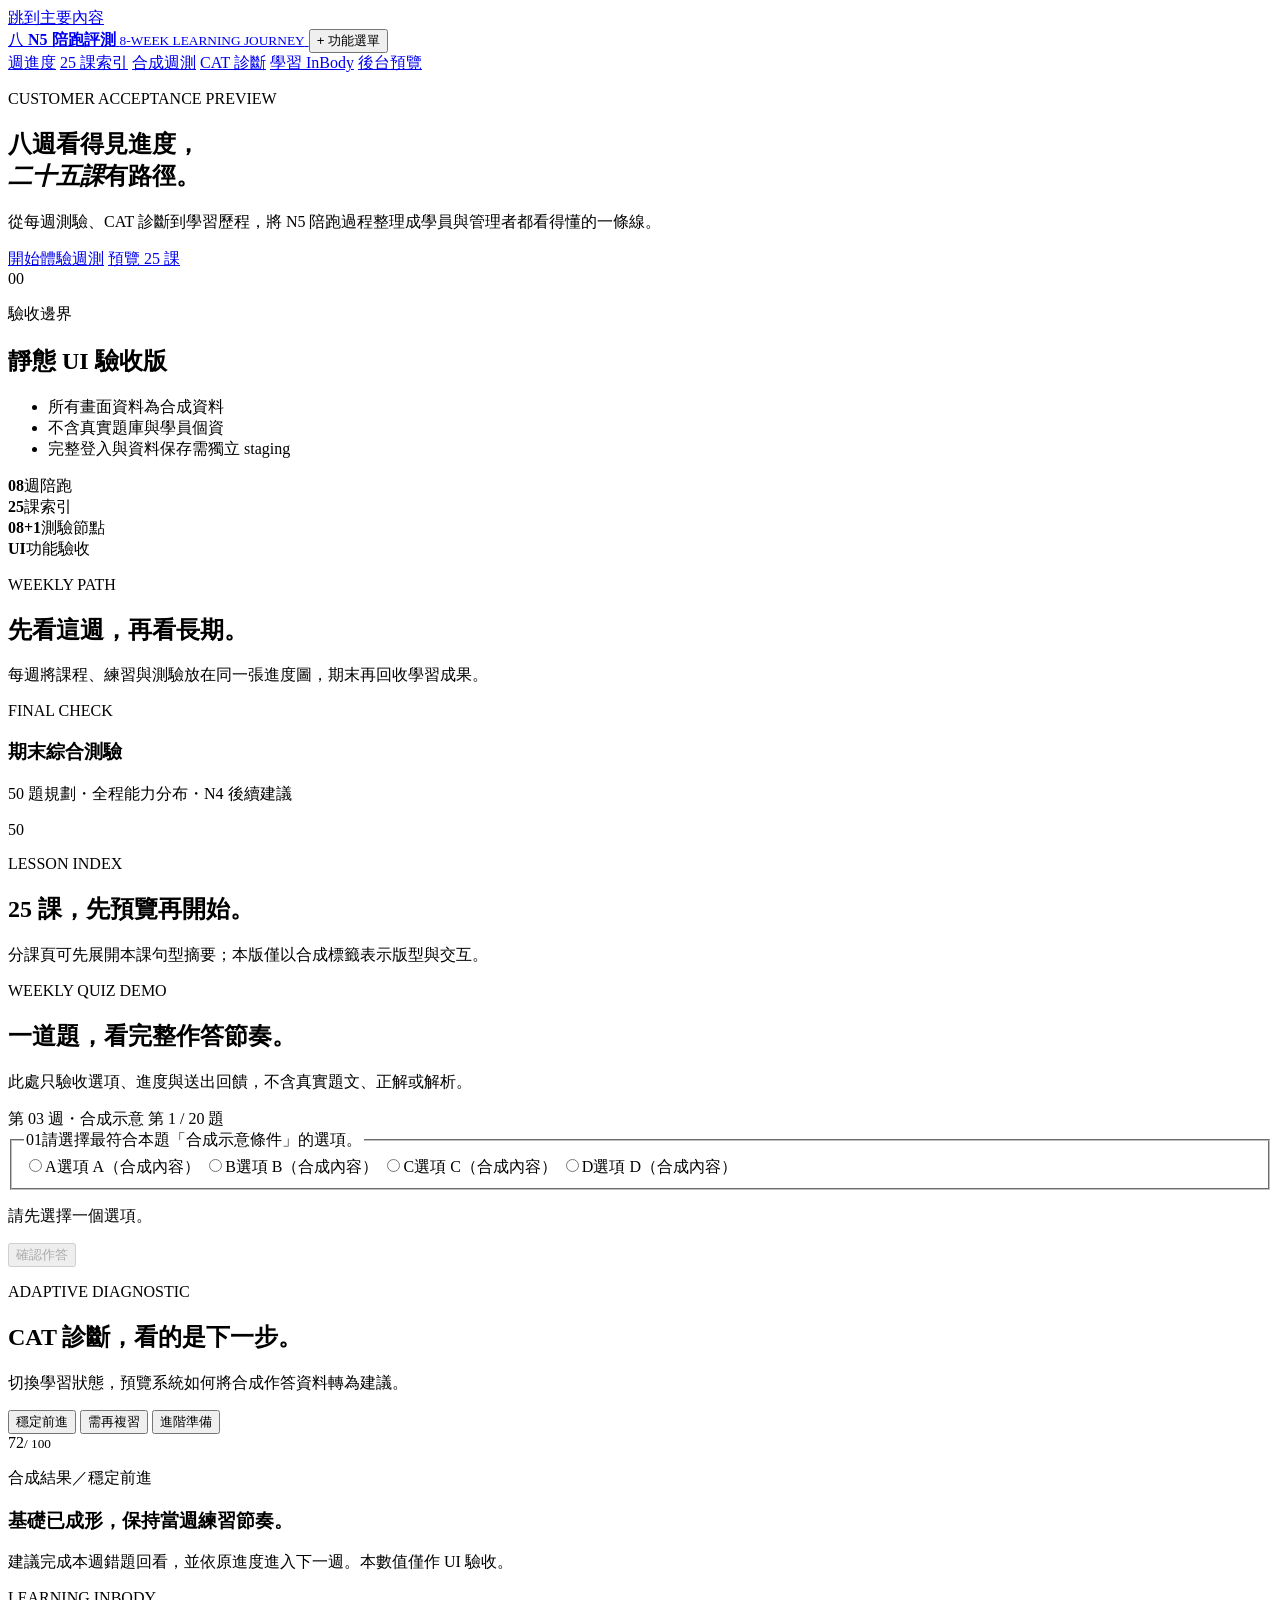
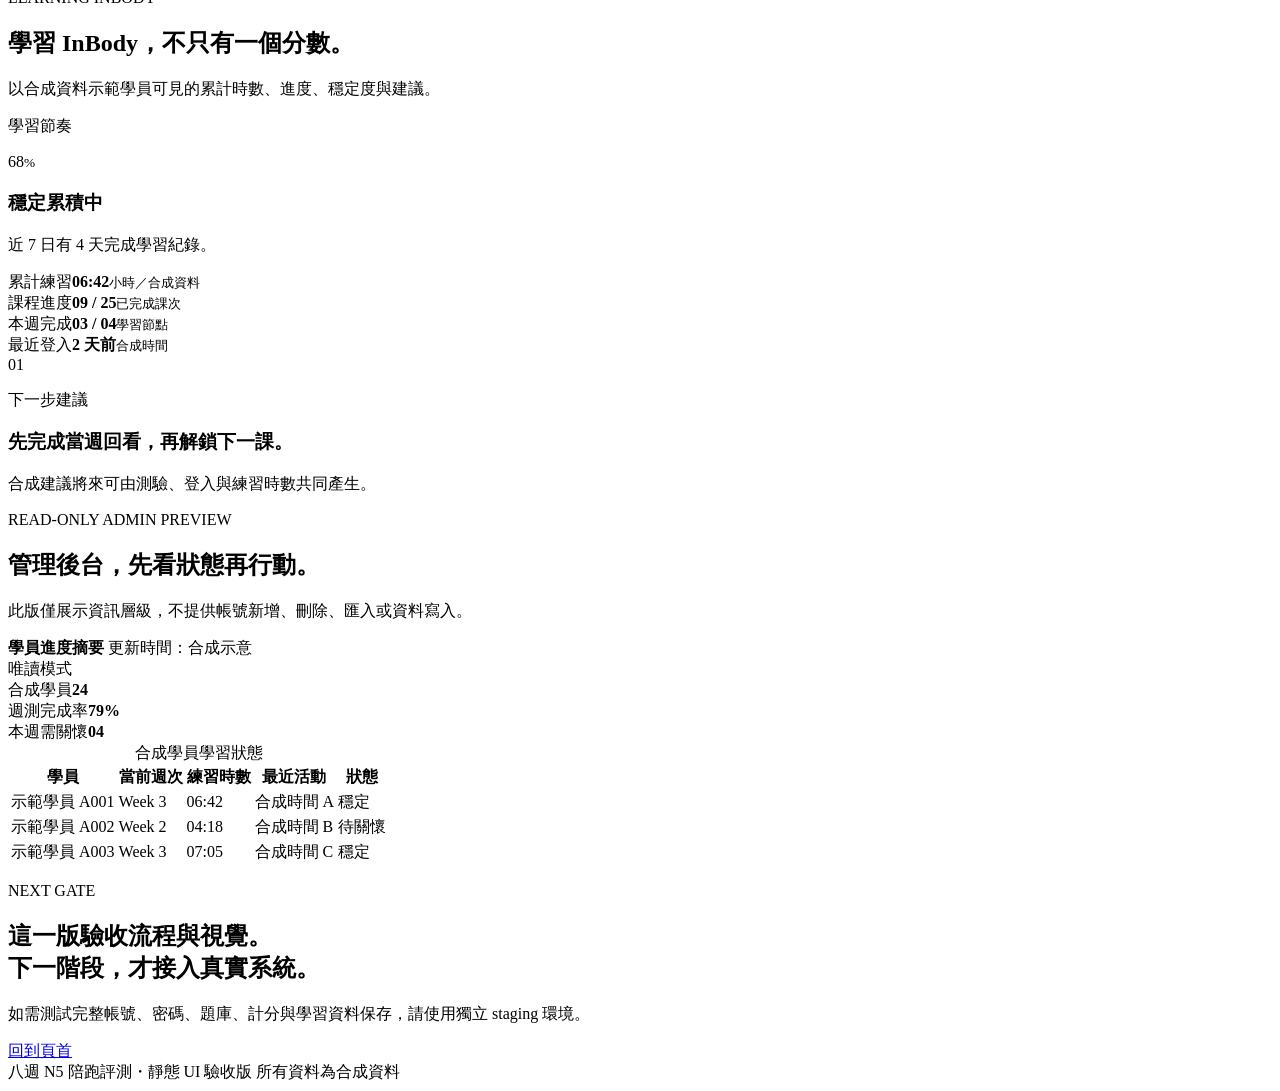
==== index.html @ 46c11e12 "feat: add static client acceptance preview" ====
<!doctype html>
<html lang="zh-Hant">
  <head>
    <meta charset="utf-8" />
    <meta name="viewport" content="width=device-width, initial-scale=1" />
    <meta name="description" content="八週 N5 陪跑評測平台靜態 UI 驗收版。所有畫面與資料皆為合成示意。" />
    <title>八週 N5 陪跑｜靜態 UI 驗收版</title>
    <link rel="icon" href="data:image/svg+xml,%3Csvg xmlns='http://www.w3.org/2000/svg' viewBox='0 0 64 64'%3E%3Crect width='64' height='64' rx='8' fill='%23bf4b36'/%3E%3Ctext x='32' y='43' text-anchor='middle' font-size='38' fill='white'%3E八%3C/text%3E%3C/svg%3E" />
    <link rel="stylesheet" href="./styles.css" />
    <script src="./app.js" defer></script>
  </head>
  <body>
    <a class="skip-link" href="#main">跳到主要內容</a>

    <header class="topbar">
      <a class="wordmark" href="#overview" aria-label="八週 N5 陪跑首頁">
        <span class="wordmark-mark" aria-hidden="true">八</span>
        <span>
          <strong>N5 陪跑評測</strong>
          <small>8-WEEK LEARNING JOURNEY</small>
        </span>
      </a>
      <button class="menu-toggle" type="button" aria-expanded="false" aria-controls="primary-nav">
        <span aria-hidden="true">+</span> 功能選單
      </button>
      <nav id="primary-nav" class="primary-nav" aria-label="主要功能">
        <a href="#overview" data-route="overview">週進度</a>
        <a href="#lessons" data-route="lessons">25 課索引</a>
        <a href="#weekly" data-route="weekly">合成週測</a>
        <a href="#cat" data-route="cat">CAT 診斷</a>
        <a href="#inbody" data-route="inbody">學習 InBody</a>
        <a href="#admin" data-route="admin">後台預覽</a>
      </nav>
    </header>

    <main id="main">
      <section id="overview" class="hero page-section" aria-labelledby="hero-title">
        <div class="hero-copy">
          <p class="eyebrow">CUSTOMER ACCEPTANCE PREVIEW</p>
          <h1 id="hero-title">八週看得見進度，<br /><em>二十五課</em>有路徑。</h1>
          <p class="hero-lead">從每週測驗、CAT 診斷到學習歷程，將 N5 陪跑過程整理成學員與管理者都看得懂的一條線。</p>
          <div class="hero-actions">
            <a class="button button-primary" href="#weekly">開始體驗週測</a>
            <a class="button button-quiet" href="#lessons">預覽 25 課</a>
          </div>
        </div>
        <aside class="notice-card" aria-label="版本重要說明">
          <span class="notice-number">00</span>
          <p class="kicker">驗收邊界</p>
          <h2>靜態 UI 驗收版</h2>
          <ul class="notice-list">
            <li>所有畫面資料為合成資料</li>
            <li>不含真實題庫與學員個資</li>
            <li>完整登入與資料保存需獨立 staging</li>
          </ul>
        </aside>
      </section>

      <section class="status-strip" aria-label="進度摘要">
        <div><strong>08</strong><span>週陪跑</span></div>
        <div><strong>25</strong><span>課索引</span></div>
        <div><strong>08+1</strong><span>測驗節點</span></div>
        <div><strong>UI</strong><span>功能驗收</span></div>
      </section>

      <section class="page-section section-pad" aria-labelledby="journey-title">
        <div class="section-heading">
          <div>
            <p class="eyebrow">WEEKLY PATH</p>
            <h2 id="journey-title">先看這週，再看長期。</h2>
          </div>
          <p>每週將課程、練習與測驗放在同一張進度圖，期末再回收學習成果。</p>
        </div>
        <div id="week-grid" class="week-grid" aria-label="八週學習進度"></div>
        <article class="final-card">
          <div>
            <p class="kicker">FINAL CHECK</p>
            <h3>期末綜合測驗</h3>
            <p>50 題規劃・全程能力分布・N4 後續建議</p>
          </div>
          <span class="final-mark" aria-hidden="true">50</span>
        </article>
      </section>

      <section id="lessons" class="page-section section-pad section-tint" aria-labelledby="lessons-title">
        <div class="section-heading">
          <div>
            <p class="eyebrow">LESSON INDEX</p>
            <h2 id="lessons-title">25 課，先預覽再開始。</h2>
          </div>
          <p>分課頁可先展開本課句型摘要；本版僅以合成標籤表示版型與交互。</p>
        </div>
        <div id="lesson-grid" class="lesson-grid"></div>
      </section>

      <section id="weekly" class="page-section section-pad" aria-labelledby="weekly-title">
        <div class="section-heading">
          <div>
            <p class="eyebrow">WEEKLY QUIZ DEMO</p>
            <h2 id="weekly-title">一道題，看完整作答節奏。</h2>
          </div>
          <p>此處只驗收選項、進度與送出回饋，不含真實題文、正解或解析。</p>
        </div>
        <div class="quiz-shell">
          <div class="quiz-meta">
            <span>第 03 週・合成示意</span>
            <span>第 1 / 20 題</span>
          </div>
          <div class="progress-track" aria-label="模擬測驗進度 5%"><span style="width: 5%"></span></div>
          <fieldset class="quiz-question">
            <legend><span>01</span>請選擇最符合本題「合成示意條件」的選項。</legend>
            <label><input type="radio" name="demo-answer" value="A" /><span>A</span>選項 A（合成內容）</label>
            <label><input type="radio" name="demo-answer" value="B" /><span>B</span>選項 B（合成內容）</label>
            <label><input type="radio" name="demo-answer" value="C" /><span>C</span>選項 C（合成內容）</label>
            <label><input type="radio" name="demo-answer" value="D" /><span>D</span>選項 D（合成內容）</label>
          </fieldset>
          <div class="quiz-footer">
            <p id="quiz-feedback" role="status">請先選擇一個選項。</p>
            <button id="quiz-submit" class="button button-primary" type="button" disabled>確認作答</button>
          </div>
        </div>
      </section>

      <section id="cat" class="page-section section-pad section-dark" aria-labelledby="cat-title">
        <div class="section-heading inverse">
          <div>
            <p class="eyebrow">ADAPTIVE DIAGNOSTIC</p>
            <h2 id="cat-title">CAT 診斷，看的是下一步。</h2>
          </div>
          <p>切換學習狀態，預覽系統如何將合成作答資料轉為建議。</p>
        </div>
        <div class="cat-layout">
          <div class="cat-controls" role="group" aria-label="CAT 合成狀態切換">
            <button type="button" class="cat-switch is-active" data-profile="steady" aria-pressed="true">穩定前進</button>
            <button type="button" class="cat-switch" data-profile="review" aria-pressed="false">需再複習</button>
            <button type="button" class="cat-switch" data-profile="ready" aria-pressed="false">進階準備</button>
          </div>
          <article class="cat-result" aria-live="polite">
            <div class="cat-score">
              <span id="cat-score">72</span><small>/ 100</small>
            </div>
            <div>
              <p class="kicker" id="cat-label">合成結果／穩定前進</p>
              <h3 id="cat-headline">基礎已成形，保持當週練習節奏。</h3>
              <p id="cat-copy">建議完成本週錯題回看，並依原進度進入下一週。本數值僅作 UI 驗收。</p>
            </div>
          </article>
        </div>
      </section>

      <section id="inbody" class="page-section section-pad" aria-labelledby="inbody-title">
        <div class="section-heading">
          <div>
            <p class="eyebrow">LEARNING INBODY</p>
            <h2 id="inbody-title">學習 InBody，不只有一個分數。</h2>
          </div>
          <p>以合成資料示範學員可見的累計時數、進度、穩定度與建議。</p>
        </div>
        <div class="inbody-grid">
          <article class="inbody-primary">
            <p class="kicker">學習節奏</p>
            <div class="ring" style="--value: 68"><span>68<small>%</small></span></div>
            <h3>穩定累積中</h3>
            <p>近 7 日有 4 天完成學習紀錄。</p>
          </article>
          <div class="metric-list">
            <article><span>累計練習</span><strong>06:42</strong><small>小時／合成資料</small></article>
            <article><span>課程進度</span><strong>09 / 25</strong><small>已完成課次</small></article>
            <article><span>本週完成</span><strong>03 / 04</strong><small>學習節點</small></article>
            <article><span>最近登入</span><strong>2 天前</strong><small>合成時間</small></article>
          </div>
          <article class="coach-note">
            <span class="note-index">01</span>
            <p class="kicker">下一步建議</p>
            <h3>先完成當週回看，再解鎖下一課。</h3>
            <p>合成建議將來可由測驗、登入與練習時數共同產生。</p>
          </article>
        </div>
      </section>

      <section id="admin" class="page-section section-pad section-tint" aria-labelledby="admin-title">
        <div class="section-heading">
          <div>
            <p class="eyebrow">READ-ONLY ADMIN PREVIEW</p>
            <h2 id="admin-title">管理後台，先看狀態再行動。</h2>
          </div>
          <p>此版僅展示資訊層級，不提供帳號新增、刪除、匯入或資料寫入。</p>
        </div>
        <div class="admin-shell" aria-label="管理後台合成資料預覽">
          <div class="admin-toolbar">
            <div>
              <strong>學員進度摘要</strong>
              <span>更新時間：合成示意</span>
            </div>
            <span class="readonly-chip">唯讀模式</span>
          </div>
          <div class="admin-stats">
            <article><span>合成學員</span><strong>24</strong></article>
            <article><span>週測完成率</span><strong>79%</strong></article>
            <article><span>本週需關懷</span><strong>04</strong></article>
          </div>
          <div class="table-wrap">
            <table>
              <caption class="sr-only">合成學員學習狀態</caption>
              <thead><tr><th scope="col">學員</th><th scope="col">當前週次</th><th scope="col">練習時數</th><th scope="col">最近活動</th><th scope="col">狀態</th></tr></thead>
              <tbody>
                <tr><td>示範學員 A001</td><td>Week 3</td><td>06:42</td><td>合成時間 A</td><td><span class="status good">穩定</span></td></tr>
                <tr><td>示範學員 A002</td><td>Week 2</td><td>04:18</td><td>合成時間 B</td><td><span class="status watch">待關懷</span></td></tr>
                <tr><td>示範學員 A003</td><td>Week 3</td><td>07:05</td><td>合成時間 C</td><td><span class="status good">穩定</span></td></tr>
              </tbody>
            </table>
          </div>
        </div>
      </section>

      <section class="closing page-section" aria-labelledby="closing-title">
        <p class="eyebrow">NEXT GATE</p>
        <h2 id="closing-title">這一版驗收流程與視覺。<br />下一階段，才接入真實系統。</h2>
        <p>如需測試完整帳號、密碼、題庫、計分與學習資料保存，請使用獨立 staging 環境。</p>
        <a class="button button-primary" href="#overview">回到頁首</a>
      </section>
    </main>

    <footer>
      <span>八週 N5 陪跑評測・靜態 UI 驗收版</span>
      <span>所有資料為合成資料</span>
    </footer>
  </body>
</html>
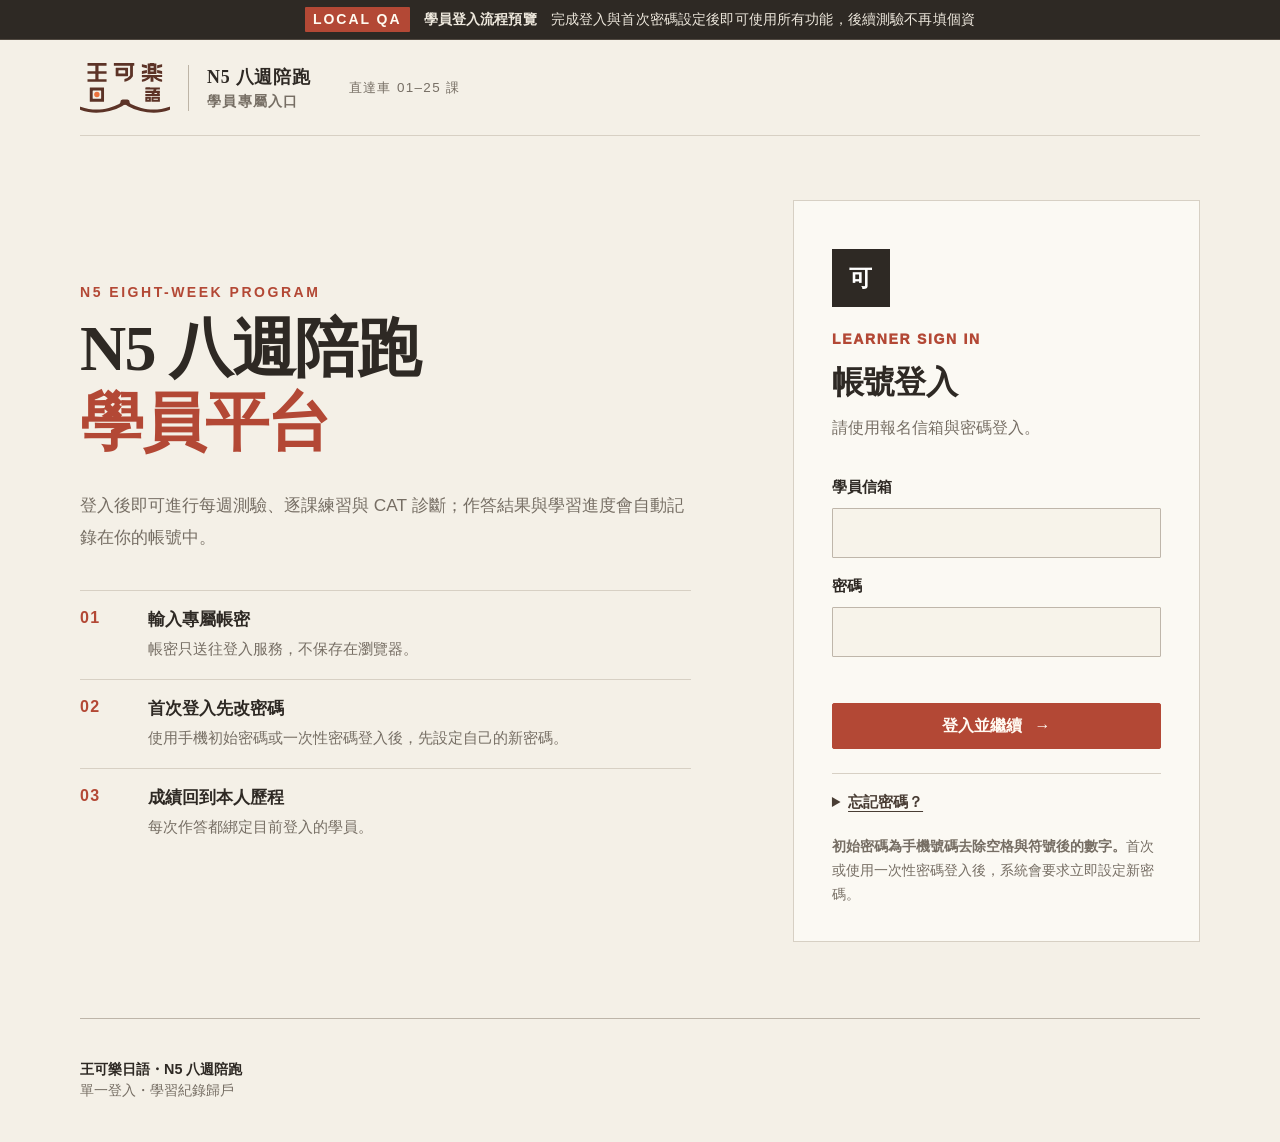
==== commit 2cec5445: "feat: mirror the local N5 learner platform" ====
--- a/index.html
+++ b/index.html
@@ -1,229 +1,159 @@
 <!doctype html>
 <html lang="zh-Hant">
-  <head>
-    <meta charset="utf-8" />
-    <meta name="viewport" content="width=device-width, initial-scale=1" />
-    <meta name="description" content="八週 N5 陪跑評測平台靜態 UI 驗收版。所有畫面與資料皆為合成示意。" />
-    <title>八週 N5 陪跑｜靜態 UI 驗收版</title>
-    <link rel="icon" href="data:image/svg+xml,%3Csvg xmlns='http://www.w3.org/2000/svg' viewBox='0 0 64 64'%3E%3Crect width='64' height='64' rx='8' fill='%23bf4b36'/%3E%3Ctext x='32' y='43' text-anchor='middle' font-size='38' fill='white'%3E八%3C/text%3E%3C/svg%3E" />
-    <link rel="stylesheet" href="./styles.css" />
-    <script src="./app.js" defer></script>
-  </head>
-  <body>
-    <a class="skip-link" href="#main">跳到主要內容</a>
+<head>
+  <meta charset="utf-8">
+  <meta name="viewport" content="width=device-width, initial-scale=1">
+  <meta name="description" content="八週陪跑 N5 評測平台：每週 20 題、直達車第 1～25 課、CAT 精熟度診斷與期末測驗。">
+  <meta name="robots" content="noindex,nofollow,noarchive">
+  <meta name="theme-color" content="#f3eee4">
+  <title>王可樂日語・八週陪跑 N5｜建置預覽</title>
+  <link rel="icon" href="./assets/brand/wangkele-logo.svg" type="image/svg+xml">
+  <link rel="stylesheet" href="./assets/styles.css?v=20261024-10">
+  <link rel="stylesheet" href="./assets/japanese-minimal.css?v=20261024-10">
+</head>
+<body data-page="home">
+  <a class="skip-link" href="#main">跳到主要內容</a>
+  <div class="preview-ribbon" role="status">
+    <span>LOCAL QA</span>
+    <p><strong>安全建置預覽</strong>　25 課逐課測驗・本機 CAT・不蒐集個資・未部署</p>
+  </div>
 
-    <header class="topbar">
-      <a class="wordmark" href="#overview" aria-label="八週 N5 陪跑首頁">
-        <span class="wordmark-mark" aria-hidden="true">八</span>
-        <span>
-          <strong>N5 陪跑評測</strong>
-          <small>8-WEEK LEARNING JOURNEY</small>
-        </span>
-      </a>
-      <button class="menu-toggle" type="button" aria-expanded="false" aria-controls="primary-nav">
-        <span aria-hidden="true">+</span> 功能選單
-      </button>
-      <nav id="primary-nav" class="primary-nav" aria-label="主要功能">
-        <a href="#overview" data-route="overview">週進度</a>
-        <a href="#lessons" data-route="lessons">25 課索引</a>
-        <a href="#weekly" data-route="weekly">合成週測</a>
-        <a href="#cat" data-route="cat">CAT 診斷</a>
-        <a href="#inbody" data-route="inbody">學習 InBody</a>
-        <a href="#admin" data-route="admin">後台預覽</a>
-      </nav>
-    </header>
+  <header class="site-header">
+    <a class="wordmark" href="./" aria-label="王可樂日語八週陪跑 N5 首頁">
+      <img class="wordmark-logo" src="./assets/brand/wangkele-logo.svg" width="180" height="100" alt="王可樂日語">
+      <span class="program-lockup"><b>N5 八週陪跑</b><small>直達車 01–25 課</small></span>
+    </a>
 
-    <main id="main">
-      <section id="overview" class="hero page-section" aria-labelledby="hero-title">
-        <div class="hero-copy">
-          <p class="eyebrow">CUSTOMER ACCEPTANCE PREVIEW</p>
-          <h1 id="hero-title">八週看得見進度，<br /><em>二十五課</em>有路徑。</h1>
-          <p class="hero-lead">從每週測驗、CAT 診斷到學習歷程，將 N5 陪跑過程整理成學員與管理者都看得懂的一條線。</p>
-          <div class="hero-actions">
-            <a class="button button-primary" href="#weekly">開始體驗週測</a>
-            <a class="button button-quiet" href="#lessons">預覽 25 課</a>
+    <nav id="primaryNav" class="primary-nav" aria-label="主要選單">
+      <details class="nav-disclosure nav-weeks">
+        <summary>每週測驗 <span aria-hidden="true">⌄</span></summary>
+        <div class="nav-popover nav-week-popover">
+          <a class="nav-overview-link" href="#weekly-tests"><b>八週測驗總覽</b><small>每週 20 題・期末 50 題</small></a>
+          <div class="nav-week-list" aria-label="週次測驗快速連結">
+            <a href="./assessment/?id=n5w8_week_01"><b>W01</b><span>L1–L3</span><small>可預覽</small></a>
+            <a href="./assessment/?id=n5w8_week_02"><b>W02</b><span>L4–L6</span><small>規劃中</small></a>
+            <a href="./assessment/?id=n5w8_week_03"><b>W03</b><span>L7–L9</span><small>規劃中</small></a>
+            <a href="./assessment/?id=n5w8_week_04"><b>W04</b><span>L10–L12</span><small>規劃中</small></a>
+            <a href="./assessment/?id=n5w8_week_05"><b>W05</b><span>L13–L15</span><small>規劃中</small></a>
+            <a href="./assessment/?id=n5w8_week_06"><b>W06</b><span>L16–L18</span><small>規劃中</small></a>
+            <a href="./assessment/?id=n5w8_week_07"><b>W07</b><span>L19–L21</span><small>規劃中</small></a>
+            <a href="./assessment/?id=n5w8_week_08"><b>W08</b><span>L22–L25</span><small>規劃中</small></a>
+            <a class="nav-final-link" href="./assessment/?id=n5w8_final"><b>FINAL</b><span>L1–L25</span><small>規劃中</small></a>
           </div>
         </div>
-        <aside class="notice-card" aria-label="版本重要說明">
-          <span class="notice-number">00</span>
-          <p class="kicker">驗收邊界</p>
-          <h2>靜態 UI 驗收版</h2>
-          <ul class="notice-list">
-            <li>所有畫面資料為合成資料</li>
-            <li>不含真實題庫與學員個資</li>
-            <li>完整登入與資料保存需獨立 staging</li>
-          </ul>
-        </aside>
-      </section>
+      </details>
+      <a href="./lessons/">逐課練習</a>
+      <a href="./diagnostic/">CAT 診斷</a>
+      <a href="./learner/">學習 InBody</a>
+    </nav>
 
-      <section class="status-strip" aria-label="進度摘要">
-        <div><strong>08</strong><span>週陪跑</span></div>
-        <div><strong>25</strong><span>課索引</span></div>
-        <div><strong>08+1</strong><span>測驗節點</span></div>
-        <div><strong>UI</strong><span>功能驗收</span></div>
-      </section>
+    <div class="header-meta">
+      <span class="header-date">預計 12/1 開始・年份待確認</span>
+      <div class="learner-session-control" aria-label="學員登入狀態">
+        <span>已登入・<b data-learner-name>學員</b></span>
+        <button type="button" data-auth-logout>登出</button>
+      </div>
+      <button class="menu-toggle" type="button" aria-expanded="false" aria-controls="primaryNav">
+        <span>選單</span><i aria-hidden="true"></i>
+      </button>
+    </div>
+  </header>
 
-      <section class="page-section section-pad" aria-labelledby="journey-title">
-        <div class="section-heading">
-          <div>
-            <p class="eyebrow">WEEKLY PATH</p>
-            <h2 id="journey-title">先看這週，再看長期。</h2>
-          </div>
-          <p>每週將課程、練習與測驗放在同一張進度圖，期末再回收學習成果。</p>
+  <main id="main">
+    <section class="hero shell" aria-labelledby="homeTitle">
+      <div class="hero-copy">
+        <p class="eyebrow">N5 八週陪跑・每週測驗・LESSON 01–25</p>
+        <h1 id="homeTitle">先做本週 20 題，<br><span>確認這週真的學會了</span>。</h1>
+        <p class="hero-lead">每週用 20 題確認當週進度；第 2 週起加入 4～5 題螺旋複習，八週後再用 50 題期末測驗整合第 1～25 課。</p>
+        <div class="hero-actions">
+          <a class="button primary" href="./assessment/?id=n5w8_week_01">預覽第 1 週測驗 <span aria-hidden="true">→</span></a>
+          <a class="button ghost" href="#weekly-tests">選擇其他週次</a>
         </div>
-        <div id="week-grid" class="week-grid" aria-label="八週學習進度"></div>
-        <article class="final-card">
-          <div>
-            <p class="kicker">FINAL CHECK</p>
-            <h3>期末綜合測驗</h3>
-            <p>50 題規劃・全程能力分布・N4 後續建議</p>
-          </div>
-          <span class="final-mark" aria-hidden="true">50</span>
-        </article>
-      </section>
+        <p class="micro-copy">目前第 1 週提供流程預覽；第 2～8 週與期末測驗仍標示為規劃中。</p>
+      </div>
 
-      <section id="lessons" class="page-section section-pad section-tint" aria-labelledby="lessons-title">
-        <div class="section-heading">
-          <div>
-            <p class="eyebrow">LESSON INDEX</p>
-            <h2 id="lessons-title">25 課，先預覽再開始。</h2>
-          </div>
-          <p>分課頁可先展開本課句型摘要；本版僅以合成標籤表示版型與交互。</p>
-        </div>
-        <div id="lesson-grid" class="lesson-grid"></div>
-      </section>
+      <div class="hero-visual" aria-label="王可樂日語初級 N5 課程與八週週測摘要">
+        <figure class="n5-visual-card">
+          <img src="./assets/brand/n5-course-visual.jpg" width="1800" height="1440" alt="王可樂日語初級 N5 課程主視覺，涵蓋第 1 至 25 課">
+          <figcaption>
+            <span>8 WEEK RUNNER</span>
+            <b>每週 20 題・期末 50 題</b>
+          </figcaption>
+        </figure>
+        <div class="floating-note note-a"><b>20</b><span>每週題數</span></div>
+        <div class="floating-note note-b"><b>8</b><span>週測進度</span></div>
+      </div>
+    </section>
 
-      <section id="weekly" class="page-section section-pad" aria-labelledby="weekly-title">
-        <div class="section-heading">
-          <div>
-            <p class="eyebrow">WEEKLY QUIZ DEMO</p>
-            <h2 id="weekly-title">一道題，看完整作答節奏。</h2>
-          </div>
-          <p>此處只驗收選項、進度與送出回饋，不含真實題文、正解或解析。</p>
-        </div>
-        <div class="quiz-shell">
-          <div class="quiz-meta">
-            <span>第 03 週・合成示意</span>
-            <span>第 1 / 20 題</span>
-          </div>
-          <div class="progress-track" aria-label="模擬測驗進度 5%"><span style="width: 5%"></span></div>
-          <fieldset class="quiz-question">
-            <legend><span>01</span>請選擇最符合本題「合成示意條件」的選項。</legend>
-            <label><input type="radio" name="demo-answer" value="A" /><span>A</span>選項 A（合成內容）</label>
-            <label><input type="radio" name="demo-answer" value="B" /><span>B</span>選項 B（合成內容）</label>
-            <label><input type="radio" name="demo-answer" value="C" /><span>C</span>選項 C（合成內容）</label>
-            <label><input type="radio" name="demo-answer" value="D" /><span>D</span>選項 D（合成內容）</label>
-          </fieldset>
-          <div class="quiz-footer">
-            <p id="quiz-feedback" role="status">請先選擇一個選項。</p>
-            <button id="quiz-submit" class="button button-primary" type="button" disabled>確認作答</button>
-          </div>
-        </div>
-      </section>
+    <section id="weekly-tests" class="roadmap weekly-focus shell" aria-labelledby="weeklyTitle">
+      <div class="section-heading">
+        <div><p class="eyebrow">WEEKLY ASSESSMENTS</p><h2 id="weeklyTitle">選擇這一週的測驗</h2></div>
+        <p>每週 20 題，以當週內容為主；第二週起加入 4～5 題螺旋複習。卡片會清楚標示目前可預覽或仍在規劃。</p>
+      </div>
+      <div id="assessmentGrid" class="assessment-roadmap" aria-live="polite" aria-busy="true">
+        <p class="loading-state">正在載入八週安排…</p>
+      </div>
+    </section>
 
-      <section id="cat" class="page-section section-pad section-dark" aria-labelledby="cat-title">
-        <div class="section-heading inverse">
-          <div>
-            <p class="eyebrow">ADAPTIVE DIAGNOSTIC</p>
-            <h2 id="cat-title">CAT 診斷，看的是下一步。</h2>
-          </div>
-          <p>切換學習狀態，預覽系統如何將合成作答資料轉為建議。</p>
-        </div>
-        <div class="cat-layout">
-          <div class="cat-controls" role="group" aria-label="CAT 合成狀態切換">
-            <button type="button" class="cat-switch is-active" data-profile="steady" aria-pressed="true">穩定前進</button>
-            <button type="button" class="cat-switch" data-profile="review" aria-pressed="false">需再複習</button>
-            <button type="button" class="cat-switch" data-profile="ready" aria-pressed="false">進階準備</button>
-          </div>
-          <article class="cat-result" aria-live="polite">
-            <div class="cat-score">
-              <span id="cat-score">72</span><small>/ 100</small>
-            </div>
-            <div>
-              <p class="kicker" id="cat-label">合成結果／穩定前進</p>
-              <h3 id="cat-headline">基礎已成形，保持當週練習節奏。</h3>
-              <p id="cat-copy">建議完成本週錯題回看，並依原進度進入下一週。本數值僅作 UI 驗收。</p>
-            </div>
-          </article>
-        </div>
-      </section>
+    <section class="metrics shell" aria-label="八週測驗摘要">
+      <article><b>8</b><span>每週測驗</span><small>依序涵蓋 L1–L25</small></article>
+      <article><b>20</b><span>每週題數</span><small>當週內容＋螺旋複習</small></article>
+      <article><b>50</b><span>期末測驗</span><small>八週內容綜合規劃</small></article>
+      <article><b>25</b><span>涵蓋課次</span><small>直達車 L1–L25</small></article>
+    </section>
 
-      <section id="inbody" class="page-section section-pad" aria-labelledby="inbody-title">
-        <div class="section-heading">
-          <div>
-            <p class="eyebrow">LEARNING INBODY</p>
-            <h2 id="inbody-title">學習 InBody，不只有一個分數。</h2>
-          </div>
-          <p>以合成資料示範學員可見的累計時數、進度、穩定度與建議。</p>
-        </div>
-        <div class="inbody-grid">
-          <article class="inbody-primary">
-            <p class="kicker">學習節奏</p>
-            <div class="ring" style="--value: 68"><span>68<small>%</small></span></div>
-            <h3>穩定累積中</h3>
-            <p>近 7 日有 4 天完成學習紀錄。</p>
-          </article>
-          <div class="metric-list">
-            <article><span>累計練習</span><strong>06:42</strong><small>小時／合成資料</small></article>
-            <article><span>課程進度</span><strong>09 / 25</strong><small>已完成課次</small></article>
-            <article><span>本週完成</span><strong>03 / 04</strong><small>學習節點</small></article>
-            <article><span>最近登入</span><strong>2 天前</strong><small>合成時間</small></article>
-          </div>
-          <article class="coach-note">
-            <span class="note-index">01</span>
-            <p class="kicker">下一步建議</p>
-            <h3>先完成當週回看，再解鎖下一課。</h3>
-            <p>合成建議將來可由測驗、登入與練習時數共同產生。</p>
-          </article>
-        </div>
-      </section>
+    <section id="lesson-practice" class="lesson-promo shell" aria-labelledby="lessonPromoTitle">
+      <div class="lesson-promo-copy">
+        <p class="eyebrow">LESSON 01–25・逐課測驗</p>
+        <h2 id="lessonPromoTitle">週測卡住時，回到那一課補強</h2>
+        <p>每個句型各安排知識、理解、應用三種題目；依課次共有 6～18 題。作答完成才顯示結果，試行題與 CAT 正式診斷證據分開計算。</p>
+        <a class="button primary" href="./lessons/">查看全部 25 課 <span aria-hidden="true">→</span></a>
+      </div>
+      <div class="lesson-promo-numbers" aria-label="逐課測驗摘要">
+        <article><b>25</b><span>課完整建檔</span></article>
+        <article><b>291</b><span>逐課練習題</span></article>
+        <article><b>6–18</b><span>每課題數</span></article>
+      </div>
+    </section>
 
-      <section id="admin" class="page-section section-pad section-tint" aria-labelledby="admin-title">
-        <div class="section-heading">
-          <div>
-            <p class="eyebrow">READ-ONLY ADMIN PREVIEW</p>
-            <h2 id="admin-title">管理後台，先看狀態再行動。</h2>
-          </div>
-          <p>此版僅展示資訊層級，不提供帳號新增、刪除、匯入或資料寫入。</p>
-        </div>
-        <div class="admin-shell" aria-label="管理後台合成資料預覽">
-          <div class="admin-toolbar">
-            <div>
-              <strong>學員進度摘要</strong>
-              <span>更新時間：合成示意</span>
-            </div>
-            <span class="readonly-chip">唯讀模式</span>
-          </div>
-          <div class="admin-stats">
-            <article><span>合成學員</span><strong>24</strong></article>
-            <article><span>週測完成率</span><strong>79%</strong></article>
-            <article><span>本週需關懷</span><strong>04</strong></article>
-          </div>
-          <div class="table-wrap">
-            <table>
-              <caption class="sr-only">合成學員學習狀態</caption>
-              <thead><tr><th scope="col">學員</th><th scope="col">當前週次</th><th scope="col">練習時數</th><th scope="col">最近活動</th><th scope="col">狀態</th></tr></thead>
-              <tbody>
-                <tr><td>示範學員 A001</td><td>Week 3</td><td>06:42</td><td>合成時間 A</td><td><span class="status good">穩定</span></td></tr>
-                <tr><td>示範學員 A002</td><td>Week 2</td><td>04:18</td><td>合成時間 B</td><td><span class="status watch">待關懷</span></td></tr>
-                <tr><td>示範學員 A003</td><td>Week 3</td><td>07:05</td><td>合成時間 C</td><td><span class="status good">穩定</span></td></tr>
-              </tbody>
-            </table>
-          </div>
-        </div>
-      </section>
+    <section id="cat-diagnostic" class="cat-promo shell" aria-labelledby="catPromoTitle">
+      <div class="cat-promo-copy">
+        <p class="eyebrow light">N5 CAT DIAGNOSTIC</p>
+        <h2 id="catPromoTitle">完成幾週後，看看整體學習位置</h2>
+        <p>系統先從八個課程區段各抽取知識、理解與應用題，再針對證據不足或訊號不一致的地方補問。通常約 36 題，完成後會得到三層能力、課群表現與句型觀察。</p>
+        <a class="button cat-promo-button" href="./diagnostic/">進入 CAT 精熟度診斷 <span aria-hidden="true">→</span></a>
+        <p class="micro-copy">CAT 為規則式試行診斷，不提供 JLPT 合格預測或 N4 銜接判定。</p>
+      </div>
+      <div class="cat-promo-stats" aria-label="CAT 診斷規格">
+        <article><span>涵蓋範圍</span><b>25 課</b><small>直達車 L1–L25</small></article>
+        <article><span>一般作答量</span><b>約 36</b><small>最少 32・最多 40</small></article>
+        <article><span>診斷面向</span><b>8 × 3</b><small>課群 × 能力層</small></article>
+      </div>
+    </section>
 
-      <section class="closing page-section" aria-labelledby="closing-title">
-        <p class="eyebrow">NEXT GATE</p>
-        <h2 id="closing-title">這一版驗收流程與視覺。<br />下一階段，才接入真實系統。</h2>
-        <p>如需測試完整帳號、密碼、題庫、計分與學習資料保存，請使用獨立 staging 環境。</p>
-        <a class="button button-primary" href="#overview">回到頁首</a>
-      </section>
-    </main>
+    <section id="learning-inbody" class="learner-promo shell" aria-labelledby="learnerPromoTitle">
+      <div class="learner-promo-copy">
+        <p class="eyebrow light">LEARNING INBODY・LOCAL QA</p>
+        <h2 id="learnerPromoTitle">最後，把每次練習收進同一份歷程</h2>
+        <p>把逐課測驗、CAT 診斷、K／U／A、學習方式與教練聊天放在同一個人名下。現在先用清楚標示的合成學員驗收；正式版將讓每位學員以專屬帳號登入，只看自己的資料。</p>
+        <a class="button learner-promo-button" href="./learner/">開啟合成學員示範 <span aria-hidden="true">→</span></a>
+      </div>
+      <div class="learner-promo-grid" aria-label="學習 InBody 四個面向">
+        <article><span>01</span><b>狀態總覽</b><p>完成課次、正確率與下一步。</p></article>
+        <article><span>02</span><b>學習歷程</b><p>25 課地圖與最近活動。</p></article>
+        <article><span>03</span><b>學習方式</b><p>方法、時間、頻率與自評。</p></article>
+        <article><span>04</span><b>聊天紀錄</b><p>保留教練陪跑的上下文。</p></article>
+      </div>
+    </section>
 
-    <footer>
-      <span>八週 N5 陪跑評測・靜態 UI 驗收版</span>
-      <span>所有資料為合成資料</span>
-    </footer>
-  </body>
+  </main>
+
+  <footer class="site-footer shell">
+    <p><strong>王可樂日語・八週陪跑 N5</strong><span>官方品牌視覺 QA 版・本機預覽</span></p>
+    <p class="footer-links"><a href="#weekly-tests">每週測驗</a><a href="./lessons/">25 課逐課測驗</a><a href="./diagnostic/">N5 CAT 診斷</a><a href="./learner/">學習 InBody</a></p>
+  </footer>
+    <script src="assets/preview-api.js?v=20261024-1"></script>
+  <script type="module" src="./assets/auth-session.js?v=20261024-1"></script>
+  <script type="module" src="./assets/app.js"></script>
+</body>
 </html>
--- a/assets/styles.css
+++ b/assets/styles.css
@@ -0,0 +1,7035 @@
+:root {
+  color-scheme: light;
+  --ink: #34231d;
+  --muted: #786b65;
+  --paper: #faf6ee;
+  --surface: #fffdf9;
+  --navy: #4a261d;
+  --navy-deep: #321914;
+  --blue: #4079b6;
+  --sky: #e7f1f8;
+  --coral: #fd5229;
+  --coral-soft: #ffeeea;
+  --mint: #86c0e9;
+  --line: #e6ded8;
+  --warning: #9a5b00;
+  --danger: #ad2e24;
+  --shadow: 0 24px 70px rgba(74, 38, 29, 0.15);
+  --shadow-soft: 0 14px 40px rgba(74, 38, 29, 0.09);
+  --radius-xl: 32px;
+  --radius-lg: 22px;
+  --radius-md: 14px;
+  --shell: min(1180px, calc(100vw - 48px));
+  font-family: "Noto Sans TC", "Noto Sans JP", ui-sans-serif, system-ui, -apple-system, BlinkMacSystemFont, "Segoe UI", "PingFang TC", sans-serif;
+}
+
+* {
+  box-sizing: border-box;
+}
+
+html {
+  scroll-behavior: smooth;
+}
+
+body {
+  margin: 0;
+  color: var(--ink);
+  background:
+    radial-gradient(circle at 12% 8%, rgba(253, 82, 41, 0.09), transparent 28rem),
+    radial-gradient(circle at 92% 32%, rgba(255, 166, 0, 0.09), transparent 31rem),
+    linear-gradient(rgba(74, 38, 29, 0.025) 1px, transparent 1px),
+    linear-gradient(90deg, rgba(74, 38, 29, 0.025) 1px, transparent 1px),
+    var(--paper);
+  background-size: auto, auto, 48px 48px, 48px 48px, auto;
+  min-height: 100vh;
+}
+
+button,
+input {
+  font: inherit;
+}
+
+button,
+a {
+  -webkit-tap-highlight-color: transparent;
+}
+
+a {
+  color: inherit;
+}
+
+.hidden {
+  display: none !important;
+}
+
+.sr-only {
+  position: absolute;
+  width: 1px;
+  height: 1px;
+  padding: 0;
+  margin: -1px;
+  overflow: hidden;
+  clip: rect(0, 0, 0, 0);
+  white-space: nowrap;
+  border: 0;
+}
+
+.skip-link {
+  position: fixed;
+  top: 8px;
+  left: 8px;
+  z-index: 100;
+  padding: 10px 14px;
+  color: white;
+  background: var(--navy);
+  border-radius: 8px;
+  transform: translateY(-160%);
+}
+
+.skip-link:focus {
+  transform: translateY(0);
+}
+
+.shell {
+  width: var(--shell);
+  margin-inline: auto;
+}
+
+.preview-ribbon {
+  display: flex;
+  align-items: center;
+  justify-content: center;
+  gap: 14px;
+  min-height: 38px;
+  padding: 7px 20px;
+  color: #f9fbff;
+  background: var(--navy);
+  font-size: 0.82rem;
+  letter-spacing: 0.01em;
+}
+
+.preview-ribbon span {
+  padding: 3px 8px;
+  color: var(--navy);
+  background: #ffa600;
+  border-radius: 999px;
+  font-weight: 900;
+  letter-spacing: 0.08em;
+}
+
+.preview-ribbon p {
+  margin: 0;
+}
+
+.site-header {
+  display: flex;
+  align-items: center;
+  justify-content: space-between;
+  width: var(--shell);
+  min-height: 88px;
+  margin-inline: auto;
+}
+
+.wordmark {
+  display: inline-flex;
+  align-items: center;
+  gap: 16px;
+  color: var(--ink);
+  text-decoration: none;
+}
+
+.wordmark-logo {
+  width: 98px;
+  height: auto;
+  flex: 0 0 auto;
+}
+
+.program-lockup {
+  display: grid;
+  gap: 2px;
+  padding-left: 15px;
+  border-left: 1px solid #d9cbc3;
+}
+
+.wordmark b {
+  font-size: 1.06rem;
+}
+
+.wordmark small {
+  color: var(--muted);
+  font-size: 0.65rem;
+  font-weight: 800;
+  letter-spacing: 0.08em;
+}
+
+.header-date {
+  color: var(--muted);
+  font-size: 0.86rem;
+  font-weight: 700;
+}
+
+.text-link {
+  color: var(--navy);
+  font-size: 0.9rem;
+  font-weight: 800;
+  text-underline-offset: 4px;
+}
+
+.hero {
+  display: grid;
+  grid-template-columns: minmax(0, 1.12fr) minmax(360px, 0.88fr);
+  align-items: center;
+  gap: 54px;
+  min-height: 590px;
+  padding-block: 54px 72px;
+}
+
+.eyebrow {
+  margin: 0 0 12px;
+  color: var(--blue);
+  font-size: 0.76rem;
+  font-weight: 900;
+  letter-spacing: 0.15em;
+  text-transform: uppercase;
+}
+
+.eyebrow.light {
+  color: #acd2ff;
+}
+
+.eyebrow.danger {
+  color: var(--danger);
+}
+
+.hero h1 {
+  max-width: 700px;
+  margin: 0;
+  font-size: clamp(2.8rem, 5.6vw, 5.25rem);
+  line-height: 1.06;
+  letter-spacing: -0.05em;
+}
+
+.hero h1 span {
+  position: relative;
+  display: inline-block;
+  color: var(--coral);
+}
+
+.hero h1 span::after {
+  position: absolute;
+  right: 0;
+  bottom: -9px;
+  left: 0;
+  height: 8px;
+  background: linear-gradient(90deg, rgba(253, 82, 41, 0.08), rgba(253, 82, 41, 0.6), rgba(255, 166, 0, 0.18));
+  border-radius: 999px;
+  content: "";
+  transform: rotate(-1deg);
+}
+
+.hero-lead {
+  max-width: 650px;
+  margin: 32px 0 0;
+  color: var(--muted);
+  font-size: 1.08rem;
+  line-height: 1.9;
+}
+
+.hero-actions,
+.result-actions {
+  display: flex;
+  flex-wrap: wrap;
+  gap: 12px;
+  margin-top: 34px;
+}
+
+.button {
+  display: inline-flex;
+  min-height: 48px;
+  align-items: center;
+  justify-content: center;
+  gap: 12px;
+  padding: 12px 20px;
+  border: 1px solid transparent;
+  border-radius: 14px;
+  cursor: pointer;
+  font-weight: 850;
+  text-decoration: none;
+  transition: transform 160ms ease, box-shadow 160ms ease, border-color 160ms ease, background 160ms ease;
+}
+
+.button:hover {
+  transform: translateY(-2px);
+}
+
+.button:focus-visible,
+.week-link:focus-visible,
+.option:focus-within,
+input:focus-visible,
+.question-dot:focus-visible {
+  outline: 3px solid rgba(64, 121, 182, 0.35);
+  outline-offset: 3px;
+}
+
+.button.primary {
+  color: white;
+  background: var(--navy);
+  box-shadow: 0 12px 28px rgba(74, 38, 29, 0.2);
+}
+
+.button.primary:hover {
+  background: #603429;
+  box-shadow: 0 15px 34px rgba(74, 38, 29, 0.26);
+}
+
+.button.ghost {
+  color: var(--navy);
+  background: rgba(255, 255, 255, 0.7);
+  border-color: var(--line);
+}
+
+.button.full {
+  width: 100%;
+}
+
+.micro-copy {
+  margin: 18px 0 0;
+  color: #7b8797;
+  font-size: 0.8rem;
+}
+
+.hero-visual {
+  position: relative;
+  min-height: 0;
+  padding: 18px 16px 22px;
+}
+
+.hero-visual::before {
+  position: absolute;
+  inset: -18px 28px 16px -18px;
+  z-index: -1;
+  background: #ffa600;
+  border-radius: 38px 38px 12px 38px;
+  content: "";
+  opacity: 0.9;
+  transform: rotate(-2deg);
+}
+
+.n5-visual-card {
+  position: relative;
+  z-index: 1;
+  margin: 0;
+  overflow: hidden;
+  background: var(--surface);
+  border: 7px solid var(--surface);
+  border-radius: 30px 30px 30px 9px;
+  box-shadow: 0 30px 70px rgba(74, 38, 29, 0.22);
+  transform: rotate(1.2deg);
+}
+
+.n5-visual-card > img {
+  display: block;
+  width: 100%;
+  height: auto;
+  aspect-ratio: 5 / 4;
+  object-fit: cover;
+}
+
+.n5-visual-card figcaption {
+  display: flex;
+  align-items: center;
+  justify-content: space-between;
+  gap: 16px;
+  padding: 15px 18px 13px;
+  color: var(--navy);
+  background: var(--surface);
+}
+
+.n5-visual-card figcaption span {
+  color: var(--coral);
+  font-size: 0.66rem;
+  font-weight: 950;
+  letter-spacing: 0.12em;
+}
+
+.n5-visual-card figcaption b {
+  font-size: 0.85rem;
+}
+
+.orbit {
+  position: absolute;
+  border: 1px solid rgba(45, 108, 223, 0.18);
+  border-radius: 50%;
+}
+
+.orbit-one {
+  width: 410px;
+  height: 410px;
+}
+
+.orbit-two {
+  width: 305px;
+  height: 305px;
+  border-color: rgba(240, 100, 73, 0.18);
+}
+
+.level-card {
+  position: relative;
+  z-index: 2;
+  width: 282px;
+  padding: 31px;
+  color: white;
+  background:
+    linear-gradient(160deg, rgba(255,255,255,0.08), transparent 45%),
+    var(--navy-deep);
+  border: 1px solid rgba(255,255,255,0.13);
+  border-radius: var(--radius-xl);
+  box-shadow: 0 36px 80px rgba(16, 36, 63, 0.28);
+  transform: rotate(2deg);
+}
+
+.level-tag {
+  display: inline-flex;
+  padding: 5px 9px;
+  color: #ffdb84;
+  background: rgba(244, 198, 93, 0.12);
+  border: 1px solid rgba(244, 198, 93, 0.25);
+  border-radius: 999px;
+  font-size: 0.68rem;
+  font-weight: 900;
+  letter-spacing: 0.13em;
+}
+
+.level-card > strong {
+  display: block;
+  margin-top: 15px;
+  font-size: 5.6rem;
+  line-height: 0.95;
+  letter-spacing: -0.08em;
+}
+
+.level-card > p {
+  margin: 12px 0 24px;
+  color: #c7d7eb;
+}
+
+.level-meter {
+  height: 8px;
+  overflow: hidden;
+  background: rgba(255,255,255,0.12);
+  border-radius: 999px;
+}
+
+.level-meter i {
+  display: block;
+  width: 68%;
+  height: 100%;
+  background: linear-gradient(90deg, var(--mint), #a9ead5);
+  border-radius: inherit;
+}
+
+.level-card dl {
+  display: grid;
+  grid-template-columns: 1fr 1fr;
+  gap: 12px;
+  margin: 25px 0 0;
+}
+
+.level-card dl div {
+  display: grid;
+  gap: 4px;
+  padding: 12px;
+  background: rgba(255,255,255,0.07);
+  border-radius: 12px;
+}
+
+.level-card dt {
+  color: #aebfd3;
+  font-size: 0.72rem;
+}
+
+.level-card dd {
+  margin: 0;
+  font-weight: 900;
+}
+
+.floating-note {
+  position: absolute;
+  z-index: 3;
+  display: grid;
+  min-width: 118px;
+  gap: 2px;
+  padding: 14px 17px;
+  background: rgba(255,253,249,0.95);
+  border: 1px solid rgba(255,255,255,0.9);
+  border-radius: 17px;
+  box-shadow: var(--shadow-soft);
+  backdrop-filter: blur(12px);
+}
+
+.floating-note b {
+  font-size: 1.42rem;
+}
+
+.floating-note span {
+  color: var(--muted);
+  font-size: 0.75rem;
+}
+
+.note-a {
+  top: -12px;
+  right: -14px;
+  transform: rotate(-4deg);
+}
+
+.note-b {
+  bottom: -10px;
+  left: -10px;
+  transform: rotate(3deg);
+}
+
+.metrics {
+  display: grid;
+  grid-template-columns: repeat(4, 1fr);
+  overflow: hidden;
+  background: rgba(255,253,249,0.86);
+  border: 1px solid rgba(255,255,255,0.9);
+  border-radius: var(--radius-lg);
+  box-shadow: var(--shadow-soft);
+  backdrop-filter: blur(10px);
+}
+
+.metrics article {
+  display: grid;
+  min-height: 148px;
+  align-content: center;
+  gap: 3px;
+  padding: 25px 30px;
+  border-right: 1px solid var(--line);
+}
+
+.metrics article:last-child {
+  border-right: 0;
+}
+
+.metrics b {
+  color: var(--navy);
+  font-size: 2.25rem;
+  line-height: 1;
+}
+
+.metrics span {
+  margin-top: 7px;
+  font-weight: 850;
+}
+
+.metrics small {
+  color: var(--muted);
+}
+
+.roadmap {
+  padding-block: 110px 90px;
+}
+
+.section-heading {
+  display: flex;
+  align-items: end;
+  justify-content: space-between;
+  gap: 40px;
+  margin-bottom: 34px;
+}
+
+.section-heading h2,
+.blueprint h2 {
+  margin: 0;
+  font-size: clamp(2rem, 4vw, 3.5rem);
+  line-height: 1.12;
+  letter-spacing: -0.035em;
+}
+
+.section-heading > p {
+  max-width: 450px;
+  margin: 0;
+  color: var(--muted);
+  line-height: 1.75;
+}
+
+.assessment-grid {
+  display: grid;
+  grid-template-columns: repeat(4, 1fr);
+  gap: 16px;
+}
+
+.week-card {
+  position: relative;
+  display: grid;
+  min-height: 286px;
+  grid-template-rows: auto auto 1fr auto;
+  gap: 14px;
+  padding: 24px;
+  overflow: hidden;
+  background: var(--surface);
+  border: 1px solid var(--line);
+  border-radius: var(--radius-lg);
+  box-shadow: 0 6px 20px rgba(23, 38, 61, 0.04);
+  transition: transform 180ms ease, box-shadow 180ms ease, border-color 180ms ease;
+}
+
+.week-card::before {
+  position: absolute;
+  inset: 0 0 auto;
+  height: 5px;
+  background: linear-gradient(90deg, var(--coral) 0 40%, #ffa600 40% 72%, var(--blue) 72%);
+  content: "";
+}
+
+.week-card:hover {
+  border-color: #b8c7d8;
+  box-shadow: var(--shadow-soft);
+  transform: translateY(-4px);
+}
+
+.week-card.final-card {
+  grid-column: span 4;
+  min-height: 220px;
+  grid-template-columns: auto 1fr auto;
+  grid-template-rows: auto 1fr;
+  align-items: center;
+  color: white;
+  background:
+    radial-gradient(circle at 85% 12%, rgba(255,166,0,0.22), transparent 22rem),
+    var(--navy-deep);
+  border-color: transparent;
+}
+
+.week-index {
+  display: flex;
+  align-items: center;
+  justify-content: space-between;
+  color: var(--muted);
+  font-size: 0.72rem;
+  font-weight: 900;
+  letter-spacing: 0.08em;
+}
+
+.week-index b {
+  color: var(--coral);
+  font-size: 0.98rem;
+}
+
+.status-pill {
+  display: inline-flex;
+  padding: 5px 8px;
+  color: #526277;
+  background: #f0f2f5;
+  border-radius: 999px;
+  font-size: 0.67rem;
+  letter-spacing: 0.02em;
+}
+
+.status-pill.preview {
+  color: #24614f;
+  background: #e3f6ef;
+}
+
+.week-card h3,
+.week-card h4 {
+  margin: 0;
+  font-size: 1.45rem;
+  letter-spacing: -0.02em;
+}
+
+.week-card h3 span,
+.week-card h4 span {
+  display: block;
+  margin-top: 6px;
+  color: var(--blue);
+  font-size: 0.86rem;
+  letter-spacing: 0;
+}
+
+.week-card.final-card h3,
+.week-card.final-card h4 {
+  grid-column: 2;
+  font-size: 2rem;
+}
+
+.week-card.final-card h3 span,
+.week-card.final-card h4 span {
+  color: #acd2ff;
+}
+
+.week-card.final-card .week-index {
+  grid-row: 1 / 3;
+  align-self: stretch;
+  justify-content: center;
+  flex-direction: column;
+  padding-right: 28px;
+  border-right: 1px solid rgba(255,255,255,0.14);
+}
+
+.week-card.final-card .week-index b {
+  font-size: 3.4rem;
+}
+
+.week-details {
+  display: flex;
+  flex-wrap: wrap;
+  align-content: start;
+  gap: 7px;
+}
+
+.week-details span {
+  padding: 7px 9px;
+  color: #617086;
+  background: #f5f6f8;
+  border-radius: 9px;
+  font-size: 0.73rem;
+  font-weight: 750;
+}
+
+.final-card .week-details {
+  grid-column: 2;
+}
+
+.final-card .week-details span {
+  color: #dce8f7;
+  background: rgba(255,255,255,0.08);
+}
+
+.week-link {
+  display: inline-flex;
+  align-items: center;
+  justify-content: space-between;
+  color: var(--navy);
+  font-weight: 850;
+  text-decoration: none;
+}
+
+.week-link span {
+  display: grid;
+  width: 32px;
+  height: 32px;
+  place-items: center;
+  background: var(--coral-soft);
+  border-radius: 10px;
+}
+
+.final-card .week-link {
+  grid-column: 3;
+  grid-row: 1 / 3;
+  gap: 18px;
+  color: white;
+}
+
+.final-card .week-link span {
+  color: var(--navy-deep);
+  background: #f4c65d;
+}
+
+.loading-state {
+  grid-column: 1 / -1;
+  padding: 40px;
+  color: var(--muted);
+  text-align: center;
+}
+
+.blueprint {
+  display: grid;
+  grid-template-columns: 1.35fr 0.65fr;
+  gap: 18px;
+  padding-bottom: 110px;
+}
+
+.blueprint-card,
+.gate-card {
+  padding: clamp(28px, 4vw, 50px);
+  border-radius: var(--radius-xl);
+}
+
+.blueprint-card {
+  color: white;
+  background:
+    linear-gradient(145deg, rgba(253,82,41,0.18), transparent 50%),
+    var(--navy-deep);
+  box-shadow: var(--shadow);
+}
+
+.blueprint-card > p:not(.eyebrow) {
+  max-width: 720px;
+  margin: 24px 0 32px;
+  color: #c9d7e8;
+  line-height: 1.8;
+}
+
+.bank-bar {
+  display: block;
+  height: 18px;
+  overflow: hidden;
+  background: rgba(240, 100, 73, 0.85);
+  border: 4px solid rgba(255,255,255,0.08);
+  border-radius: 999px;
+}
+
+.bank-bar i {
+  display: block;
+  width: var(--approved);
+  height: 100%;
+  background: var(--mint);
+  border-radius: inherit;
+}
+
+.bank-legend {
+  display: flex;
+  flex-wrap: wrap;
+  gap: 22px;
+  margin-top: 16px;
+  color: #d9e4f1;
+  font-size: 0.84rem;
+}
+
+.bank-legend span {
+  display: inline-flex;
+  align-items: center;
+  gap: 8px;
+}
+
+.bank-legend i {
+  width: 9px;
+  height: 9px;
+  border-radius: 50%;
+}
+
+.bank-legend i.approved {
+  background: var(--mint);
+}
+
+.bank-legend i.review {
+  background: var(--coral);
+}
+
+.gate-card {
+  position: relative;
+  overflow: hidden;
+  background: #fff2d9;
+  box-shadow: var(--shadow-soft);
+}
+
+.gate-number {
+  position: absolute;
+  top: -20px;
+  right: 18px;
+  color: rgba(24,49,83,0.07);
+  font-size: 9rem;
+  font-weight: 950;
+  line-height: 1;
+}
+
+.gate-card h3 {
+  position: relative;
+  margin: 0;
+  font-size: 1.7rem;
+}
+
+.gate-card > p:not(.eyebrow) {
+  position: relative;
+  line-height: 1.7;
+}
+
+.gate-card ul {
+  position: relative;
+  display: grid;
+  gap: 9px;
+  margin: 24px 0 0;
+  padding: 0;
+  list-style: none;
+}
+
+.gate-card li {
+  display: flex;
+  gap: 9px;
+  align-items: center;
+  font-size: 0.9rem;
+  font-weight: 750;
+}
+
+.gate-card li::before {
+  display: inline-grid;
+  width: 20px;
+  height: 20px;
+  flex: 0 0 auto;
+  place-items: center;
+  color: white;
+  background: var(--navy);
+  border-radius: 50%;
+  content: "✓";
+  font-size: 0.7rem;
+}
+
+.site-footer {
+  display: flex;
+  min-height: 100px;
+  align-items: center;
+  justify-content: space-between;
+  padding-block: 24px;
+  border-top: 1px solid var(--line);
+}
+
+.site-footer p {
+  display: grid;
+  gap: 3px;
+  margin: 0;
+}
+
+.site-footer span {
+  color: var(--muted);
+  font-size: 0.8rem;
+}
+
+.site-footer a {
+  color: var(--navy);
+  font-weight: 850;
+  text-underline-offset: 4px;
+}
+
+/* Assessment */
+.assessment-main {
+  padding-block: 45px 90px;
+}
+
+.state-card {
+  max-width: 760px;
+  margin: 70px auto;
+  padding: 45px;
+  background: var(--surface);
+  border: 1px solid var(--line);
+  border-radius: var(--radius-xl);
+  box-shadow: var(--shadow-soft);
+  text-align: center;
+}
+
+.state-card h1 {
+  margin: 0 0 18px;
+  font-size: 2.3rem;
+}
+
+.state-card p:not(.eyebrow) {
+  color: var(--muted);
+  line-height: 1.7;
+}
+
+.start-layout {
+  display: grid;
+  grid-template-columns: minmax(0, 1.15fr) minmax(340px, 0.85fr);
+  gap: 24px;
+  align-items: stretch;
+}
+
+.assessment-intro,
+.entry-card {
+  padding: clamp(30px, 5vw, 58px);
+  border-radius: var(--radius-xl);
+}
+
+.assessment-intro {
+  min-height: 490px;
+  color: white;
+  background:
+    radial-gradient(circle at 92% 10%, rgba(255,166,0,0.22), transparent 18rem),
+    linear-gradient(145deg, rgba(253,82,41,0.13), transparent 55%),
+    var(--navy-deep);
+  box-shadow: var(--shadow);
+}
+
+.assessment-course-banner {
+  display: grid;
+  grid-template-columns: 132px 1fr;
+  align-items: center;
+  gap: 17px;
+  max-width: 470px;
+  margin: 0 0 35px;
+  padding: 7px;
+  color: var(--navy);
+  background: #fffdf9;
+  border: 1px solid rgba(255,255,255,0.22);
+  border-radius: 17px;
+  box-shadow: 0 14px 36px rgba(20, 8, 5, 0.2);
+}
+
+.assessment-course-banner img {
+  display: block;
+  width: 132px;
+  height: 88px;
+  object-fit: cover;
+  border-radius: 11px;
+}
+
+.assessment-course-banner p {
+  display: grid;
+  gap: 5px;
+  margin: 0;
+}
+
+.assessment-course-banner span {
+  color: var(--coral);
+  font-size: 0.72rem;
+  font-weight: 950;
+  letter-spacing: 0.05em;
+}
+
+.assessment-course-banner b {
+  font-size: 1rem;
+}
+
+.assessment-intro .eyebrow {
+  color: #ffcf70;
+}
+
+.assessment-intro h1 {
+  margin: 0;
+  font-size: clamp(3rem, 8vw, 6rem);
+  line-height: 1;
+  letter-spacing: -0.06em;
+}
+
+.assessment-scope {
+  display: inline-flex;
+  margin: 18px 0 0;
+  padding: 8px 12px;
+  color: #ffe3a1;
+  background: rgba(244,198,93,0.12);
+  border: 1px solid rgba(244,198,93,0.22);
+  border-radius: 999px;
+  font-weight: 850;
+}
+
+.intro-copy {
+  max-width: 600px;
+  margin: 28px 0 0;
+  color: #c8d6e7;
+  line-height: 1.8;
+}
+
+.assessment-specs,
+.result-summary {
+  display: grid;
+  grid-template-columns: repeat(3, 1fr);
+  gap: 10px;
+  margin-top: 34px;
+}
+
+.assessment-specs div {
+  display: grid;
+  gap: 4px;
+  padding: 16px;
+  background: rgba(255,255,255,0.07);
+  border: 1px solid rgba(255,255,255,0.08);
+  border-radius: 14px;
+}
+
+.assessment-specs b {
+  font-size: 1.45rem;
+}
+
+.assessment-specs span {
+  color: #aebed1;
+  font-size: 0.76rem;
+}
+
+.entry-card {
+  align-self: center;
+  background: var(--surface);
+  border: 1px solid var(--line);
+  box-shadow: var(--shadow-soft);
+}
+
+.step-kicker {
+  color: var(--coral);
+  font-size: 0.75rem;
+  font-weight: 950;
+  letter-spacing: 0.12em;
+}
+
+.entry-card h2 {
+  margin: 7px 0 30px;
+  font-size: 1.8rem;
+  letter-spacing: -0.02em;
+}
+
+.entry-card label {
+  display: block;
+  margin-bottom: 8px;
+  font-size: 0.88rem;
+  font-weight: 850;
+}
+
+.entry-card label span {
+  color: var(--muted);
+  font-size: 0.75rem;
+  font-weight: 650;
+}
+
+.entry-card input {
+  width: 100%;
+  min-height: 50px;
+  padding: 12px 14px;
+  color: var(--ink);
+  background: #fbfcfd;
+  border: 1px solid #cad3de;
+  border-radius: 12px;
+}
+
+.field-help {
+  margin: 9px 0 26px;
+  color: var(--muted);
+  font-size: 0.78rem;
+  line-height: 1.6;
+}
+
+.entry-card .button + .button {
+  margin-top: 10px;
+}
+
+.quiz-layout {
+  max-width: 940px;
+  margin-inline: auto;
+}
+
+.quiz-status {
+  display: flex;
+  align-items: center;
+  justify-content: space-between;
+  gap: 20px;
+  margin-bottom: 16px;
+}
+
+.quiz-status > div:first-child {
+  display: grid;
+  gap: 4px;
+}
+
+.quiz-status span {
+  color: var(--muted);
+  font-size: 0.78rem;
+  font-weight: 850;
+  letter-spacing: 0.08em;
+}
+
+.quiz-status b {
+  font-size: 1.35rem;
+}
+
+.timer {
+  display: flex;
+  align-items: baseline;
+  gap: 9px;
+  padding: 10px 14px;
+  color: var(--navy);
+  background: white;
+  border: 1px solid var(--line);
+  border-radius: 13px;
+}
+
+.timer small {
+  color: var(--muted);
+  font-size: 0.72rem;
+}
+
+.timer strong {
+  min-width: 54px;
+  font-variant-numeric: tabular-nums;
+}
+
+.timer.warning {
+  color: var(--warning);
+  background: #fff8dc;
+  border-color: #edcc70;
+}
+
+.progress-track {
+  height: 8px;
+  overflow: hidden;
+  margin-bottom: 22px;
+  background: #e4e8ed;
+  border-radius: 999px;
+}
+
+.progress-track i {
+  display: block;
+  width: 0;
+  height: 100%;
+  background: linear-gradient(90deg, var(--blue), #6f9df0);
+  border-radius: inherit;
+  transition: width 220ms ease;
+}
+
+.question-panel {
+  min-height: 430px;
+  padding: clamp(26px, 5vw, 48px);
+  background: var(--surface);
+  border: 1px solid var(--line);
+  border-radius: var(--radius-xl);
+  box-shadow: var(--shadow-soft);
+}
+
+.question-meta {
+  display: flex;
+  justify-content: space-between;
+  gap: 12px;
+  color: var(--muted);
+  font-size: 0.72rem;
+  font-weight: 850;
+  letter-spacing: 0.07em;
+}
+
+.question-panel h1 {
+  margin: 25px 0 10px;
+  font-size: clamp(1.7rem, 4vw, 2.5rem);
+  letter-spacing: -0.03em;
+}
+
+.question-body {
+  max-width: 720px;
+  margin: 0 0 28px;
+  color: var(--muted);
+  line-height: 1.75;
+}
+
+.option-group {
+  display: grid;
+  grid-template-columns: 1fr 1fr;
+  gap: 11px;
+  padding: 0;
+  border: 0;
+}
+
+.option {
+  position: relative;
+  display: flex;
+  min-height: 62px;
+  align-items: center;
+  gap: 13px;
+  padding: 13px 16px;
+  background: #fbfcfd;
+  border: 1px solid #d6dde6;
+  border-radius: 14px;
+  cursor: pointer;
+  font-weight: 700;
+  transition: border-color 150ms ease, background 150ms ease, transform 150ms ease;
+}
+
+.option:hover {
+  border-color: #9eb5d0;
+  transform: translateY(-1px);
+}
+
+.option:has(input:checked) {
+  background: #eef4ff;
+  border-color: var(--blue);
+  box-shadow: inset 0 0 0 1px var(--blue);
+}
+
+.option input {
+  position: absolute;
+  opacity: 0;
+  pointer-events: none;
+}
+
+.option-index {
+  display: grid;
+  width: 31px;
+  height: 31px;
+  flex: 0 0 auto;
+  place-items: center;
+  color: var(--navy);
+  background: white;
+  border: 1px solid #d7dfe8;
+  border-radius: 9px;
+  font-size: 0.76rem;
+  font-weight: 950;
+}
+
+.option:has(input:checked) .option-index {
+  color: white;
+  background: var(--blue);
+  border-color: var(--blue);
+}
+
+.quiz-hint {
+  min-height: 24px;
+  margin: 18px 0 0;
+  color: var(--danger);
+  font-size: 0.84rem;
+  font-weight: 750;
+}
+
+.question-nav {
+  display: grid;
+  grid-template-columns: auto 1fr auto;
+  align-items: center;
+  gap: 18px;
+  margin-top: 18px;
+}
+
+.question-dots {
+  display: flex;
+  max-height: 84px;
+  flex-wrap: wrap;
+  justify-content: center;
+  gap: 6px;
+  overflow: auto;
+}
+
+.question-dot {
+  display: grid;
+  width: 25px;
+  height: 25px;
+  padding: 0;
+  place-items: center;
+  color: #6d7888;
+  background: transparent;
+  border: 1px solid #c9d1db;
+  border-radius: 7px;
+  cursor: pointer;
+  font-size: 0.66rem;
+  font-weight: 800;
+}
+
+.question-dot.done {
+  color: #27614f;
+  background: #dff3ec;
+  border-color: #9ed2c1;
+}
+
+.question-dot.current {
+  color: white;
+  background: var(--navy);
+  border-color: var(--navy);
+}
+
+.result-layout {
+  max-width: 900px;
+  margin-inline: auto;
+  padding: clamp(35px, 6vw, 70px);
+  background: var(--surface);
+  border: 1px solid var(--line);
+  border-radius: var(--radius-xl);
+  box-shadow: var(--shadow);
+  text-align: center;
+}
+
+.result-mark {
+  display: grid;
+  width: 68px;
+  height: 68px;
+  margin: 0 auto 20px;
+  place-items: center;
+  color: white;
+  background: var(--mint);
+  border-radius: 22px 22px 22px 7px;
+  box-shadow: 0 13px 28px rgba(112,193,167,0.28);
+  font-size: 2rem;
+  font-weight: 950;
+}
+
+.result-layout h1 {
+  margin: 0;
+  font-size: clamp(2.5rem, 6vw, 4.5rem);
+  letter-spacing: -0.05em;
+}
+
+.result-lead {
+  max-width: 640px;
+  margin: 18px auto 0;
+  color: var(--muted);
+  line-height: 1.75;
+}
+
+.result-summary {
+  max-width: 650px;
+  margin-inline: auto;
+}
+
+.result-summary div {
+  display: grid;
+  gap: 5px;
+  padding: 18px;
+  background: #f7f8fa;
+  border-radius: 14px;
+}
+
+.result-summary b {
+  font-size: 1.25rem;
+}
+
+.result-summary span {
+  color: var(--muted);
+  font-size: 0.75rem;
+}
+
+.recommendation-placeholder {
+  margin-top: 32px;
+  padding: 28px;
+  background: #fff8dc;
+  border: 1px solid #edd487;
+  border-radius: 18px;
+  text-align: left;
+}
+
+.recommendation-placeholder h2 {
+  margin: 0 0 9px;
+  font-size: 1.35rem;
+}
+
+.recommendation-placeholder p:not(.eyebrow) {
+  margin: 0;
+  color: #695b31;
+  line-height: 1.7;
+}
+
+.result-actions {
+  justify-content: center;
+}
+
+.submit-dialog {
+  width: min(500px, calc(100vw - 32px));
+  padding: 0;
+  color: var(--ink);
+  background: var(--surface);
+  border: 0;
+  border-radius: 22px;
+  box-shadow: 0 35px 90px rgba(16,36,63,0.35);
+}
+
+.submit-dialog::backdrop {
+  background: rgba(16,36,63,0.58);
+  backdrop-filter: blur(4px);
+}
+
+.submit-dialog form {
+  padding: 34px;
+}
+
+.submit-dialog h2 {
+  margin: 0 0 12px;
+  font-size: 1.65rem;
+}
+
+.submit-dialog form > p:not(.eyebrow) {
+  color: var(--muted);
+  line-height: 1.65;
+}
+
+.submit-dialog form > div {
+  display: flex;
+  justify-content: flex-end;
+  gap: 10px;
+  margin-top: 27px;
+}
+
+@media (max-width: 980px) {
+  :root {
+    --shell: min(100% - 32px, 780px);
+  }
+
+  .hero {
+    grid-template-columns: 1fr;
+    padding-top: 38px;
+  }
+
+  .hero-copy {
+    text-align: center;
+  }
+
+  .hero-lead {
+    margin-inline: auto;
+  }
+
+  .hero-actions {
+    justify-content: center;
+  }
+
+  .hero-visual {
+    width: min(620px, 100%);
+    min-height: 0;
+    margin-inline: auto;
+  }
+
+  .metrics {
+    grid-template-columns: 1fr 1fr;
+  }
+
+  .metrics article:nth-child(2) {
+    border-right: 0;
+  }
+
+  .metrics article:nth-child(-n+2) {
+    border-bottom: 1px solid var(--line);
+  }
+
+  .assessment-grid,
+  .assessment-phase-grid {
+    grid-template-columns: repeat(2, 1fr);
+  }
+
+  .week-card.final-card {
+    grid-column: span 2;
+  }
+
+  .blueprint {
+    grid-template-columns: 1fr;
+  }
+
+  .start-layout {
+    grid-template-columns: 1fr;
+  }
+
+  .assessment-intro {
+    min-height: auto;
+  }
+}
+
+@media (max-width: 620px) {
+  :root {
+    --shell: calc(100% - 24px);
+    --radius-xl: 24px;
+  }
+
+  .preview-ribbon {
+    align-items: flex-start;
+    gap: 9px;
+    justify-content: flex-start;
+    padding-inline: 12px;
+    font-size: 0.72rem;
+    line-height: 1.45;
+  }
+
+  .preview-ribbon span {
+    flex: 0 0 auto;
+  }
+
+  .site-header {
+    min-height: 76px;
+  }
+
+  .header-date,
+  .assessment-header .text-link {
+    display: none;
+  }
+
+  .hero {
+    gap: 15px;
+    min-height: auto;
+    padding-block: 32px 48px;
+  }
+
+  .hero h1 {
+    font-size: clamp(2.1rem, 9.5vw, 3rem);
+  }
+
+  .hero-lead {
+    font-size: 0.98rem;
+    line-height: 1.75;
+  }
+
+  .hero-actions {
+    display: grid;
+  }
+
+  .hero-visual {
+    width: 100%;
+    min-height: 0;
+    padding: 8px 3px 14px;
+    transform: none;
+  }
+
+  .note-a {
+    top: -10px;
+    right: -4px;
+  }
+
+  .note-b {
+    bottom: -9px;
+    left: -3px;
+  }
+
+  .floating-note {
+    min-width: 100px;
+    padding: 10px 13px;
+  }
+
+  .n5-visual-card {
+    border-width: 5px;
+    border-radius: 22px 22px 22px 7px;
+  }
+
+  .n5-visual-card figcaption {
+    align-items: flex-start;
+    flex-direction: column;
+    gap: 3px;
+    padding: 11px 13px;
+  }
+
+  .metrics {
+    grid-template-columns: 1fr 1fr;
+  }
+
+  .metrics article {
+    min-height: 125px;
+    padding: 19px;
+  }
+
+  .metrics b {
+    font-size: 1.8rem;
+  }
+
+  .metrics span {
+    font-size: 0.84rem;
+  }
+
+  .metrics small {
+    font-size: 0.72rem;
+  }
+
+  .roadmap {
+    padding-block: 78px 60px;
+  }
+
+  .section-heading {
+    display: grid;
+    gap: 17px;
+  }
+
+  .assessment-grid,
+  .assessment-phase-grid {
+    grid-template-columns: 1fr;
+  }
+
+  .week-card.final-card {
+    grid-column: span 1;
+    grid-template-columns: 1fr;
+    grid-template-rows: auto;
+    min-height: 300px;
+  }
+
+  .week-card.final-card .week-index,
+  .week-card.final-card h3,
+  .week-card.final-card h4,
+  .final-card .week-details,
+  .final-card .week-link {
+    grid-column: auto;
+    grid-row: auto;
+  }
+
+  .week-card.final-card .week-index {
+    align-items: flex-start;
+    padding: 0;
+    border: 0;
+  }
+
+  .week-card.final-card .week-index b {
+    font-size: 1rem;
+  }
+
+  .final-card .week-link {
+    justify-content: space-between;
+  }
+
+  .blueprint {
+    padding-bottom: 75px;
+  }
+
+  .bank-legend {
+    display: grid;
+  }
+
+  .site-footer {
+    align-items: flex-start;
+    flex-direction: column;
+    gap: 14px;
+  }
+
+  .assessment-main {
+    padding-block: 24px 55px;
+  }
+
+  .assessment-intro,
+  .entry-card {
+    padding: 28px 22px;
+  }
+
+  .assessment-course-banner {
+    grid-template-columns: 92px 1fr;
+    margin-bottom: 28px;
+  }
+
+  .assessment-course-banner img {
+    width: 92px;
+    height: 68px;
+  }
+
+  .assessment-intro h1 {
+    font-size: 3.4rem;
+  }
+
+  .assessment-specs,
+  .result-summary {
+    grid-template-columns: 1fr;
+  }
+
+  .assessment-specs div,
+  .result-summary div {
+    grid-template-columns: auto 1fr;
+    align-items: baseline;
+    text-align: left;
+  }
+
+  .quiz-status {
+    align-items: flex-start;
+  }
+
+  .timer {
+    align-items: end;
+    flex-direction: column;
+    gap: 1px;
+  }
+
+  .question-panel {
+    min-height: 480px;
+    padding: 25px 19px;
+  }
+
+  .question-meta {
+    display: grid;
+  }
+
+  .option-group {
+    grid-template-columns: 1fr;
+  }
+
+  .question-nav {
+    grid-template-columns: 1fr 1fr;
+  }
+
+  .question-dots {
+    grid-column: 1 / -1;
+    grid-row: 1;
+    justify-content: flex-start;
+  }
+
+  .question-nav .button {
+    padding-inline: 12px;
+  }
+
+  .result-layout {
+    padding: 34px 20px;
+  }
+
+  .submit-dialog form > div {
+    display: grid;
+  }
+}
+
+/* Private N5 question-review workbench */
+
+body[data-page="review"] {
+  background:
+    linear-gradient(90deg, rgba(74, 38, 29, 0.035) 1px, transparent 1px),
+    linear-gradient(rgba(74, 38, 29, 0.035) 1px, transparent 1px),
+    #f5f0e8;
+  background-size: 36px 36px;
+}
+
+.review-ribbon {
+  position: sticky;
+  top: 0;
+  z-index: 30;
+  background: #321914;
+}
+
+.review-header {
+  width: min(1540px, calc(100vw - 40px));
+  min-height: 78px;
+}
+
+.review-header-actions {
+  display: flex;
+  align-items: center;
+  gap: 14px;
+}
+
+.review-connection {
+  display: inline-flex;
+  align-items: center;
+  gap: 7px;
+  color: #35634f;
+  font-size: 0.76rem;
+  font-weight: 900;
+}
+
+.review-connection::before {
+  width: 8px;
+  height: 8px;
+  background: #4f9a7f;
+  border-radius: 50%;
+  content: "";
+  box-shadow: 0 0 0 4px rgba(79, 154, 127, 0.12);
+}
+
+.review-connection[data-state="loading"] {
+  color: var(--warning);
+}
+
+.review-connection[data-state="loading"]::before {
+  background: #d3a12c;
+  box-shadow: 0 0 0 4px rgba(211, 161, 44, 0.12);
+}
+
+.review-connection[data-state="error"] {
+  color: var(--danger);
+}
+
+.review-connection[data-state="error"]::before {
+  background: var(--danger);
+  box-shadow: 0 0 0 4px rgba(173, 46, 36, 0.12);
+}
+
+.button.compact {
+  min-height: 38px;
+  padding: 8px 13px;
+  border-radius: 10px;
+  font-size: 0.76rem;
+}
+
+.review-main {
+  width: min(1540px, calc(100vw - 40px));
+  margin-inline: auto;
+  padding: 22px 0 50px;
+}
+
+.review-overview {
+  display: grid;
+  grid-template-columns: minmax(360px, 0.82fr) minmax(640px, 1.18fr);
+  align-items: end;
+  gap: 42px;
+  margin-bottom: 24px;
+  padding: 32px 38px;
+  color: white;
+  background:
+    radial-gradient(circle at 92% 10%, rgba(255, 166, 0, 0.25), transparent 19rem),
+    var(--navy);
+  border-radius: 26px;
+  box-shadow: var(--shadow-soft);
+}
+
+.review-overview h1 {
+  margin: 0;
+  font-size: clamp(2rem, 3.4vw, 3.25rem);
+  line-height: 1.12;
+  letter-spacing: -0.04em;
+}
+
+.review-overview-copy > p:last-child {
+  max-width: 660px;
+  margin: 18px 0 0;
+  color: #dacbc6;
+  line-height: 1.72;
+}
+
+.review-stats {
+  display: grid;
+  grid-template-columns: repeat(4, 1fr);
+  gap: 10px;
+}
+
+.review-stats article {
+  display: grid;
+  min-height: 138px;
+  align-content: space-between;
+  padding: 17px;
+  background: rgba(255, 255, 255, 0.08);
+  border: 1px solid rgba(255, 255, 255, 0.12);
+  border-radius: 16px;
+}
+
+.review-stats span,
+.review-stats small {
+  color: #d8c8c2;
+  font-size: 0.7rem;
+  line-height: 1.4;
+}
+
+.review-stats b {
+  color: #ffbc2b;
+  font-size: 2rem;
+  letter-spacing: -0.05em;
+}
+
+.review-mobile-tabs {
+  display: none;
+}
+
+.review-workbench {
+  display: grid;
+  grid-template-columns: minmax(260px, 0.72fr) minmax(520px, 1.55fr) minmax(280px, 0.73fr);
+  align-items: start;
+  gap: 12px;
+}
+
+.review-pane {
+  min-width: 0;
+  background: rgba(255, 253, 249, 0.96);
+  border: 1px solid #e2d8d0;
+  border-radius: 20px;
+  box-shadow: 0 12px 34px rgba(74, 38, 29, 0.07);
+}
+
+.review-queue,
+.review-decision {
+  position: sticky;
+  top: 54px;
+  max-height: calc(100vh - 74px);
+  overflow: auto;
+  padding: 18px;
+}
+
+.review-question {
+  min-height: 720px;
+  padding: 24px;
+}
+
+.review-pane-heading,
+.review-question-header {
+  display: flex;
+  align-items: flex-start;
+  justify-content: space-between;
+  gap: 16px;
+}
+
+.review-pane-heading h2,
+.review-question-header h2 {
+  margin: 0;
+  font-size: 1.15rem;
+}
+
+.review-pane-heading .eyebrow,
+.review-question-header .eyebrow {
+  margin-bottom: 5px;
+}
+
+.text-button {
+  padding: 0;
+  color: var(--blue);
+  background: transparent;
+  border: 0;
+  cursor: pointer;
+  font-size: 0.72rem;
+  font-weight: 900;
+}
+
+.review-filters {
+  display: grid;
+  gap: 10px;
+  margin: 18px 0 14px;
+}
+
+.review-filters label,
+.review-note-label {
+  display: grid;
+  gap: 5px;
+  color: var(--muted);
+  font-size: 0.67rem;
+  font-weight: 900;
+}
+
+.review-filters input,
+.review-filters select,
+#reviewNote {
+  width: 100%;
+  padding: 9px 10px;
+  color: var(--ink);
+  background: white;
+  border: 1px solid #dcd1c9;
+  border-radius: 10px;
+  font: inherit;
+  font-size: 0.78rem;
+}
+
+.review-filter-grid {
+  display: grid;
+  grid-template-columns: 1fr 1fr;
+  gap: 8px;
+}
+
+.review-queue-meta,
+.review-pagination {
+  display: flex;
+  align-items: center;
+  justify-content: space-between;
+  gap: 10px;
+}
+
+.review-queue-meta {
+  padding: 8px 1px;
+  color: var(--muted);
+  font-size: 0.67rem;
+  font-weight: 800;
+}
+
+.review-queue-list {
+  display: grid;
+  gap: 7px;
+}
+
+.review-queue-item {
+  display: grid;
+  gap: 8px;
+  width: 100%;
+  padding: 12px;
+  color: var(--ink);
+  text-align: left;
+  background: #fbf8f3;
+  border: 1px solid #e8ded6;
+  border-radius: 12px;
+  cursor: pointer;
+}
+
+.review-queue-item:hover,
+.review-queue-item[aria-pressed="true"] {
+  background: #fff4e9;
+  border-color: #e58e72;
+}
+
+.review-queue-item[aria-pressed="true"] {
+  box-shadow: inset 4px 0 var(--coral);
+}
+
+.review-queue-item-top,
+.review-queue-item-footer {
+  display: flex;
+  align-items: center;
+  justify-content: space-between;
+  gap: 8px;
+}
+
+.review-queue-item-top > b {
+  color: var(--blue);
+  font-size: 0.66rem;
+  letter-spacing: 0.04em;
+}
+
+.review-queue-item > strong {
+  overflow: hidden;
+  font-size: 0.78rem;
+  text-overflow: ellipsis;
+  white-space: nowrap;
+}
+
+.review-queue-item-footer {
+  color: var(--muted);
+  font-size: 0.6rem;
+}
+
+.review-pagination {
+  margin-top: 13px;
+}
+
+.review-placeholder {
+  display: grid;
+  min-height: 620px;
+  place-content: center;
+  justify-items: start;
+  max-width: 420px;
+  margin-inline: auto;
+  color: var(--muted);
+}
+
+.review-placeholder.small {
+  min-height: 250px;
+}
+
+.review-placeholder > span {
+  color: #dfc9bd;
+  font-size: 4.5rem;
+  font-weight: 950;
+}
+
+.review-placeholder h2 {
+  margin: 0;
+  color: var(--ink);
+}
+
+.review-placeholder p {
+  line-height: 1.7;
+}
+
+.review-pattern {
+  margin: 7px 0 0;
+  color: var(--muted);
+  font-size: 0.78rem;
+}
+
+.review-badges {
+  display: flex;
+  flex-wrap: wrap;
+  justify-content: flex-end;
+  gap: 7px;
+}
+
+.review-status,
+.review-quality {
+  display: inline-flex;
+  padding: 5px 8px;
+  color: #644c0b;
+  background: #fff1be;
+  border-radius: 999px;
+  font-size: 0.6rem;
+  font-style: normal;
+  font-weight: 900;
+  white-space: nowrap;
+}
+
+.review-status[data-status="approved_for_staging"],
+.review-queue-item[data-status="approved_for_staging"] .review-status {
+  color: #235a45;
+  background: #dff3e9;
+}
+
+.review-status[data-status="changes_requested"],
+.review-queue-item[data-status="changes_requested"] .review-status {
+  color: #8a4e00;
+  background: #ffead0;
+}
+
+.review-status[data-status="rejected"],
+.review-queue-item[data-status="rejected"] .review-status {
+  color: #7d2c21;
+  background: #ffeee9;
+}
+
+.review-quality {
+  color: #405369;
+  background: #e8f0f8;
+}
+
+.review-card {
+  margin-top: 16px;
+  padding: 20px;
+  background: #fbf8f3;
+  border: 1px solid #e7ddd5;
+  border-radius: 16px;
+}
+
+.review-prompt-card {
+  background: white;
+  border-top: 5px solid var(--coral);
+}
+
+.review-answer-card {
+  background: #f1f8f4;
+  border-color: #cfdfd7;
+}
+
+.review-card-label {
+  display: flex;
+  align-items: center;
+  justify-content: space-between;
+  gap: 12px;
+  padding-bottom: 13px;
+  border-bottom: 1px solid #e4dbd3;
+}
+
+.review-card-label > span {
+  color: var(--blue);
+  font-size: 0.62rem;
+  font-weight: 950;
+  letter-spacing: 0.12em;
+}
+
+.review-card-label > b {
+  font-size: 0.78rem;
+}
+
+.review-question-display {
+  padding: 26px 3px 20px;
+}
+
+.review-japanese {
+  margin: 0;
+  font-family: "Noto Sans JP", sans-serif;
+  font-size: clamp(1.18rem, 2.2vw, 1.55rem);
+  font-weight: 700;
+  line-height: 1.75;
+}
+
+.review-star-frame {
+  display: flex;
+  flex-wrap: wrap;
+  align-items: center;
+  gap: 8px;
+  margin-top: 12px;
+  color: var(--navy);
+  line-height: 1.8;
+}
+
+.review-star-frame strong {
+  color: var(--coral);
+  letter-spacing: 0.08em;
+}
+
+.review-choice-list,
+.review-base-choices {
+  display: grid;
+  gap: 8px;
+  margin: 0;
+  padding: 0;
+  list-style: none;
+}
+
+.review-choice-list li {
+  display: grid;
+  grid-template-columns: 34px minmax(0, 1fr) auto;
+  align-items: center;
+  gap: 10px;
+  min-height: 49px;
+  padding: 9px 12px;
+  background: #f8f5f0;
+  border: 1px solid #e7ded7;
+  border-radius: 11px;
+}
+
+.review-choice-list li.is-correct {
+  background: #eaf6ef;
+  border-color: #9ccab7;
+}
+
+.review-choice-label {
+  display: grid;
+  width: 27px;
+  height: 27px;
+  place-items: center;
+  color: white;
+  background: var(--navy);
+  border-radius: 8px;
+  font-size: 0.69rem;
+  font-style: normal;
+  font-weight: 950;
+}
+
+.review-choice-list small,
+.review-option-details small {
+  color: #2d7155;
+  font-size: 0.63rem;
+  font-weight: 900;
+}
+
+.review-answer-grid {
+  display: grid;
+  gap: 0;
+  margin: 0;
+}
+
+.review-answer-grid > div {
+  display: grid;
+  grid-template-columns: 105px 1fr;
+  gap: 14px;
+  padding: 12px 0;
+  border-bottom: 1px solid #d9e6df;
+}
+
+.review-answer-grid > div:last-child {
+  border-bottom: 0;
+}
+
+.review-answer-grid dt {
+  color: #527164;
+  font-size: 0.7rem;
+  font-weight: 900;
+}
+
+.review-answer-grid dd {
+  margin: 0;
+  font-size: 0.84rem;
+  line-height: 1.68;
+}
+
+.review-option-details {
+  display: grid;
+  gap: 9px;
+  margin-top: 15px;
+}
+
+.review-option-details article {
+  padding: 13px;
+  background: white;
+  border: 1px solid #e5dcd5;
+  border-radius: 11px;
+}
+
+.review-option-details article.is-correct {
+  background: #eef8f2;
+  border-color: #aed1c1;
+}
+
+.review-option-details header {
+  display: grid;
+  grid-template-columns: 29px minmax(0, 1fr) auto;
+  align-items: center;
+  gap: 9px;
+}
+
+.review-option-details p {
+  margin: 9px 0 0 38px;
+  color: var(--muted);
+  font-size: 0.75rem;
+  line-height: 1.65;
+}
+
+.review-option-details .review-detail-translation {
+  color: var(--ink);
+  font-weight: 750;
+}
+
+.review-validation {
+  display: flex;
+  flex-wrap: wrap;
+  gap: 7px;
+  margin-top: 15px;
+}
+
+.review-validation > span {
+  padding: 6px 9px;
+  color: #765000;
+  background: #fff0c6;
+  border-radius: 8px;
+  font-size: 0.66rem;
+  font-weight: 850;
+}
+
+.review-validation > span.is-blocking {
+  color: #7d2c21;
+  background: #ffeee9;
+}
+
+.review-validation-ok,
+.review-generation-meta {
+  width: 100%;
+  margin: 0;
+  color: #35634f;
+  font-size: 0.72rem;
+  line-height: 1.6;
+}
+
+.review-generation-meta {
+  color: var(--muted);
+}
+
+.review-lineage-card {
+  display: grid;
+  gap: 6px;
+  margin-top: 16px;
+  padding: 15px;
+  color: white;
+  background: var(--navy);
+  border-radius: 13px;
+}
+
+.review-lineage-card span,
+.review-lineage-card p {
+  margin: 0;
+  color: #cfbdb7;
+  font-size: 0.67rem;
+}
+
+.review-lineage-card b {
+  color: #ffbc2b;
+  font-size: 0.86rem;
+  word-break: break-all;
+}
+
+.review-base-comparison {
+  margin-top: 12px;
+  border: 1px solid #e4dad3;
+  border-radius: 12px;
+}
+
+.review-base-comparison summary {
+  padding: 13px;
+  cursor: pointer;
+  font-size: 0.75rem;
+  font-weight: 900;
+}
+
+#baseComparison {
+  padding: 0 13px 13px;
+}
+
+.review-base-stem {
+  margin: 4px 0 11px;
+  font-size: 0.78rem;
+  line-height: 1.65;
+}
+
+.review-base-choices {
+  gap: 4px;
+  font-size: 0.69rem;
+}
+
+.review-base-choices li {
+  padding: 6px 8px;
+  background: #f7f3ee;
+  border-radius: 6px;
+}
+
+.review-base-choices li.is-correct {
+  color: #235a45;
+  background: #e4f4eb;
+  font-weight: 900;
+}
+
+.review-base-answer {
+  display: grid;
+  gap: 4px;
+  margin: 11px 0 0;
+  font-size: 0.69rem;
+  line-height: 1.55;
+}
+
+.review-base-answer span {
+  color: var(--muted);
+}
+
+.review-issue-fieldset {
+  display: grid;
+  grid-template-columns: 1fr 1fr;
+  gap: 9px;
+  margin: 16px 0;
+  padding: 13px;
+  border: 1px solid #dfd5cd;
+  border-radius: 12px;
+}
+
+.review-issue-fieldset legend {
+  padding-inline: 5px;
+  color: var(--muted);
+  font-size: 0.7rem;
+  font-weight: 900;
+}
+
+.review-issue-fieldset label {
+  color: var(--muted);
+  font-size: 0.68rem;
+}
+
+#reviewNote {
+  min-height: 132px;
+  margin-top: 5px;
+  resize: vertical;
+  line-height: 1.6;
+}
+
+.review-decision-hint {
+  margin: 10px 0 0;
+  color: var(--muted);
+  font-size: 0.66rem;
+  line-height: 1.55;
+}
+
+.review-decision-actions {
+  display: grid;
+  gap: 8px;
+  margin-top: 15px;
+}
+
+.review-decision-actions .button {
+  width: 100%;
+  min-height: 42px;
+  padding: 9px 12px;
+  font-size: 0.72rem;
+}
+
+.review-approve {
+  color: white;
+  background: #35795e;
+}
+
+.review-revise {
+  color: #5d3d00;
+  background: #f5c862;
+}
+
+.review-reject {
+  color: white;
+  background: var(--danger);
+}
+
+.review-decision-message {
+  min-height: 20px;
+  margin: 11px 0 0;
+  color: var(--blue);
+  font-size: 0.69rem;
+  font-weight: 800;
+  line-height: 1.55;
+}
+
+.review-empty,
+.review-error {
+  margin: 18px 0;
+  color: var(--muted);
+  font-size: 0.75rem;
+  line-height: 1.6;
+}
+
+.review-error {
+  color: var(--danger);
+}
+
+@media (max-width: 1180px) {
+  .review-overview {
+    grid-template-columns: 1fr;
+  }
+
+  .review-workbench {
+    grid-template-columns: minmax(240px, 0.7fr) minmax(500px, 1.3fr);
+  }
+
+  .review-decision {
+    position: static;
+    grid-column: 1 / -1;
+    max-height: none;
+  }
+
+  .review-decision-actions {
+    grid-template-columns: repeat(4, 1fr);
+  }
+}
+
+@media (max-width: 900px) {
+  .review-header {
+    align-items: flex-start;
+    gap: 14px;
+    padding-block: 14px;
+  }
+
+  .review-header-actions .button,
+  .review-header-actions .text-link,
+  .review-header .program-lockup small {
+    display: none;
+  }
+
+  .review-main {
+    width: min(100% - 24px, 720px);
+    padding-top: 10px;
+  }
+
+  .review-overview {
+    gap: 25px;
+    padding: 27px 22px;
+  }
+
+  .review-stats {
+    grid-template-columns: 1fr 1fr;
+  }
+
+  .review-stats article {
+    min-height: 112px;
+  }
+
+  .review-mobile-tabs {
+    position: sticky;
+    top: 38px;
+    z-index: 20;
+    display: grid;
+    grid-template-columns: repeat(3, 1fr);
+    gap: 4px;
+    margin-bottom: 10px;
+    padding: 5px;
+    background: #e5dbd3;
+    border-radius: 13px;
+  }
+
+  .review-mobile-tabs button {
+    padding: 10px 7px;
+    color: var(--muted);
+    background: transparent;
+    border: 0;
+    border-radius: 9px;
+    font-size: 0.7rem;
+    font-weight: 900;
+  }
+
+  .review-mobile-tabs button[aria-pressed="true"] {
+    color: var(--ink);
+    background: white;
+    box-shadow: 0 3px 12px rgba(74, 38, 29, 0.09);
+  }
+
+  .review-workbench {
+    display: block;
+  }
+
+  .review-pane {
+    display: none;
+    position: static;
+    max-height: none;
+  }
+
+  body:not([data-review-active-tab]),
+  body[data-review-active-tab="queue"] [data-review-panel="queue"],
+  body[data-review-active-tab="question"] [data-review-panel="question"],
+  body[data-review-active-tab="decision"] [data-review-panel="decision"] {
+    display: block;
+  }
+
+  .review-decision-actions {
+    grid-template-columns: 1fr 1fr;
+  }
+}
+
+@media (max-width: 560px) {
+  .review-ribbon {
+    justify-content: flex-start;
+    gap: 8px;
+    padding-inline: 12px;
+    font-size: 0.68rem;
+  }
+
+  .review-ribbon p strong {
+    display: none;
+  }
+
+  .review-header {
+    width: calc(100% - 24px);
+  }
+
+  .review-header .wordmark-logo {
+    width: 82px;
+  }
+
+  .review-header .program-lockup {
+    padding-left: 10px;
+  }
+
+  .review-header .program-lockup b {
+    font-size: 0.87rem;
+  }
+
+  .review-connection {
+    font-size: 0;
+  }
+
+  .review-overview-copy > p:last-child {
+    font-size: 0.83rem;
+  }
+
+  .review-overview h1 {
+    font-size: 2rem;
+  }
+
+  .review-stats article {
+    min-height: 101px;
+    padding: 13px;
+  }
+
+  .review-stats b {
+    font-size: 1.65rem;
+  }
+
+  .review-question,
+  .review-queue,
+  .review-decision {
+    padding: 16px;
+  }
+
+  .review-question-header {
+    display: grid;
+  }
+
+  .review-badges {
+    justify-content: flex-start;
+  }
+
+  .review-card {
+    padding: 15px;
+  }
+
+  .review-answer-grid > div {
+    grid-template-columns: 1fr;
+    gap: 5px;
+  }
+
+  .review-option-details p {
+    margin-left: 0;
+  }
+
+  .review-issue-fieldset,
+  .review-decision-actions {
+    grid-template-columns: 1fr;
+  }
+}
+
+/* Learning InBody: isolated local-QA learner portal */
+
+.learner-promo {
+  display: grid;
+  grid-template-columns: minmax(0, 0.92fr) minmax(400px, 1.08fr);
+  gap: 46px;
+  margin-top: 30px;
+  padding: 42px 46px;
+  color: white;
+  background:
+    radial-gradient(circle at 0% 0%, rgba(253, 82, 41, 0.33), transparent 350px),
+    linear-gradient(135deg, var(--navy-deep), var(--navy));
+  border-radius: 28px;
+  box-shadow: var(--shadow);
+}
+
+.learner-promo-copy h2 {
+  margin: 0;
+  font-size: clamp(2rem, 3.5vw, 3rem);
+  line-height: 1.15;
+  letter-spacing: -0.045em;
+}
+
+.learner-promo-copy > p:not(.eyebrow) {
+  max-width: 610px;
+  margin: 18px 0 0;
+  color: #ddcec7;
+  font-size: 0.9rem;
+  line-height: 1.8;
+}
+
+.learner-promo-button {
+  margin-top: 24px;
+  color: var(--navy);
+  background: #ffd17e;
+  box-shadow: 0 12px 28px rgba(0, 0, 0, 0.14);
+}
+
+.learner-promo-button:hover {
+  background: white;
+}
+
+.learner-promo-grid {
+  display: grid;
+  grid-template-columns: repeat(2, minmax(0, 1fr));
+  gap: 12px;
+}
+
+.learner-promo-grid article {
+  padding: 20px;
+  background: rgba(255, 255, 255, 0.08);
+  border: 1px solid rgba(255, 255, 255, 0.13);
+  border-radius: 17px;
+}
+
+.learner-promo-grid span {
+  color: #ffd17e;
+  font-size: 0.65rem;
+  font-weight: 900;
+  letter-spacing: 0.1em;
+}
+
+.learner-promo-grid b {
+  display: block;
+  margin-top: 12px;
+  font-size: 1rem;
+}
+
+.learner-promo-grid p {
+  margin: 7px 0 0;
+  color: #d4c5be;
+  font-size: 0.72rem;
+  line-height: 1.6;
+}
+
+.button.quiet {
+  color: var(--muted);
+  background: transparent;
+  border-color: var(--line);
+}
+
+.button.quiet:hover {
+  color: var(--ink);
+  background: rgba(255, 255, 255, 0.6);
+  border-color: #cdbfb7;
+}
+
+.learner-main {
+  min-height: 70vh;
+}
+
+.learner-login {
+  display: grid;
+  grid-template-columns: minmax(0, 1.12fr) minmax(350px, 0.72fr);
+  align-items: center;
+  gap: clamp(42px, 8vw, 100px);
+  min-height: 670px;
+  padding-block: 62px 90px;
+}
+
+.learner-login-copy h1 {
+  max-width: 760px;
+  margin: 0;
+  font-size: clamp(3rem, 5.6vw, 5.35rem);
+  line-height: 1.04;
+  letter-spacing: -0.055em;
+}
+
+.learner-login-copy h1 span {
+  color: var(--coral);
+}
+
+.learner-login-copy > p:not(.eyebrow) {
+  max-width: 700px;
+  margin: 28px 0 0;
+  color: var(--muted);
+  font-size: 1.05rem;
+  line-height: 1.9;
+}
+
+.learner-feature-list {
+  display: grid;
+  grid-template-columns: repeat(3, minmax(0, 1fr));
+  gap: 12px;
+  margin-top: 36px;
+}
+
+.learner-feature-list article {
+  display: grid;
+  grid-template-columns: 34px 1fr;
+  gap: 11px;
+  padding: 17px 15px;
+  background: rgba(255, 253, 249, 0.78);
+  border: 1px solid var(--line);
+  border-radius: 17px;
+}
+
+.learner-feature-list article > span {
+  display: grid;
+  width: 34px;
+  height: 34px;
+  place-items: center;
+  color: white;
+  background: var(--navy);
+  border-radius: 11px;
+  font-size: 0.7rem;
+  font-weight: 900;
+}
+
+.learner-feature-list b {
+  font-size: 0.92rem;
+}
+
+.learner-feature-list p {
+  margin: 5px 0 0;
+  color: var(--muted);
+  font-size: 0.78rem;
+  line-height: 1.65;
+}
+
+.learner-login-card {
+  position: relative;
+  padding: 38px 34px 34px;
+  overflow: hidden;
+  background: var(--surface);
+  border: 1px solid rgba(74, 38, 29, 0.12);
+  border-radius: 28px;
+  box-shadow: var(--shadow);
+}
+
+.learner-login-card::before {
+  position: absolute;
+  top: 0;
+  right: 0;
+  left: 0;
+  height: 6px;
+  background: linear-gradient(90deg, var(--coral), #ffa600 58%, var(--mint));
+  content: "";
+}
+
+.learner-login-icon {
+  display: grid;
+  width: 62px;
+  height: 62px;
+  margin-bottom: 26px;
+  place-items: center;
+  color: white;
+  background: var(--navy);
+  border: 7px solid #f1dfd4;
+  border-radius: 50%;
+  font-size: 1.3rem;
+  font-weight: 950;
+  box-shadow: 0 10px 24px rgba(74, 38, 29, 0.18);
+}
+
+.learner-login-card h2 {
+  margin: 3px 0 0;
+  font-size: 2rem;
+  letter-spacing: -0.04em;
+}
+
+.learner-login-lead {
+  margin: 13px 0 24px;
+  color: var(--muted);
+  font-size: 0.9rem;
+  line-height: 1.75;
+}
+
+.learner-credential-preview {
+  display: grid;
+  gap: 13px;
+}
+
+.learner-credential-preview label {
+  display: grid;
+  gap: 7px;
+  color: var(--ink);
+  font-size: 0.78rem;
+  font-weight: 850;
+}
+
+.learner-credential-preview input {
+  width: 100%;
+  min-height: 48px;
+  padding: 11px 13px;
+  color: #8d817a;
+  background: #f3eee9;
+  border: 1px solid #e1d7cf;
+  border-radius: 12px;
+  -webkit-text-security: none;
+  opacity: 1;
+}
+
+.learner-credential-preview label:last-child input {
+  -webkit-text-security: disc;
+}
+
+.learner-security-note {
+  margin: 17px 0 22px;
+  padding: 13px 15px;
+  color: #745442;
+  background: #fff5e2;
+  border-left: 4px solid #e29a18;
+  border-radius: 8px 12px 12px 8px;
+  font-size: 0.77rem;
+  line-height: 1.65;
+}
+
+.learner-status,
+.learner-sync-status {
+  min-height: 1.4em;
+  margin: 13px 0 0;
+  color: var(--muted);
+  font-size: 0.78rem;
+  line-height: 1.5;
+}
+
+.learner-dashboard {
+  padding: 26px 0 86px;
+}
+
+.learner-dashboard-top {
+  display: flex;
+  align-items: center;
+  justify-content: space-between;
+  gap: 28px;
+  padding-block: 28px 32px;
+}
+
+.learner-profile-lockup {
+  display: flex;
+  align-items: center;
+  gap: 20px;
+}
+
+.learner-avatar {
+  display: grid;
+  width: 72px;
+  height: 72px;
+  flex: 0 0 auto;
+  place-items: center;
+  color: white;
+  background: linear-gradient(145deg, var(--navy), #815241);
+  border: 7px solid #ecd9cd;
+  border-radius: 50%;
+  font-size: 1.42rem;
+  font-weight: 950;
+  box-shadow: 0 12px 30px rgba(74, 38, 29, 0.19);
+}
+
+.learner-profile-lockup h1 {
+  margin: 0;
+  font-size: clamp(2rem, 4vw, 3rem);
+  letter-spacing: -0.04em;
+}
+
+.learner-profile-lockup p:last-child {
+  margin: 7px 0 0;
+  color: var(--muted);
+  font-size: 0.87rem;
+}
+
+.learner-dashboard-actions {
+  display: flex;
+  flex-wrap: wrap;
+  justify-content: flex-end;
+  gap: 10px;
+}
+
+.learner-provenance {
+  display: grid;
+  grid-template-columns: auto auto 1fr;
+  align-items: center;
+  gap: 10px 14px;
+  padding: 15px 18px;
+  color: #65472f;
+  background: #fff1d5;
+  border: 1px solid #eed49a;
+  border-radius: 14px;
+}
+
+.learner-provenance > span {
+  padding: 4px 8px;
+  color: white;
+  background: #9a5b00;
+  border-radius: 999px;
+  font-size: 0.66rem;
+  font-weight: 900;
+  letter-spacing: 0.08em;
+}
+
+.learner-provenance strong {
+  font-size: 0.85rem;
+}
+
+.learner-provenance p {
+  margin: 0;
+  color: #806547;
+  font-size: 0.78rem;
+  line-height: 1.55;
+}
+
+.learner-sync-status {
+  min-height: 2em;
+  margin-top: 8px;
+  text-align: right;
+}
+
+.learner-section-nav {
+  position: sticky;
+  top: 10px;
+  z-index: 15;
+  display: flex;
+  gap: 8px;
+  width: max-content;
+  max-width: var(--shell);
+  margin-top: 10px;
+  padding: 7px;
+  background: rgba(255, 253, 249, 0.91);
+  border: 1px solid var(--line);
+  border-radius: 999px;
+  box-shadow: var(--shadow-soft);
+  backdrop-filter: blur(14px);
+}
+
+.learner-section-nav a {
+  padding: 9px 15px;
+  border-radius: 999px;
+  font-size: 0.78rem;
+  font-weight: 850;
+  text-decoration: none;
+}
+
+.learner-section-nav a:hover,
+.learner-section-nav a:focus-visible {
+  color: white;
+  background: var(--navy);
+}
+
+.learner-snapshot,
+.learner-section {
+  scroll-margin-top: 90px;
+  padding-top: 68px;
+}
+
+.learner-metric-grid {
+  display: grid;
+  grid-template-columns: repeat(4, minmax(0, 1fr));
+  gap: 14px;
+  margin-top: 24px;
+}
+
+.learner-metric {
+  min-height: 174px;
+  padding: 24px 22px;
+  background: var(--surface);
+  border: 1px solid var(--line);
+  border-radius: 20px;
+  box-shadow: var(--shadow-soft);
+}
+
+.learner-metric.primary {
+  color: white;
+  background: var(--navy);
+  border-color: var(--navy);
+}
+
+.learner-metric.focus {
+  background: linear-gradient(150deg, #fff0eb, #fffaf3);
+  border-color: #efcfc2;
+}
+
+.learner-metric > span {
+  display: block;
+  color: var(--muted);
+  font-size: 0.72rem;
+  font-weight: 900;
+  letter-spacing: 0.05em;
+}
+
+.learner-metric.primary > span,
+.learner-metric.primary p {
+  color: #e8d8d1;
+}
+
+.learner-metric b {
+  display: block;
+  margin-top: 21px;
+  font-size: clamp(1.65rem, 3.1vw, 2.6rem);
+  line-height: 1.1;
+  letter-spacing: -0.045em;
+}
+
+.learner-metric.focus b {
+  color: var(--coral);
+  font-size: clamp(1.2rem, 2.1vw, 1.62rem);
+  line-height: 1.35;
+}
+
+.learner-metric p {
+  margin: 12px 0 0;
+  color: var(--muted);
+  font-size: 0.75rem;
+  line-height: 1.55;
+}
+
+.learner-dimension-panel {
+  display: grid;
+  grid-template-columns: minmax(250px, 0.62fr) minmax(0, 1.38fr);
+  gap: 42px;
+  margin-top: 18px;
+  padding: 37px 38px;
+  color: white;
+  background:
+    radial-gradient(circle at 10% 0%, rgba(253, 82, 41, 0.22), transparent 280px),
+    linear-gradient(135deg, var(--navy-deep), var(--navy));
+  border-radius: 24px;
+  box-shadow: var(--shadow);
+}
+
+.learner-dimension-panel h3,
+.learner-action-panel h3,
+.learner-history-card h3,
+.learner-chat-thread h3 {
+  margin: 0;
+  font-size: 1.55rem;
+  letter-spacing: -0.035em;
+}
+
+.learner-dimension-panel > div:first-child > p:last-child {
+  margin: 15px 0 0;
+  color: #d2c4bd;
+  font-size: 0.82rem;
+  line-height: 1.75;
+}
+
+.learner-dimension-list {
+  display: grid;
+  gap: 16px;
+}
+
+.learner-dimension-row {
+  display: grid;
+  grid-template-columns: 92px 1fr 104px;
+  align-items: center;
+  gap: 16px;
+}
+
+.learner-dimension-label {
+  display: flex;
+  align-items: center;
+  gap: 9px;
+  font-size: 0.83rem;
+  font-weight: 800;
+}
+
+.learner-dimension-label b {
+  display: grid;
+  width: 34px;
+  height: 34px;
+  place-items: center;
+  color: var(--navy);
+  background: #a9d7f5;
+  border-radius: 10px;
+  font-size: 0.8rem;
+}
+
+.dimension-u .learner-dimension-label b {
+  background: #ffd17e;
+}
+
+.dimension-a .learner-dimension-label b {
+  background: #ff9e84;
+}
+
+.learner-dimension-meter {
+  height: 10px;
+  overflow: hidden;
+  background: rgba(255, 255, 255, 0.13);
+  border-radius: 999px;
+}
+
+.learner-dimension-meter i {
+  display: block;
+  height: 100%;
+  background: #a9d7f5;
+  border-radius: inherit;
+}
+
+.dimension-u .learner-dimension-meter i {
+  background: #ffd17e;
+}
+
+.dimension-a .learner-dimension-meter i {
+  background: #ff9e84;
+}
+
+.learner-dimension-result {
+  display: grid;
+  justify-items: end;
+}
+
+.learner-dimension-result strong {
+  font-size: 1.08rem;
+}
+
+.learner-dimension-result small {
+  margin-top: 3px;
+  color: #cdbfb8;
+  font-size: 0.62rem;
+}
+
+.learner-action-panel {
+  display: grid;
+  grid-template-columns: minmax(230px, 0.45fr) minmax(0, 1fr);
+  gap: 36px;
+  margin-top: 18px;
+  padding: 30px 34px;
+  background: #eaf5fb;
+  border: 1px solid #cfe4ef;
+  border-radius: 22px;
+}
+
+.learner-action-panel ol {
+  display: grid;
+  grid-template-columns: repeat(3, 1fr);
+  gap: 12px;
+  margin: 0;
+  padding: 0;
+  list-style: none;
+}
+
+.learner-action-panel li {
+  display: grid;
+  grid-template-columns: 30px 1fr;
+  gap: 9px;
+  padding: 15px;
+  background: rgba(255, 255, 255, 0.76);
+  border-radius: 14px;
+}
+
+.learner-action-panel li > span {
+  display: grid;
+  width: 30px;
+  height: 30px;
+  place-items: center;
+  color: white;
+  background: var(--blue);
+  border-radius: 50%;
+  font-size: 0.72rem;
+  font-weight: 900;
+}
+
+.learner-action-panel li b {
+  font-size: 0.78rem;
+}
+
+.learner-action-panel li p {
+  margin: 6px 0 0;
+  color: var(--muted);
+  font-size: 0.7rem;
+  line-height: 1.55;
+}
+
+.learner-lesson-map {
+  display: grid;
+  grid-template-columns: repeat(10, minmax(0, 1fr));
+  gap: 9px;
+  margin-top: 24px;
+}
+
+.learner-lesson-node {
+  position: relative;
+  display: grid;
+  min-height: 88px;
+  align-content: center;
+  justify-items: center;
+  gap: 4px;
+  color: var(--muted);
+  background: rgba(255, 253, 249, 0.74);
+  border: 1px solid var(--line);
+  border-radius: 14px;
+  text-decoration: none;
+  transition: transform 160ms ease, border-color 160ms ease, box-shadow 160ms ease;
+}
+
+.learner-lesson-node:hover,
+.learner-lesson-node:focus-visible {
+  border-color: #c6b1a5;
+  box-shadow: 0 10px 25px rgba(74, 38, 29, 0.1);
+  transform: translateY(-2px);
+}
+
+.learner-lesson-node.completed {
+  color: var(--ink);
+  background: #fff;
+  border-color: #9bcbe8;
+}
+
+.learner-lesson-node.completed::before {
+  position: absolute;
+  top: 7px;
+  right: 7px;
+  width: 7px;
+  height: 7px;
+  background: var(--blue);
+  border-radius: 50%;
+  content: "";
+}
+
+.learner-lesson-node.next {
+  color: white;
+  background: var(--coral);
+  border-color: var(--coral);
+}
+
+.learner-lesson-node b {
+  font-size: 0.85rem;
+}
+
+.learner-lesson-node span {
+  font-size: 0.68rem;
+  font-weight: 850;
+}
+
+.learner-lesson-node small {
+  color: #a57255;
+  font-size: 0.54rem;
+}
+
+.learner-history-card {
+  display: grid;
+  grid-template-columns: minmax(190px, 0.32fr) minmax(0, 1fr);
+  gap: 34px;
+  margin-top: 18px;
+  padding: 34px;
+  background: var(--surface);
+  border: 1px solid var(--line);
+  border-radius: 22px;
+}
+
+.learner-timeline {
+  display: grid;
+  gap: 0;
+  margin: 0;
+  padding: 0;
+  list-style: none;
+}
+
+.learner-activity {
+  position: relative;
+  display: grid;
+  grid-template-columns: 42px 1fr auto;
+  align-items: center;
+  gap: 14px;
+  min-height: 72px;
+  padding: 10px 0;
+  border-bottom: 1px solid var(--line);
+}
+
+.learner-activity:last-child {
+  border-bottom: 0;
+}
+
+.learner-activity-marker {
+  display: grid;
+  width: 38px;
+  height: 38px;
+  place-items: center;
+  color: white;
+  background: var(--blue);
+  border-radius: 12px;
+  font-size: 0.64rem;
+  font-weight: 900;
+}
+
+.learner-activity.cat .learner-activity-marker {
+  background: var(--navy);
+}
+
+.learner-activity p {
+  display: flex;
+  align-items: center;
+  flex-wrap: wrap;
+  gap: 8px;
+  margin: 0;
+}
+
+.learner-activity p b {
+  font-size: 0.84rem;
+}
+
+.learner-activity p em,
+.learner-demo-tag {
+  padding: 3px 7px;
+  color: #8b5a07;
+  background: #fff0c9;
+  border-radius: 999px;
+  font-size: 0.55rem;
+  font-style: normal;
+  font-weight: 900;
+  letter-spacing: 0.04em;
+}
+
+.learner-activity div > span {
+  display: block;
+  margin-top: 5px;
+  color: var(--muted);
+  font-size: 0.72rem;
+}
+
+.learner-activity time {
+  color: var(--muted);
+  font-size: 0.68rem;
+  white-space: nowrap;
+}
+
+.learner-method-grid {
+  display: grid;
+  grid-template-columns: repeat(2, minmax(0, 1fr));
+  gap: 16px;
+  margin-top: 24px;
+}
+
+.learner-method-card {
+  padding: 27px 28px;
+  background: var(--surface);
+  border: 1px solid var(--line);
+  border-radius: 20px;
+  box-shadow: var(--shadow-soft);
+}
+
+.learner-method-card h3 {
+  margin: 16px 0 0;
+  font-size: 1.42rem;
+  letter-spacing: -0.035em;
+}
+
+.learner-method-card > p:not(.learner-method-rating) {
+  min-height: 3.4em;
+  margin: 10px 0 0;
+  color: var(--muted);
+  font-size: 0.84rem;
+  line-height: 1.75;
+}
+
+.learner-method-meta {
+  display: flex;
+  flex-wrap: wrap;
+  gap: 8px;
+  margin-top: 19px;
+}
+
+.learner-method-meta span {
+  padding: 6px 9px;
+  color: var(--blue);
+  background: var(--sky);
+  border-radius: 999px;
+  font-size: 0.68rem;
+  font-weight: 850;
+}
+
+.learner-method-rating {
+  margin: 17px 0 0;
+  color: #f09320;
+  font-size: 0.8rem;
+  letter-spacing: 0.18em;
+}
+
+.learner-method-card > small {
+  display: block;
+  margin-top: 8px;
+  color: var(--muted);
+  font-size: 0.65rem;
+}
+
+.learner-future-note {
+  display: flex;
+  align-items: baseline;
+  gap: 18px;
+  margin-top: 14px;
+  padding: 17px 20px;
+  color: #425c67;
+  background: #eaf5fb;
+  border-radius: 14px;
+  font-size: 0.78rem;
+}
+
+.learner-future-note p {
+  margin: 0;
+  line-height: 1.65;
+}
+
+.learner-chat-layout {
+  display: grid;
+  grid-template-columns: minmax(230px, 0.36fr) minmax(0, 1fr);
+  gap: 18px;
+  margin-top: 24px;
+}
+
+.learner-chat-thread {
+  padding: 29px 27px;
+  color: white;
+  background: var(--navy);
+  border-radius: 22px;
+}
+
+.learner-chat-thread > span {
+  display: inline-flex;
+  padding: 5px 8px;
+  color: var(--navy);
+  background: #ffd17e;
+  border-radius: 999px;
+  font-size: 0.62rem;
+  font-weight: 900;
+}
+
+.learner-chat-thread h3 {
+  margin-top: 21px;
+}
+
+.learner-chat-thread p {
+  margin: 16px 0 0;
+  color: #d6c7bf;
+  font-size: 0.78rem;
+  line-height: 1.7;
+}
+
+.learner-chat-messages {
+  display: grid;
+  gap: 13px;
+  padding: 25px;
+  background: #f1ece7;
+  border: 1px solid var(--line);
+  border-radius: 22px;
+}
+
+.learner-chat-message {
+  width: min(84%, 650px);
+  padding: 15px 17px;
+  background: white;
+  border-radius: 5px 16px 16px 16px;
+  box-shadow: 0 8px 20px rgba(74, 38, 29, 0.06);
+}
+
+.learner-chat-message.learner {
+  justify-self: end;
+  background: #e7f3fb;
+  border-radius: 16px 5px 16px 16px;
+}
+
+.learner-chat-meta {
+  display: flex;
+  align-items: center;
+  flex-wrap: wrap;
+  gap: 7px;
+  margin: 0;
+  font-size: 0.63rem;
+}
+
+.learner-chat-meta time {
+  color: var(--muted);
+}
+
+.learner-chat-meta span {
+  padding: 2px 6px;
+  color: #8b5a07;
+  background: #fff0c9;
+  border-radius: 999px;
+  font-weight: 850;
+}
+
+.learner-chat-content {
+  margin: 9px 0 0;
+  font-size: 0.83rem;
+  line-height: 1.75;
+}
+
+.learner-privacy {
+  display: grid;
+  grid-template-columns: minmax(240px, 0.48fr) minmax(0, 1fr);
+  gap: 44px;
+  margin-top: 72px;
+  padding: 38px 40px;
+  color: white;
+  background: var(--navy-deep);
+  border-radius: 24px;
+}
+
+.learner-privacy h2 {
+  margin: 0;
+  font-size: 1.75rem;
+  line-height: 1.3;
+  letter-spacing: -0.04em;
+}
+
+.learner-privacy dl {
+  display: grid;
+  gap: 13px;
+  margin: 0;
+}
+
+.learner-privacy dl div {
+  display: grid;
+  grid-template-columns: 90px 1fr;
+  gap: 13px;
+  padding-bottom: 13px;
+  border-bottom: 1px solid rgba(255, 255, 255, 0.12);
+}
+
+.learner-privacy dl div:last-child {
+  padding-bottom: 0;
+  border-bottom: 0;
+}
+
+.learner-privacy dt {
+  color: #ffd17e;
+  font-size: 0.72rem;
+  font-weight: 900;
+}
+
+.learner-privacy dd {
+  margin: 0;
+  color: #d7cac4;
+  font-size: 0.76rem;
+  line-height: 1.65;
+}
+
+@media (max-width: 980px) {
+  .learner-promo {
+    grid-template-columns: 1fr;
+  }
+
+  .learner-login {
+    grid-template-columns: 1fr;
+    gap: 44px;
+  }
+
+  .learner-login-card {
+    width: min(100%, 600px);
+  }
+
+  .learner-dashboard-top {
+    align-items: flex-start;
+    flex-direction: column;
+  }
+
+  .learner-dashboard-actions {
+    justify-content: flex-start;
+  }
+
+  .learner-metric-grid {
+    grid-template-columns: repeat(2, minmax(0, 1fr));
+  }
+
+  .learner-dimension-panel,
+  .learner-action-panel,
+  .learner-history-card,
+  .learner-chat-layout,
+  .learner-privacy {
+    grid-template-columns: 1fr;
+  }
+
+  .learner-action-panel ol {
+    grid-template-columns: repeat(3, minmax(0, 1fr));
+  }
+
+  .learner-lesson-map {
+    grid-template-columns: repeat(5, minmax(0, 1fr));
+  }
+}
+
+@media (max-width: 620px) {
+  .learner-promo {
+    width: min(100% - 28px, 1180px);
+    gap: 28px;
+    padding: 30px 20px;
+    border-radius: 22px;
+  }
+
+  .learner-promo-grid {
+    grid-template-columns: 1fr 1fr;
+  }
+
+  .learner-header {
+    align-items: flex-start;
+  }
+
+  .learner-header .text-link {
+    display: none;
+  }
+
+  .learner-login {
+    min-height: auto;
+    padding-block: 34px 60px;
+  }
+
+  .learner-login-copy h1 {
+    font-size: 2.8rem;
+  }
+
+  .learner-feature-list {
+    grid-template-columns: 1fr;
+  }
+
+  .learner-login-card {
+    padding: 34px 20px 24px;
+    border-radius: 22px;
+  }
+
+  .learner-dashboard {
+    padding-top: 8px;
+  }
+
+  .learner-dashboard-top {
+    padding-top: 18px;
+  }
+
+  .learner-profile-lockup {
+    align-items: flex-start;
+  }
+
+  .learner-avatar {
+    width: 59px;
+    height: 59px;
+    border-width: 5px;
+  }
+
+  .learner-dashboard-actions,
+  .learner-dashboard-actions .button {
+    width: 100%;
+  }
+
+  .learner-provenance {
+    grid-template-columns: auto 1fr;
+  }
+
+  .learner-provenance p {
+    grid-column: 1 / -1;
+  }
+
+  .learner-section-nav {
+    position: static;
+    width: var(--shell);
+    overflow-x: auto;
+    justify-content: flex-start;
+    border-radius: 16px;
+  }
+
+  .learner-section-nav a {
+    flex: 0 0 auto;
+  }
+
+  .learner-snapshot,
+  .learner-section {
+    padding-top: 50px;
+  }
+
+  .learner-metric-grid,
+  .learner-method-grid {
+    grid-template-columns: 1fr;
+  }
+
+  .learner-metric {
+    min-height: 145px;
+  }
+
+  .learner-dimension-panel,
+  .learner-action-panel,
+  .learner-history-card,
+  .learner-chat-thread,
+  .learner-chat-messages,
+  .learner-privacy {
+    padding: 26px 20px;
+  }
+
+  .learner-dimension-row {
+    grid-template-columns: 76px 1fr;
+    gap: 9px;
+  }
+
+  .learner-dimension-result {
+    grid-column: 2;
+    grid-row: 2;
+    justify-items: start;
+  }
+
+  .learner-action-panel ol {
+    grid-template-columns: 1fr;
+  }
+
+  .learner-lesson-map {
+    grid-template-columns: repeat(4, minmax(0, 1fr));
+  }
+
+  .learner-lesson-node {
+    min-height: 75px;
+  }
+
+  .learner-activity {
+    grid-template-columns: 38px 1fr;
+  }
+
+  .learner-activity time {
+    grid-column: 2;
+  }
+
+  .learner-future-note {
+    align-items: flex-start;
+    flex-direction: column;
+    gap: 7px;
+  }
+
+  .learner-chat-message {
+    width: 94%;
+  }
+
+  .learner-privacy dl div {
+    grid-template-columns: 1fr;
+    gap: 5px;
+  }
+}
+
+@media (prefers-reduced-motion: reduce) {
+  *,
+  *::before,
+  *::after {
+    scroll-behavior: auto !important;
+    transition-duration: 0.01ms !important;
+  }
+}
+
+/* Single learner sign-in and shared authenticated header */
+.login-main {
+  display: grid;
+  grid-template-columns: minmax(0, 1.08fr) minmax(340px, 0.72fr);
+  align-items: center;
+  gap: clamp(44px, 8vw, 104px);
+  min-height: calc(100vh - 236px);
+  padding-block: 64px 76px;
+}
+
+.login-intro h1 {
+  max-width: 700px;
+  margin: 0;
+  font-size: clamp(2.8rem, 5vw, 4.6rem);
+  line-height: 1.16;
+}
+
+.login-intro h1 span {
+  color: var(--coral);
+}
+
+.login-lead {
+  max-width: 650px;
+  margin: 28px 0 0;
+  color: var(--muted);
+  line-height: 1.9;
+}
+
+.login-flow {
+  display: grid;
+  max-width: 680px;
+  margin: 36px 0 0;
+  padding: 0;
+  list-style: none;
+}
+
+.login-flow li {
+  display: grid;
+  grid-template-columns: 52px minmax(0, 1fr);
+  gap: 16px;
+  padding: 18px 0;
+  border-top: 1px solid var(--line);
+}
+
+.login-flow li > span {
+  color: var(--coral);
+  font-weight: 900;
+  letter-spacing: 0.08em;
+}
+
+.login-flow b,
+.login-flow p {
+  display: block;
+}
+
+.login-flow p {
+  margin: 5px 0 0;
+  color: var(--muted);
+  font-size: 0.85rem;
+  line-height: 1.65;
+}
+
+.login-card {
+  position: relative;
+  padding: 48px 38px 34px;
+  background: var(--surface);
+  border: 1px solid var(--line);
+}
+
+.login-card-mark {
+  display: grid;
+  width: 58px;
+  height: 58px;
+  place-items: center;
+  margin-bottom: 24px;
+  color: white;
+  background: var(--ink);
+  font-size: 1.45rem;
+  font-weight: 900;
+}
+
+.login-card h2 {
+  margin: 0 0 10px;
+  font-size: 2rem;
+}
+
+.login-card > p:not(.step-kicker, .login-privacy-note) {
+  margin: 0 0 28px;
+  color: var(--muted);
+}
+
+.login-card form {
+  display: grid;
+  gap: 10px;
+}
+
+.login-card label {
+  margin-top: 8px;
+  font-size: 0.82rem;
+  font-weight: 800;
+}
+
+.login-card input {
+  width: 100%;
+  min-height: 50px;
+  padding: 11px 13px;
+  color: var(--ink);
+  background: #f7f3ea;
+  border: 1px solid #bfb6aa;
+  border-radius: 1px;
+  font: inherit;
+}
+
+.login-error {
+  min-height: 24px;
+  margin: 2px 0 0;
+  color: var(--danger);
+  font-size: 0.82rem;
+  line-height: 1.5;
+}
+
+.login-error.is-success {
+  color: #52695a;
+}
+
+.forgot-password-panel {
+  margin-top: 24px;
+  padding-top: 18px;
+  border-top: 1px solid var(--line);
+}
+
+.forgot-password-panel summary {
+  width: fit-content;
+  color: var(--navy);
+  cursor: pointer;
+  font-size: 0.82rem;
+  font-weight: 850;
+  text-decoration: underline;
+  text-underline-offset: 4px;
+}
+
+.forgot-password-panel form {
+  margin-top: 16px;
+}
+
+.forgot-password-panel form > p:first-child {
+  margin: 0 0 4px;
+  color: var(--muted);
+  font-size: 0.76rem;
+  line-height: 1.65;
+}
+
+.password-result {
+  margin-top: 16px;
+  padding: 14px;
+  color: #3f5548;
+  background: #eef3ed;
+  border: 1px solid #c6d3c8;
+  font-size: 0.78rem;
+  line-height: 1.65;
+}
+
+.password-result p {
+  margin: 0;
+}
+
+.password-result p + :is(p, code),
+.password-result code + p {
+  margin-top: 8px;
+}
+
+.password-result code {
+  display: block;
+  padding: 10px 12px;
+  color: var(--ink);
+  background: white;
+  border: 1px solid #b8c6bb;
+  font-size: 1rem;
+  font-weight: 850;
+  letter-spacing: 0.08em;
+  overflow-wrap: anywhere;
+  user-select: all;
+}
+
+.login-privacy-note {
+  margin: 22px 0 0;
+  color: var(--muted);
+  font-size: 0.76rem;
+  line-height: 1.65;
+}
+
+.login-header-note {
+  color: var(--muted);
+  font-size: 0.76rem;
+  letter-spacing: 0.1em;
+}
+
+body[data-page="learner-login"] .preview-ribbon {
+  min-height: 40px;
+  font-size: 0.86rem;
+  line-height: 1.55;
+}
+
+body[data-page="learner-login"] .preview-ribbon span {
+  font-size: 0.78rem;
+}
+
+body[data-page="learner-login"] .wordmark b {
+  font-size: 1.12rem;
+}
+
+body[data-page="learner-login"] .wordmark small,
+body[data-page="learner-login"] .login-header-note {
+  font-size: 0.84rem;
+}
+
+.login-intro .eyebrow {
+  font-size: 0.86rem;
+}
+
+.login-lead {
+  font-size: 1.08rem;
+}
+
+.login-flow b {
+  font-size: 1.04rem;
+}
+
+.login-flow p {
+  font-size: 0.95rem;
+}
+
+.login-card .step-kicker {
+  font-size: 0.82rem;
+}
+
+.login-card > p:not(.step-kicker, .login-privacy-note) {
+  font-size: 1rem;
+  line-height: 1.65;
+}
+
+.login-card label {
+  font-size: 0.95rem;
+}
+
+.login-card input {
+  font-size: 1.05rem;
+}
+
+.login-card .button {
+  font-size: 1rem;
+}
+
+.login-error,
+.forgot-password-panel summary {
+  font-size: 0.95rem;
+}
+
+.forgot-password-panel form > p:first-child,
+.login-privacy-note {
+  font-size: 0.9rem;
+}
+
+.password-result {
+  font-size: 0.92rem;
+}
+
+.login-footer {
+  font-size: 0.9rem;
+}
+
+.header-actions,
+.learner-session-control {
+  display: flex;
+  align-items: center;
+}
+
+.header-actions {
+  justify-self: end;
+  gap: 20px;
+}
+
+.learner-session-control {
+  gap: 10px;
+}
+
+.learner-session-control span {
+  color: var(--muted);
+  font-size: 0.72rem;
+}
+
+.learner-session-control b {
+  color: var(--ink);
+  font-weight: 800;
+}
+
+.learner-session-control button {
+  min-height: 34px;
+  padding: 6px 10px;
+  color: var(--ink);
+  background: transparent;
+  border: 1px solid #aaa093;
+  border-radius: 1px;
+  cursor: pointer;
+  font: inherit;
+  font-size: 0.72rem;
+  font-weight: 800;
+}
+
+.auth-password-link {
+  display: inline-flex;
+  align-items: center;
+  color: var(--navy);
+  font-size: 0.72rem;
+  font-weight: 800;
+  text-decoration: underline;
+  text-underline-offset: 3px;
+  white-space: nowrap;
+}
+
+.password-page-main {
+  display: grid;
+  grid-template-columns: minmax(0, 1fr) minmax(340px, 0.72fr);
+  align-items: center;
+  gap: clamp(44px, 8vw, 104px);
+  min-height: calc(100vh - 236px);
+  padding-block: 64px 76px;
+}
+
+.password-page-copy h1 {
+  margin: 0;
+  font-size: clamp(2.8rem, 5vw, 4.6rem);
+  line-height: 1.16;
+}
+
+.password-page-copy h1 span {
+  color: var(--coral);
+}
+
+.password-page-copy > p:last-child {
+  max-width: 620px;
+  margin: 28px 0 0;
+  color: var(--muted);
+  line-height: 1.9;
+}
+
+.password-card #currentPasswordField {
+  display: grid;
+  gap: 10px;
+}
+
+.password-rules {
+  margin: 4px 0 0;
+  color: var(--muted);
+  font-size: 0.76rem;
+  line-height: 1.65;
+}
+
+.password-cancel-link {
+  display: block;
+  width: fit-content;
+  margin: 18px auto 0;
+  color: var(--navy);
+  font-size: 0.78rem;
+  font-weight: 800;
+  text-underline-offset: 4px;
+}
+
+.authenticated-start-note {
+  display: grid;
+  grid-template-columns: auto minmax(0, 1fr);
+  align-items: start;
+  gap: 12px;
+  margin: 22px 0;
+  padding: 16px;
+  background: #f4eee3;
+  border: 1px solid var(--line);
+}
+
+.authenticated-start-note > span {
+  padding: 3px 7px;
+  color: white;
+  background: var(--mint);
+  font-size: 0.66rem;
+  font-weight: 900;
+  letter-spacing: 0.08em;
+}
+
+.authenticated-start-note p {
+  margin: 0;
+  color: var(--muted);
+  font-size: 0.78rem;
+  line-height: 1.65;
+}
+
+.authenticated-start-note b {
+  color: var(--ink);
+}
+
+@media (max-width: 980px) {
+  .login-main {
+    grid-template-columns: 1fr;
+    min-height: auto;
+    gap: 44px;
+  }
+
+  .login-card {
+    width: min(100%, 620px);
+  }
+
+  .password-page-main {
+    grid-template-columns: 1fr;
+    min-height: auto;
+    gap: 44px;
+  }
+
+  .assessment-header {
+    grid-template-columns: minmax(0, 1fr) auto;
+  }
+
+  .assessment-header .header-actions .text-link {
+    display: none;
+  }
+}
+
+@media (max-width: 620px) {
+  .login-main {
+    gap: 34px;
+    padding-block: 24px 58px;
+  }
+
+  .login-intro h1 {
+    font-size: clamp(2.45rem, 11.5vw, 3.4rem);
+  }
+
+  .login-card {
+    order: -1;
+    padding: 34px 20px 26px;
+  }
+
+  .password-page-main {
+    gap: 34px;
+    padding-block: 24px 58px;
+  }
+
+  .password-page-copy {
+    order: 2;
+  }
+
+  .password-page-copy h1 {
+    font-size: clamp(2.45rem, 11.5vw, 3.4rem);
+  }
+
+  .login-flow li {
+    grid-template-columns: 42px minmax(0, 1fr);
+  }
+
+  .login-header-note,
+  .learner-session-control span {
+    display: none;
+  }
+
+  .learner-session-control button,
+  .auth-password-link {
+    min-height: 40px;
+  }
+}
+
+/* L1–L25 lesson assessments */
+.lesson-promo {
+  display: grid;
+  grid-template-columns: minmax(0, 1.35fr) minmax(300px, 0.65fr);
+  align-items: center;
+  gap: 32px;
+  margin-top: 34px;
+  padding: clamp(30px, 5vw, 54px);
+  color: white;
+  background:
+    radial-gradient(circle at 88% 18%, rgba(255, 166, 0, 0.24), transparent 19rem),
+    linear-gradient(145deg, rgba(253, 82, 41, 0.14), transparent 55%),
+    var(--navy-deep);
+  border-radius: var(--radius-xl);
+  box-shadow: var(--shadow);
+}
+
+.lesson-promo-copy h2 {
+  margin: 0;
+  font-size: clamp(2rem, 4vw, 3.45rem);
+  line-height: 1.08;
+  letter-spacing: -0.045em;
+}
+
+.lesson-promo-copy > p:not(.eyebrow) {
+  max-width: 680px;
+  margin: 22px 0 27px;
+  color: #d9cbc5;
+  line-height: 1.78;
+}
+
+.lesson-promo-numbers {
+  display: grid;
+  gap: 10px;
+}
+
+.lesson-promo-numbers article {
+  display: flex;
+  min-width: 0;
+  align-items: baseline;
+  justify-content: space-between;
+  gap: 18px;
+  padding: 18px 21px;
+  background: rgba(255, 255, 255, 0.075);
+  border: 1px solid rgba(255, 255, 255, 0.11);
+  border-radius: 16px;
+}
+
+.lesson-promo-numbers b {
+  color: #ffcc65;
+  font-size: 2rem;
+  letter-spacing: -0.04em;
+}
+
+.lesson-promo-numbers span {
+  color: #e6d9d4;
+  font-size: 0.8rem;
+  font-weight: 800;
+  text-align: right;
+}
+
+.footer-links {
+  display: flex !important;
+  flex-direction: row !important;
+  flex-wrap: wrap;
+  gap: 8px 18px !important;
+}
+
+.lesson-index-main {
+  padding-block: 32px 90px;
+}
+
+.lesson-index-hero {
+  display: grid;
+  grid-template-columns: minmax(0, 1.1fr) minmax(320px, 0.9fr);
+  align-items: center;
+  gap: clamp(30px, 5vw, 64px);
+  padding: clamp(34px, 6vw, 70px);
+  color: white;
+  background:
+    radial-gradient(circle at 90% 13%, rgba(255, 166, 0, 0.22), transparent 22rem),
+    linear-gradient(145deg, rgba(253, 82, 41, 0.14), transparent 56%),
+    var(--navy-deep);
+  border-radius: var(--radius-xl);
+  box-shadow: var(--shadow);
+}
+
+.lesson-index-copy .eyebrow,
+.lesson-start-copy .eyebrow,
+.lesson-result-hero .eyebrow {
+  color: #ffca5d;
+}
+
+.lesson-index-copy h1,
+.lesson-start-copy h1 {
+  margin: 0;
+  font-size: clamp(2.7rem, 5.6vw, 5.2rem);
+  line-height: 1.03;
+  letter-spacing: -0.055em;
+}
+
+.lesson-index-copy h1 span,
+.lesson-start-copy h1 span {
+  color: #ffb521;
+}
+
+.lesson-index-copy > p:not(.eyebrow) {
+  max-width: 660px;
+  margin: 25px 0 0;
+  color: #d8cbc6;
+  line-height: 1.82;
+}
+
+.lesson-index-stats {
+  display: grid;
+  grid-template-columns: repeat(3, 1fr);
+  gap: 9px;
+  margin-top: 28px;
+}
+
+.lesson-index-stats div {
+  display: grid;
+  gap: 3px;
+  padding: 15px;
+  background: rgba(255, 255, 255, 0.075);
+  border: 1px solid rgba(255, 255, 255, 0.1);
+  border-radius: 14px;
+}
+
+.lesson-index-stats b {
+  color: #ffcc65;
+  font-size: 1.55rem;
+}
+
+.lesson-index-stats span {
+  color: #cbbcb7;
+  font-size: 0.72rem;
+  font-weight: 800;
+}
+
+.lesson-index-visual,
+.lesson-start-visual {
+  min-width: 0;
+  margin: 0;
+  overflow: hidden;
+  color: var(--ink);
+  background: white;
+  border: 6px solid white;
+  border-radius: 27px 27px 27px 8px;
+  box-shadow: 0 28px 62px rgba(15, 6, 4, 0.32);
+  transform: rotate(1.4deg);
+}
+
+.lesson-index-visual img,
+.lesson-start-visual img {
+  display: block;
+  width: 100%;
+  height: auto;
+  aspect-ratio: 5 / 4;
+  object-fit: cover;
+}
+
+.lesson-index-visual figcaption,
+.lesson-start-visual figcaption {
+  display: flex;
+  align-items: center;
+  justify-content: space-between;
+  gap: 12px;
+  padding: 13px 15px 11px;
+}
+
+.lesson-index-visual figcaption b,
+.lesson-start-visual figcaption b {
+  color: var(--coral);
+  font-size: 1.08rem;
+}
+
+.lesson-index-visual figcaption span,
+.lesson-start-visual figcaption span {
+  color: var(--muted);
+  font-size: 0.73rem;
+  font-weight: 800;
+  text-align: right;
+}
+
+.lesson-syllabus-card {
+  min-width: 0;
+  overflow: hidden;
+  color: var(--ink);
+  background: var(--surface);
+  border: 1px solid #bfb6aa;
+}
+
+.lesson-syllabus-cap {
+  display: flex;
+  min-height: 50px;
+  align-items: center;
+  justify-content: space-between;
+  gap: 18px;
+  padding: 12px 17px;
+  color: #fffaf2;
+  background: var(--ink);
+}
+
+.lesson-syllabus-cap b {
+  font-size: 1.25rem;
+  letter-spacing: 0.08em;
+}
+
+.lesson-syllabus-cap span {
+  color: #f3c7ba;
+  font-size: 0.88rem;
+  font-weight: 850;
+  letter-spacing: 0.12em;
+}
+
+.lesson-syllabus-heading {
+  display: grid;
+  grid-template-columns: auto minmax(0, 1fr);
+  align-items: center;
+  gap: 20px;
+  padding: 19px 20px;
+  color: #201b18;
+  background: #ed6c3b;
+}
+
+.lesson-syllabus-heading > strong {
+  font-size: clamp(3.2rem, 5.6vw, 5.2rem);
+  line-height: 0.84;
+  letter-spacing: -0.08em;
+}
+
+.lesson-syllabus-heading span {
+  display: block;
+  font-size: 1.2rem;
+}
+
+.lesson-syllabus-heading h2 {
+  margin: 5px 0 0;
+  font-size: 0.95rem;
+  font-weight: 850;
+  letter-spacing: 0.08em;
+}
+
+.lesson-syllabus-patterns {
+  display: grid;
+  grid-template-columns: repeat(2, minmax(0, 1fr));
+  margin: 0;
+  padding: 14px 20px 8px 37px;
+  column-gap: 28px;
+}
+
+.lesson-syllabus-patterns li {
+  padding: 8px 0;
+  border-bottom: 1px solid var(--line);
+  font-size: 1.02rem;
+  font-weight: 750;
+  line-height: 1.55;
+}
+
+.lesson-syllabus-card > p {
+  margin: 0;
+  padding: 11px 20px 14px;
+  color: var(--muted);
+  font-size: 0.9rem;
+  line-height: 1.55;
+}
+
+.lesson-method-card {
+  border-width: 1px;
+}
+
+.lesson-method-heading {
+  display: grid;
+  grid-template-columns: auto minmax(0, 1fr);
+  align-items: center;
+  gap: 18px;
+  padding: 21px;
+  color: #201b18;
+  background: #ed6c3b;
+}
+
+.lesson-method-heading > b {
+  font-size: clamp(2.8rem, 4.5vw, 4.8rem);
+  line-height: 0.9;
+  letter-spacing: -0.07em;
+}
+
+.lesson-method-heading span {
+  font-size: 0.88rem;
+  font-weight: 900;
+  letter-spacing: 0.12em;
+}
+
+.lesson-method-heading h2 {
+  margin: 5px 0 0;
+  font-size: 1.18rem;
+  line-height: 1.35;
+}
+
+.lesson-method-levels {
+  display: grid;
+  grid-template-columns: repeat(3, minmax(0, 1fr));
+  margin: 0;
+  padding: 20px;
+  list-style: none;
+}
+
+.lesson-method-levels li {
+  display: grid;
+  gap: 9px;
+  min-width: 0;
+  padding: 0 13px;
+  border-left: 1px solid var(--line);
+}
+
+.lesson-method-levels li:first-child {
+  padding-left: 0;
+  border-left: 0;
+}
+
+.lesson-method-levels li:last-child {
+  padding-right: 0;
+}
+
+.lesson-method-levels li > b {
+  color: var(--coral);
+  font-size: 1.3rem;
+}
+
+.lesson-method-levels span,
+.lesson-method-levels strong {
+  display: block;
+}
+
+.lesson-method-levels span {
+  color: var(--muted);
+  font-size: 0.9rem;
+  line-height: 1.55;
+}
+
+.lesson-method-levels strong {
+  color: var(--ink);
+  font-size: 1rem;
+}
+
+.lesson-method-card figcaption span {
+  font-size: 0.9rem;
+}
+
+.lesson-legend {
+  display: grid;
+  grid-template-columns: minmax(210px, 0.35fr) 1fr;
+  align-items: center;
+  gap: 32px;
+  margin-block: 24px 84px;
+  padding: 27px 30px;
+  background: rgba(255, 253, 249, 0.88);
+  border: 1px solid var(--line);
+  border-radius: var(--radius-lg);
+  box-shadow: var(--shadow-soft);
+}
+
+.lesson-legend h2 {
+  margin: 0;
+  font-size: 1.45rem;
+}
+
+.lesson-legend ul {
+  display: grid;
+  grid-template-columns: repeat(3, 1fr);
+  gap: 14px;
+  margin: 0;
+  padding: 0;
+  list-style: none;
+}
+
+.lesson-legend li {
+  min-width: 0;
+}
+
+.lesson-legend li p {
+  margin: 9px 0 0;
+  color: var(--muted);
+  font-size: 0.74rem;
+  line-height: 1.55;
+}
+
+.lesson-status {
+  display: inline-flex;
+  width: fit-content;
+  min-height: 28px;
+  align-items: center;
+  padding: 5px 9px;
+  border-radius: 999px;
+  font-size: 0.68rem;
+  font-weight: 900;
+  letter-spacing: 0.02em;
+}
+
+.lesson-status.released {
+  color: #24533f;
+  background: #dff3e9;
+  border: 1px solid #a8d4c2;
+}
+
+.lesson-status.mixed_pilot {
+  color: #684d0b;
+  background: #fff1be;
+  border: 1px solid #ead083;
+}
+
+.lesson-status.trial_only {
+  color: #7d2c21;
+  background: #ffeee9;
+  border: 1px solid #f1bcb0;
+}
+
+.lesson-grid-heading {
+  margin-bottom: 32px;
+}
+
+.lesson-groups {
+  display: grid;
+  gap: 28px;
+}
+
+.lesson-week-group {
+  padding: clamp(22px, 3vw, 32px);
+  background: rgba(255, 253, 249, 0.72);
+  border: 1px solid var(--line);
+  border-radius: var(--radius-lg);
+}
+
+.lesson-week-heading {
+  display: flex;
+  align-items: center;
+  justify-content: space-between;
+  gap: 20px;
+  margin-bottom: 20px;
+}
+
+.lesson-week-heading > div {
+  display: flex;
+  align-items: center;
+  gap: 12px;
+}
+
+.lesson-week-heading h2 {
+  margin: 0;
+  font-size: 1.35rem;
+  letter-spacing: -0.02em;
+}
+
+.lesson-week-heading > p {
+  margin: 0;
+  color: var(--muted);
+  font-size: 0.78rem;
+}
+
+.lesson-week-index {
+  display: grid;
+  width: 42px;
+  height: 42px;
+  place-items: center;
+  color: white;
+  background: var(--navy);
+  border-radius: 12px;
+  font-size: 0.75rem;
+  font-weight: 950;
+}
+
+.lesson-card-grid {
+  display: grid;
+  grid-template-columns: repeat(4, minmax(0, 1fr));
+  gap: 13px;
+}
+
+.lesson-card {
+  position: relative;
+  display: grid;
+  min-width: 0;
+  min-height: 305px;
+  grid-template-rows: auto auto auto auto 1fr auto;
+  gap: 12px;
+  padding: 19px;
+  overflow: hidden;
+  background: var(--surface);
+  border: 1px solid var(--line);
+  border-radius: 18px;
+  box-shadow: 0 7px 22px rgba(74, 38, 29, 0.05);
+}
+
+.lesson-card::before {
+  position: absolute;
+  inset: 0 0 auto;
+  height: 4px;
+  background: #4f9a7f;
+  content: "";
+}
+
+.lesson-card-mixed_pilot::before {
+  background: #d3a12c;
+}
+
+.lesson-card-trial_only::before {
+  background: var(--coral);
+}
+
+.lesson-card-header {
+  display: flex;
+  align-items: center;
+  justify-content: space-between;
+  gap: 9px;
+}
+
+.lesson-number {
+  color: var(--coral);
+  font-size: 0.8rem;
+  font-weight: 950;
+  letter-spacing: 0.08em;
+}
+
+.lesson-card h3 {
+  margin: 0;
+  font-size: 1.55rem;
+}
+
+.lesson-card-note,
+.lesson-card-evidence {
+  margin: 0;
+  color: var(--muted);
+  font-size: 0.72rem;
+  line-height: 1.55;
+}
+
+.lesson-card-evidence {
+  align-self: end;
+  color: #6a5a52;
+  font-weight: 800;
+}
+
+.lesson-card-specs {
+  display: grid;
+  grid-template-columns: repeat(3, 1fr);
+  gap: 6px;
+  margin: 0;
+}
+
+.lesson-card-specs div {
+  display: grid;
+  gap: 2px;
+  min-width: 0;
+  padding: 9px 7px;
+  background: #f8f4ee;
+  border-radius: 10px;
+  text-align: center;
+}
+
+.lesson-card-specs dt {
+  color: var(--muted);
+  font-size: 0.64rem;
+}
+
+.lesson-card-specs dd {
+  margin: 0;
+  font-size: 0.78rem;
+  font-weight: 900;
+}
+
+.lesson-card-link {
+  display: flex;
+  min-height: 48px;
+  align-items: center;
+  justify-content: space-between;
+  gap: 12px;
+  color: var(--navy);
+  font-size: 0.82rem;
+  font-weight: 900;
+  text-decoration: none;
+}
+
+.lesson-card-link i {
+  display: grid;
+  width: 34px;
+  height: 34px;
+  flex: 0 0 auto;
+  place-items: center;
+  color: var(--navy);
+  background: var(--coral-soft);
+  border-radius: 10px;
+  font-style: normal;
+}
+
+.lesson-card-link:focus-visible {
+  outline: 3px solid rgba(64, 121, 182, 0.35);
+  outline-offset: 3px;
+}
+
+.lesson-index-error {
+  padding: 36px;
+  background: var(--surface);
+  border: 1px solid var(--line);
+  border-radius: var(--radius-lg);
+  text-align: center;
+}
+
+.lesson-index-note {
+  margin-top: 32px;
+  padding: clamp(28px, 5vw, 50px);
+  color: white;
+  background: var(--navy);
+  border-radius: var(--radius-xl);
+  box-shadow: var(--shadow-soft);
+}
+
+.lesson-index-note h2 {
+  margin: 0;
+  font-size: clamp(1.7rem, 3vw, 2.5rem);
+}
+
+.lesson-index-note > p:not(.eyebrow) {
+  max-width: 850px;
+  margin: 17px 0 24px;
+  color: #e0d4cf;
+  line-height: 1.75;
+}
+
+.lesson-note-button {
+  color: var(--navy-deep);
+  background: #ffa600;
+}
+
+.lesson-assessment-main {
+  padding-block: 32px 90px;
+}
+
+.lesson-start {
+  display: grid;
+  gap: 24px;
+}
+
+.lesson-start-intro {
+  display: grid;
+  grid-template-columns: minmax(0, 1.1fr) minmax(310px, 0.9fr);
+  align-items: center;
+  gap: 38px;
+  padding: clamp(34px, 6vw, 70px);
+  color: white;
+  background:
+    radial-gradient(circle at 90% 15%, rgba(255, 166, 0, 0.22), transparent 22rem),
+    linear-gradient(145deg, rgba(253, 82, 41, 0.14), transparent 55%),
+    var(--navy-deep);
+  border-radius: var(--radius-xl);
+  box-shadow: var(--shadow);
+}
+
+.lesson-start-copy .lesson-status {
+  margin-bottom: 16px;
+}
+
+.lesson-start-lead {
+  max-width: 650px;
+  margin: 24px 0 0;
+  color: #d7cac5;
+  line-height: 1.82;
+}
+
+.lesson-trial-warning {
+  display: grid;
+  gap: 4px;
+  margin-top: 22px;
+  padding: 14px 16px;
+  color: #ffe6a5;
+  background: rgba(255, 166, 0, 0.1);
+  border: 1px solid rgba(255, 190, 52, 0.28);
+  border-radius: 14px;
+}
+
+.lesson-trial-warning span {
+  color: #d9cbc5;
+  font-size: 0.78rem;
+  line-height: 1.55;
+}
+
+.lesson-start-grid {
+  display: grid;
+  grid-template-columns: minmax(0, 1.15fr) minmax(330px, 0.85fr);
+  align-items: start;
+  gap: 24px;
+}
+
+.lesson-about-card,
+.lesson-evidence-section,
+.lesson-dimension-section,
+.lesson-review-section {
+  padding: clamp(29px, 5vw, 52px);
+  background: var(--surface);
+  border: 1px solid var(--line);
+  border-radius: var(--radius-xl);
+  box-shadow: var(--shadow-soft);
+}
+
+.lesson-about-card h2 {
+  margin: 0 0 26px;
+  font-size: clamp(1.8rem, 3vw, 2.45rem);
+}
+
+.lesson-pattern-preview-header {
+  display: grid;
+  grid-template-columns: 96px minmax(0, 1fr);
+  align-items: center;
+  gap: 22px;
+  margin-bottom: 27px;
+}
+
+.lesson-pattern-number {
+  display: grid;
+  min-height: 96px;
+  align-content: center;
+  justify-items: center;
+  gap: 2px;
+  color: white;
+  background: var(--navy-deep);
+  border-radius: 17px 17px 17px 5px;
+}
+
+.lesson-pattern-number span {
+  color: #ffcc65;
+  font-size: 0.62rem;
+  font-weight: 900;
+  letter-spacing: 0.14em;
+}
+
+.lesson-pattern-number b {
+  font-size: 2.3rem;
+  line-height: 1;
+  letter-spacing: -0.05em;
+}
+
+.lesson-pattern-preview-copy .eyebrow {
+  margin-bottom: 7px;
+}
+
+.lesson-pattern-preview-copy h2 {
+  margin-bottom: 9px;
+}
+
+.lesson-pattern-preview-copy > p:not(.eyebrow) {
+  margin: 0;
+  color: var(--muted);
+  font-size: 0.88rem;
+  line-height: 1.7;
+}
+
+.lesson-pattern-list {
+  display: grid;
+  grid-template-columns: repeat(2, minmax(0, 1fr));
+  gap: 10px;
+  margin: 0;
+  padding: 0;
+  list-style: none;
+}
+
+.lesson-pattern-item,
+.lesson-pattern-loading {
+  display: grid;
+  min-width: 0;
+  min-height: 66px;
+  grid-template-columns: auto minmax(0, 1fr);
+  align-items: center;
+  gap: 13px;
+  padding: 13px 15px;
+  background: var(--paper);
+  border: 1px solid var(--line);
+  border-radius: 12px;
+}
+
+.lesson-pattern-loading {
+  grid-column: 1 / -1;
+  color: var(--muted);
+}
+
+.lesson-pattern-index {
+  color: var(--coral);
+  font-size: 0.7rem;
+  font-weight: 950;
+  letter-spacing: 0.08em;
+}
+
+.lesson-pattern-label {
+  overflow-wrap: anywhere;
+  font-family: "Noto Sans JP", "Hiragino Kaku Gothic ProN", "Yu Gothic", sans-serif;
+  font-size: 0.98rem;
+  font-weight: 750;
+  line-height: 1.55;
+}
+
+.lesson-pattern-footnote {
+  margin: 18px 0 0;
+  color: var(--muted);
+  font-size: 0.76rem;
+  line-height: 1.65;
+}
+
+.lesson-start-specs {
+  display: grid;
+  grid-template-columns: repeat(3, 1fr);
+  gap: 9px;
+  margin-top: 22px;
+}
+
+.lesson-start-specs div {
+  display: grid;
+  gap: 3px;
+  padding: 15px;
+  background: var(--sky);
+  border-radius: 13px;
+}
+
+.lesson-start-specs b {
+  color: var(--navy);
+  font-size: 1.12rem;
+}
+
+.lesson-start-specs span {
+  color: #627489;
+  font-size: 0.72rem;
+}
+
+.lesson-entry-card {
+  position: sticky;
+  top: 18px;
+  align-self: start;
+}
+
+.lesson-quiz {
+  max-width: 940px;
+  margin-inline: auto;
+}
+
+.lesson-progress-track {
+  margin-bottom: 8px;
+}
+
+.lesson-progress-copy {
+  margin: 0 0 18px;
+  color: var(--muted);
+  font-size: 0.75rem;
+  text-align: right;
+}
+
+.lesson-quiz-actions {
+  margin-top: 18px;
+}
+
+.lesson-result {
+  display: grid;
+  gap: 20px;
+  max-width: 1050px;
+  margin-inline: auto;
+}
+
+.lesson-result-hero {
+  display: grid;
+  grid-template-columns: auto 1fr;
+  align-items: center;
+  gap: clamp(28px, 5vw, 56px);
+  padding: clamp(35px, 6vw, 66px);
+  color: white;
+  background:
+    radial-gradient(circle at 91% 13%, rgba(255, 166, 0, 0.22), transparent 22rem),
+    var(--navy-deep);
+  border-radius: var(--radius-xl);
+  box-shadow: var(--shadow);
+}
+
+.lesson-score-ring {
+  display: grid;
+  width: clamp(145px, 20vw, 190px);
+  aspect-ratio: 1;
+  place-content: center;
+  text-align: center;
+  background:
+    radial-gradient(circle closest-side, var(--navy-deep) 77%, transparent 78% 100%),
+    conic-gradient(#ffa600 var(--score, 0%), rgba(255, 255, 255, 0.12) 0);
+  border-radius: 50%;
+}
+
+.lesson-score-ring strong {
+  font-size: clamp(2.45rem, 6vw, 3.9rem);
+  line-height: 1;
+  letter-spacing: -0.06em;
+}
+
+.lesson-score-ring span {
+  margin-top: 7px;
+  color: #cbbdb8;
+  font-size: 0.7rem;
+  font-weight: 800;
+}
+
+.lesson-result-hero h1 {
+  margin: 0;
+  font-size: clamp(2.2rem, 5vw, 4.25rem);
+  line-height: 1.05;
+  letter-spacing: -0.05em;
+}
+
+.lesson-result-hero h1:focus {
+  outline: none;
+}
+
+.lesson-result-hero .result-lead {
+  max-width: 720px;
+  margin-inline: 0;
+  color: #d6c9c4;
+}
+
+.lesson-dimension-grid {
+  display: grid;
+  grid-template-columns: repeat(3, 1fr);
+  gap: 12px;
+}
+
+.lesson-dimension-grid article {
+  display: grid;
+  gap: 7px;
+  min-height: 142px;
+  align-content: start;
+  padding: 20px;
+  background: #f8f5f0;
+  border: 1px solid #e6ddd5;
+  border-top: 5px solid var(--blue);
+  border-radius: 15px;
+}
+
+.lesson-dimension-grid article[data-layer="U"] {
+  border-top-color: var(--coral);
+}
+
+.lesson-dimension-grid article[data-layer="A"] {
+  border-top-color: #d3a12c;
+}
+
+.lesson-dimension-grid span {
+  color: var(--muted);
+  font-size: 0.8rem;
+  font-weight: 850;
+}
+
+.lesson-dimension-grid span b {
+  display: inline-grid;
+  width: 29px;
+  height: 29px;
+  margin-right: 6px;
+  place-items: center;
+  color: white;
+  background: var(--navy);
+  border-radius: 9px;
+}
+
+.lesson-dimension-grid strong {
+  margin-top: 5px;
+  font-size: 1.45rem;
+}
+
+.lesson-dimension-grid p {
+  margin: 0;
+  color: var(--muted);
+  font-size: 0.74rem;
+}
+
+.lesson-evidence-grid {
+  display: grid;
+  grid-template-columns: repeat(3, 1fr);
+  gap: 12px;
+}
+
+.lesson-evidence-grid article {
+  display: grid;
+  align-content: start;
+  gap: 8px;
+  min-height: 154px;
+  padding: 20px;
+  background: #f8f5f0;
+  border: 1px solid #e6ddd5;
+  border-top: 5px solid var(--navy);
+  border-radius: 15px;
+}
+
+.lesson-evidence-grid article.approved {
+  border-top-color: #4f9a7f;
+}
+
+.lesson-evidence-grid article.trial {
+  border-top-color: #d3a12c;
+}
+
+.lesson-evidence-grid span {
+  color: var(--muted);
+  font-size: 0.74rem;
+  font-weight: 850;
+}
+
+.lesson-evidence-grid b {
+  font-size: 1.3rem;
+}
+
+.lesson-evidence-grid p {
+  margin: 0;
+  color: var(--muted);
+  font-size: 0.72rem;
+  line-height: 1.55;
+}
+
+.lesson-review-heading {
+  align-items: end;
+}
+
+.lesson-review-filters {
+  display: flex;
+  flex-wrap: wrap;
+  gap: 9px;
+  margin: 0 0 18px;
+}
+
+.lesson-review-filters button {
+  display: inline-flex;
+  align-items: center;
+  justify-content: center;
+  min-height: 48px;
+  padding: 10px 15px;
+  color: var(--navy);
+  background: #fff;
+  border: 1px solid #d6ccc5;
+  border-radius: 13px;
+  cursor: pointer;
+  font-size: 0.86rem;
+  font-weight: 850;
+}
+
+.lesson-review-filters button span {
+  display: inline-grid;
+  min-width: 23px;
+  min-height: 23px;
+  margin-left: 5px;
+  padding-inline: 5px;
+  place-items: center;
+  background: #f3eee9;
+  border-radius: 999px;
+  font-size: 0.72rem;
+}
+
+.lesson-review-filters button.active {
+  color: white;
+  background: var(--navy);
+  border-color: var(--navy);
+}
+
+.lesson-review-filters button.active span {
+  color: var(--navy);
+  background: #ffa600;
+}
+
+.lesson-review-filters button:focus-visible,
+.lesson-review-item summary:focus-visible {
+  outline: 3px solid rgba(64, 121, 182, 0.35);
+  outline-offset: 3px;
+}
+
+.lesson-review-list {
+  display: grid;
+  gap: 13px;
+}
+
+.lesson-review-item {
+  overflow: hidden;
+  background: white;
+  border: 1px solid var(--line);
+  border-left: 6px solid #d49827;
+  border-radius: 19px;
+  box-shadow: 0 9px 25px rgba(74, 38, 29, 0.07);
+}
+
+.lesson-review-item.correct {
+  border-left-color: #4f9a7f;
+}
+
+.lesson-review-item.review-hidden {
+  display: none;
+}
+
+.lesson-review-item summary {
+  display: grid;
+  grid-template-columns: auto minmax(0, 1fr) auto;
+  align-items: center;
+  gap: 12px;
+  min-height: 68px;
+  padding: 14px 16px;
+  cursor: pointer;
+  list-style: none;
+}
+
+.lesson-review-item summary::-webkit-details-marker {
+  display: none;
+}
+
+.lesson-review-item summary::after {
+  grid-column: 1 / -1;
+  height: 0;
+  color: var(--muted);
+  content: "展開詳解";
+  font-size: 0.7rem;
+  font-weight: 800;
+  text-align: right;
+}
+
+.lesson-review-item[open] summary::after {
+  content: "收合詳解";
+}
+
+.lesson-review-number {
+  display: grid;
+  min-width: 54px;
+  min-height: 36px;
+  padding: 5px 8px;
+  place-items: center;
+  color: white;
+  background: var(--navy);
+  border-radius: 10px;
+  font-size: 0.74rem;
+  font-weight: 900;
+}
+
+.lesson-review-title {
+  min-width: 0;
+}
+
+.lesson-review-title strong,
+.lesson-review-title > span {
+  display: block;
+}
+
+.lesson-review-title strong {
+  overflow-wrap: anywhere;
+  font-size: 0.96rem;
+  line-height: 1.55;
+}
+
+.lesson-review-title > span {
+  margin-top: 2px;
+  color: var(--muted);
+  font-size: 0.75rem;
+}
+
+.lesson-review-statuses {
+  display: flex;
+  flex-wrap: wrap;
+  justify-content: flex-end;
+  gap: 6px;
+}
+
+.lesson-review-outcome,
+.lesson-review-evidence {
+  padding: 5px 9px;
+  border-radius: 999px;
+  font-size: 0.73rem;
+  font-weight: 900;
+  white-space: nowrap;
+}
+
+.lesson-review-outcome.wrong {
+  color: #8c5400;
+  background: #fff0d2;
+}
+
+.lesson-review-outcome.correct,
+.lesson-review-evidence.approved {
+  color: #26745b;
+  background: #e6f5ee;
+}
+
+.lesson-review-evidence.trial {
+  color: #8c5400;
+  background: #fff8df;
+  box-shadow: inset 0 0 0 1px rgba(181, 126, 20, 0.22);
+}
+
+.lesson-review-body {
+  display: grid;
+  gap: 13px;
+  padding: 18px;
+  background: #fcfaf7;
+  border-top: 1px solid var(--line);
+}
+
+.lesson-review-question {
+  display: grid;
+  gap: 8px;
+}
+
+.lesson-review-instruction,
+.lesson-review-stem,
+.lesson-review-context,
+.lesson-review-star-frame {
+  margin: 0;
+  white-space: pre-line;
+}
+
+.lesson-review-instruction {
+  color: var(--blue);
+  font-size: 0.85rem;
+  font-weight: 900;
+  line-height: 1.65;
+}
+
+.lesson-review-stem {
+  padding: 13px 15px;
+  background: white;
+  border: 1px solid var(--line);
+  border-radius: 13px;
+  font-size: 1rem;
+  font-weight: 800;
+  line-height: 1.75;
+}
+
+.lesson-review-context {
+  color: var(--muted);
+  line-height: 1.7;
+}
+
+.lesson-review-star-frame {
+  padding: 13px 15px;
+  color: var(--navy);
+  background: var(--sky);
+  border-radius: 13px;
+  font-weight: 900;
+  line-height: 1.8;
+}
+
+.lesson-review-answer-pair {
+  display: grid;
+  grid-template-columns: repeat(2, minmax(0, 1fr));
+  gap: 10px;
+}
+
+.lesson-review-answer {
+  padding: 12px 14px;
+  background: white;
+  border: 1px solid var(--line);
+  border-radius: 13px;
+}
+
+.lesson-review-answer > span {
+  display: block;
+  margin-bottom: 5px;
+  color: var(--muted);
+  font-size: 0.74rem;
+  font-weight: 900;
+}
+
+.lesson-review-answer strong {
+  line-height: 1.6;
+}
+
+.lesson-review-answer.selected-wrong {
+  border-color: rgba(190, 120, 24, 0.34);
+  background: #fffaf0;
+}
+
+.lesson-review-answer.correct-answer,
+.lesson-review-answer.selected-correct {
+  border-color: rgba(79, 154, 127, 0.3);
+  background: #f1faf6;
+}
+
+.lesson-review-translation,
+.lesson-review-reason,
+.lesson-review-order {
+  display: grid;
+  grid-template-columns: auto 1fr;
+  gap: 5px 8px;
+  padding: 13px 15px;
+  border-radius: 13px;
+  line-height: 1.75;
+}
+
+.lesson-review-translation {
+  background: var(--sky);
+}
+
+.lesson-review-reason {
+  background: #fff8df;
+}
+
+.lesson-review-order {
+  background: white;
+  border: 1px solid rgba(64, 121, 182, 0.24);
+}
+
+.lesson-review-translation strong,
+.lesson-review-reason strong,
+.lesson-review-order strong {
+  color: var(--navy);
+}
+
+.lesson-review-option-analysis {
+  display: grid;
+  gap: 9px;
+}
+
+.lesson-review-option-analysis h3 {
+  margin: 4px 0 0;
+  color: var(--navy);
+  font-size: 0.98rem;
+}
+
+.lesson-review-option-row {
+  padding: 12px 14px;
+  background: white;
+  border: 1px solid var(--line);
+  border-radius: 13px;
+}
+
+.lesson-review-option-row.correct {
+  border-color: rgba(79, 154, 127, 0.34);
+  background: #f5fcf8;
+}
+
+.lesson-review-option-row.selected.wrong {
+  border-color: rgba(211, 161, 44, 0.5);
+  background: #fffbef;
+}
+
+.lesson-review-option-top {
+  display: flex;
+  align-items: flex-start;
+  justify-content: space-between;
+  gap: 12px;
+}
+
+.lesson-review-option-top > strong {
+  line-height: 1.6;
+}
+
+.lesson-review-option-badges {
+  display: flex;
+  flex: 0 0 auto;
+  flex-wrap: wrap;
+  justify-content: flex-end;
+  gap: 5px;
+}
+
+.lesson-review-option-badges i {
+  padding: 3px 7px;
+  border-radius: 999px;
+  font-size: 0.68rem;
+  font-style: normal;
+  font-weight: 900;
+  white-space: nowrap;
+}
+
+.lesson-review-option-badges i.correct {
+  color: #26745b;
+  background: #dff3ea;
+}
+
+.lesson-review-option-badges i.selected {
+  color: #8c5400;
+  background: #ffedc7;
+}
+
+.lesson-review-option-row p {
+  margin: 7px 0 0;
+  color: #5f514a;
+  font-size: 0.86rem;
+  line-height: 1.7;
+}
+
+.lesson-review-trial-note,
+.lesson-review-empty {
+  margin: 0;
+  padding: 13px 15px;
+  color: #755011;
+  background: #fff8df;
+  border-radius: 13px;
+  font-size: 0.8rem;
+  font-weight: 750;
+  line-height: 1.65;
+}
+
+.lesson-review-empty {
+  text-align: center;
+}
+
+.lesson-result-boundary {
+  padding: clamp(28px, 5vw, 48px);
+  color: white;
+  background: var(--navy);
+  border-radius: var(--radius-xl);
+  box-shadow: var(--shadow-soft);
+}
+
+.lesson-result-boundary h2 {
+  margin: 0;
+  font-size: clamp(1.75rem, 3vw, 2.5rem);
+}
+
+.lesson-result-boundary > p:not(.eyebrow) {
+  max-width: 850px;
+  margin: 16px 0 0;
+  color: #e1d5d0;
+  line-height: 1.7;
+}
+
+@media (max-width: 980px) {
+  .lesson-promo,
+  .lesson-index-hero,
+  .lesson-start-intro,
+  .lesson-start-grid {
+    grid-template-columns: 1fr;
+  }
+
+  .lesson-promo-numbers {
+    grid-template-columns: repeat(3, 1fr);
+  }
+
+  .lesson-promo-numbers article {
+    align-items: flex-start;
+    flex-direction: column;
+    gap: 4px;
+  }
+
+  .lesson-promo-numbers span {
+    text-align: left;
+  }
+
+  .lesson-index-visual,
+  .lesson-start-visual {
+    width: min(520px, 100%);
+    margin-inline: auto;
+  }
+
+  .lesson-legend {
+    grid-template-columns: 1fr;
+  }
+
+  .lesson-card-grid {
+    grid-template-columns: repeat(2, minmax(0, 1fr));
+  }
+
+  .lesson-entry-card {
+    position: static;
+  }
+}
+
+@media (max-width: 620px) {
+  .lesson-promo {
+    gap: 24px;
+    margin-top: 22px;
+    padding: 29px 22px;
+  }
+
+  .lesson-promo-copy h2 {
+    font-size: 2rem;
+  }
+
+  .lesson-promo-numbers {
+    grid-template-columns: 1fr;
+  }
+
+  .lesson-promo-numbers article {
+    min-height: 70px;
+    flex-direction: row;
+    align-items: baseline;
+  }
+
+  .lesson-promo-numbers span {
+    text-align: right;
+  }
+
+  .footer-links {
+    display: grid !important;
+  }
+
+  .lesson-index-main,
+  .lesson-assessment-main {
+    padding-block: 18px 55px;
+  }
+
+  .lesson-index-hero,
+  .lesson-start-intro {
+    gap: 28px;
+    padding: 31px 21px;
+  }
+
+  .lesson-index-copy h1,
+  .lesson-start-copy h1 {
+    font-size: 2.65rem;
+  }
+
+  .lesson-index-copy > p:not(.eyebrow),
+  .lesson-start-lead {
+    font-size: 0.92rem;
+  }
+
+  .lesson-index-stats,
+  .lesson-start-specs,
+  .lesson-evidence-grid,
+  .lesson-dimension-grid {
+    grid-template-columns: 1fr;
+  }
+
+  .lesson-pattern-preview-header {
+    grid-template-columns: 68px minmax(0, 1fr);
+    gap: 12px;
+  }
+
+  .lesson-pattern-number {
+    min-height: 68px;
+  }
+
+  .lesson-pattern-number b {
+    font-size: 1.7rem;
+  }
+
+  .lesson-pattern-preview-copy h2 {
+    font-size: 1.55rem;
+    line-height: 1.3;
+  }
+
+  .lesson-pattern-list {
+    grid-template-columns: 1fr;
+  }
+
+  .lesson-index-stats div,
+  .lesson-start-specs div {
+    grid-template-columns: auto 1fr;
+    align-items: baseline;
+  }
+
+  .lesson-index-visual,
+  .lesson-start-visual {
+    border-width: 5px;
+    border-radius: 22px 22px 22px 7px;
+  }
+
+  .lesson-index-visual figcaption,
+  .lesson-start-visual figcaption {
+    align-items: flex-start;
+    flex-direction: column;
+    gap: 3px;
+  }
+
+  .lesson-index-visual figcaption span,
+  .lesson-start-visual figcaption span {
+    text-align: left;
+  }
+
+  .lesson-legend {
+    gap: 22px;
+    margin-block: 18px 60px;
+    padding: 24px 19px;
+  }
+
+  .lesson-legend ul {
+    grid-template-columns: 1fr;
+  }
+
+  .lesson-week-group {
+    padding: 19px 15px;
+  }
+
+  .lesson-week-heading {
+    align-items: flex-start;
+    flex-direction: column;
+    gap: 10px;
+  }
+
+  .lesson-card-grid {
+    grid-template-columns: 1fr;
+  }
+
+  .lesson-card {
+    min-height: 0;
+  }
+
+  .lesson-card-link {
+    min-height: 52px;
+  }
+
+  .lesson-index-note,
+  .lesson-about-card,
+  .lesson-evidence-section,
+  .lesson-dimension-section,
+  .lesson-review-section,
+  .lesson-result-boundary {
+    padding: 26px 19px;
+  }
+
+  .lesson-entry-card {
+    padding: 28px 22px;
+  }
+
+  .lesson-quiz .cat-quiz-top {
+    align-items: flex-start;
+  }
+
+  .lesson-progress-copy {
+    text-align: left;
+  }
+
+  .lesson-result-hero {
+    grid-template-columns: 1fr;
+    justify-items: center;
+    padding: 35px 21px;
+    text-align: center;
+  }
+
+  .lesson-result-hero .result-lead {
+    margin-inline: auto;
+  }
+
+  .lesson-result-hero .cat-result-tags {
+    justify-content: center;
+  }
+
+  .lesson-review-filters {
+    display: grid;
+    grid-template-columns: 1fr;
+  }
+
+  .lesson-review-filters button {
+    justify-content: space-between;
+    width: 100%;
+  }
+
+  .lesson-review-item summary {
+    grid-template-columns: auto minmax(0, 1fr);
+    gap: 10px;
+    min-height: 76px;
+    padding: 14px;
+  }
+
+  .lesson-review-statuses {
+    grid-column: 1 / -1;
+    justify-content: flex-start;
+  }
+
+  .lesson-review-item summary::after {
+    grid-column: 1 / -1;
+  }
+
+  .lesson-review-body {
+    padding: 14px;
+  }
+
+  .lesson-review-answer-pair {
+    grid-template-columns: 1fr;
+  }
+
+  .lesson-review-translation,
+  .lesson-review-reason,
+  .lesson-review-order {
+    grid-template-columns: 1fr;
+  }
+
+  .lesson-review-option-top {
+    align-items: flex-start;
+    flex-direction: column;
+  }
+
+  .lesson-review-option-badges {
+    justify-content: flex-start;
+  }
+}
+
+/* N5 CAT diagnostic */
+.cat-promo {
+  display: grid;
+  grid-template-columns: minmax(0, 1.15fr) minmax(360px, 0.85fr);
+  gap: 34px;
+  margin-top: 34px;
+  padding: clamp(32px, 5vw, 58px);
+  overflow: hidden;
+  color: white;
+  background:
+    radial-gradient(circle at 88% 12%, rgba(255, 166, 0, 0.25), transparent 20rem),
+    linear-gradient(145deg, rgba(253, 82, 41, 0.16), transparent 52%),
+    var(--navy-deep);
+  border-radius: var(--radius-xl);
+  box-shadow: var(--shadow);
+}
+
+.cat-promo-copy h2 {
+  max-width: 700px;
+  margin: 0;
+  font-size: clamp(2rem, 4vw, 3.7rem);
+  line-height: 1.1;
+  letter-spacing: -0.045em;
+}
+
+.cat-promo-copy > p:not(.eyebrow) {
+  max-width: 680px;
+  margin: 23px 0 0;
+  color: #d8c9c3;
+  line-height: 1.82;
+}
+
+.cat-promo-button {
+  margin-top: 28px;
+  color: var(--navy-deep);
+  background: #ffa600;
+  box-shadow: 0 14px 30px rgba(0, 0, 0, 0.2);
+}
+
+.cat-promo-button:hover {
+  background: #ffb72e;
+}
+
+.cat-promo-stats {
+  display: grid;
+  align-content: center;
+  gap: 10px;
+}
+
+.cat-promo-stats article {
+  display: grid;
+  grid-template-columns: 1fr auto;
+  align-items: center;
+  gap: 2px 18px;
+  padding: 19px 21px;
+  background: rgba(255, 255, 255, 0.075);
+  border: 1px solid rgba(255, 255, 255, 0.11);
+  border-radius: 17px;
+}
+
+.cat-promo-stats span {
+  color: #d9cbc5;
+  font-size: 0.8rem;
+  font-weight: 800;
+}
+
+.cat-promo-stats b {
+  grid-column: 2;
+  grid-row: 1 / 3;
+  color: #ffcc65;
+  font-size: 2rem;
+  letter-spacing: -0.04em;
+}
+
+.cat-promo-stats small {
+  color: #a99289;
+  font-size: 0.72rem;
+}
+
+.diagnostic-main {
+  padding-block: 32px 90px;
+}
+
+.cat-start {
+  display: grid;
+  gap: 24px;
+}
+
+.cat-intro {
+  display: grid;
+  grid-template-columns: minmax(0, 1.1fr) minmax(310px, 0.9fr);
+  align-items: center;
+  gap: 36px;
+  padding: clamp(34px, 6vw, 70px);
+  color: white;
+  background:
+    radial-gradient(circle at 90% 15%, rgba(255, 166, 0, 0.2), transparent 22rem),
+    linear-gradient(145deg, rgba(253, 82, 41, 0.14), transparent 55%),
+    var(--navy-deep);
+  border-radius: var(--radius-xl);
+  box-shadow: var(--shadow);
+}
+
+.cat-intro .eyebrow {
+  color: #ffca5d;
+}
+
+.cat-intro h1 {
+  margin: 0;
+  font-size: clamp(2.6rem, 5.5vw, 5.1rem);
+  line-height: 1.04;
+  letter-spacing: -0.055em;
+}
+
+.cat-intro h1 span {
+  color: #ffb521;
+}
+
+.cat-lead {
+  max-width: 650px;
+  margin: 26px 0 0;
+  color: #d6c9c4;
+  font-size: 1.02rem;
+  line-height: 1.85;
+}
+
+.cat-course-visual {
+  margin: 0;
+  overflow: hidden;
+  color: var(--ink);
+  background: white;
+  border: 6px solid white;
+  border-radius: 27px 27px 27px 8px;
+  box-shadow: 0 28px 62px rgba(15, 6, 4, 0.32);
+  transform: rotate(1.5deg);
+}
+
+.cat-course-visual img {
+  display: block;
+  width: 100%;
+  aspect-ratio: 5 / 4;
+  object-fit: cover;
+}
+
+.cat-course-visual figcaption {
+  display: flex;
+  align-items: center;
+  justify-content: space-between;
+  gap: 12px;
+  padding: 13px 15px 11px;
+}
+
+.cat-course-visual figcaption b {
+  color: var(--coral);
+}
+
+.cat-course-visual figcaption span {
+  color: var(--muted);
+  font-size: 0.75rem;
+  font-weight: 800;
+}
+
+.cat-start-grid {
+  display: grid;
+  grid-template-columns: minmax(0, 1.15fr) minmax(330px, 0.85fr);
+  align-items: start;
+  gap: 24px;
+}
+
+.cat-about-card,
+.cat-entry-card,
+.cat-report-section {
+  background: var(--surface);
+  border: 1px solid var(--line);
+  border-radius: var(--radius-xl);
+  box-shadow: var(--shadow-soft);
+}
+
+.cat-about-card {
+  padding: clamp(29px, 5vw, 52px);
+}
+
+.cat-about-card h2 {
+  margin: 0 0 26px;
+  font-size: clamp(1.8rem, 3vw, 2.5rem);
+  letter-spacing: -0.035em;
+}
+
+.cat-steps {
+  display: grid;
+  gap: 13px;
+  margin: 0;
+  padding: 0;
+  list-style: none;
+  counter-reset: cat-step;
+}
+
+.cat-steps li {
+  display: grid;
+  grid-template-columns: 42px minmax(110px, 0.35fr) 1fr;
+  align-items: center;
+  gap: 13px;
+  padding: 14px;
+  background: #fbf8f2;
+  border: 1px solid #ebe2db;
+  border-radius: 14px;
+  counter-increment: cat-step;
+}
+
+.cat-steps li::before {
+  display: grid;
+  width: 34px;
+  height: 34px;
+  place-items: center;
+  color: white;
+  background: var(--navy);
+  border-radius: 10px;
+  content: counter(cat-step, decimal-leading-zero);
+  font-size: 0.7rem;
+  font-weight: 950;
+}
+
+.cat-steps b {
+  font-size: 0.9rem;
+}
+
+.cat-steps span {
+  color: var(--muted);
+  font-size: 0.83rem;
+  line-height: 1.55;
+}
+
+.cat-spec-grid {
+  display: grid;
+  grid-template-columns: repeat(3, 1fr);
+  gap: 9px;
+  margin-top: 22px;
+}
+
+.cat-spec-grid div {
+  display: grid;
+  gap: 3px;
+  padding: 15px;
+  background: var(--sky);
+  border-radius: 13px;
+}
+
+.cat-spec-grid b {
+  color: var(--navy);
+  font-size: 1.15rem;
+}
+
+.cat-spec-grid span {
+  color: #627489;
+  font-size: 0.72rem;
+}
+
+.cat-bank-status {
+  display: grid;
+  grid-template-columns: repeat(3, 1fr);
+  gap: 1px;
+  margin-top: 12px;
+  overflow: hidden;
+  background: var(--line);
+  border: 1px solid var(--line);
+  border-radius: 13px;
+}
+
+.cat-bank-status div {
+  display: grid;
+  gap: 4px;
+  padding: 15px;
+  background: white;
+}
+
+.cat-bank-status span {
+  color: var(--muted);
+  font-size: 0.69rem;
+}
+
+.cat-bank-status b {
+  font-size: 0.92rem;
+}
+
+.cat-entry-card {
+  position: sticky;
+  top: 18px;
+  align-self: start;
+}
+
+.cat-notice {
+  margin: 0 0 25px;
+  padding: 16px;
+  color: #66593b;
+  background: #fff8dc;
+  border: 1px solid #edd487;
+  border-radius: 14px;
+}
+
+.cat-notice strong {
+  font-size: 0.83rem;
+}
+
+.cat-notice ul {
+  display: grid;
+  gap: 6px;
+  margin: 9px 0 0;
+  padding-left: 19px;
+  font-size: 0.77rem;
+  line-height: 1.5;
+}
+
+.cat-quiz {
+  max-width: 940px;
+  margin-inline: auto;
+}
+
+.cat-quiz-top {
+  display: flex;
+  align-items: end;
+  justify-content: space-between;
+  gap: 24px;
+  margin-bottom: 15px;
+}
+
+.cat-quiz-top h1 {
+  margin: 0;
+  font-size: clamp(2rem, 4vw, 3.25rem);
+  letter-spacing: -0.045em;
+}
+
+.cat-progress-copy {
+  display: grid;
+  gap: 3px;
+  text-align: right;
+}
+
+.cat-progress-copy span {
+  color: var(--muted);
+  font-size: 0.76rem;
+  font-weight: 800;
+}
+
+.cat-progress-copy b {
+  font-size: 1rem;
+}
+
+.cat-progress-track {
+  margin-bottom: 13px;
+}
+
+.cat-coverage {
+  display: grid;
+  grid-template-columns: auto 1fr;
+  align-items: center;
+  gap: 18px;
+  margin-bottom: 18px;
+  padding: 12px 14px;
+  background: rgba(255, 253, 249, 0.82);
+  border: 1px solid var(--line);
+  border-radius: 14px;
+}
+
+.cat-coverage p {
+  display: grid;
+  min-width: 105px;
+  gap: 2px;
+  margin: 0;
+}
+
+.cat-coverage p b {
+  font-size: 0.78rem;
+}
+
+.cat-coverage p span {
+  color: var(--muted);
+  font-size: 0.7rem;
+}
+
+.cat-coverage-grid {
+  display: grid;
+  grid-template-columns: repeat(8, 1fr);
+  gap: 6px;
+}
+
+.cat-coverage-dot {
+  display: grid;
+  min-height: 35px;
+  place-items: center;
+  color: #7d7069;
+  background: #f0ebe6;
+  border: 1px solid #e1d8d1;
+  border-radius: 9px;
+  font-size: 0.68rem;
+  font-weight: 900;
+}
+
+.cat-coverage-dot.started {
+  color: #2f567d;
+  background: #e8f1fa;
+  border-color: #b9d1e8;
+}
+
+.cat-coverage-dot.covered {
+  color: #24533f;
+  background: #dff3e9;
+  border-color: #a8d4c2;
+}
+
+.cat-question-panel {
+  min-height: 470px;
+}
+
+.cat-question-meta {
+  align-items: center;
+}
+
+.dimension-chip {
+  display: inline-flex;
+  align-items: center;
+  min-height: 29px;
+  padding: 4px 10px;
+  color: #2e577f;
+  background: #e8f1fa;
+  border: 1px solid #c8dced;
+  border-radius: 999px;
+  letter-spacing: 0.03em;
+}
+
+.dimension-chip.dimension-K {
+  color: #6e4c00;
+  background: #fff4cd;
+  border-color: #eed786;
+}
+
+.dimension-chip.dimension-A {
+  color: #7e3025;
+  background: #ffeeea;
+  border-color: #f4bdb0;
+}
+
+.cat-instruction {
+  margin: 27px 0 8px;
+  color: var(--blue);
+  font-size: 0.82rem;
+  font-weight: 900;
+  line-height: 1.6;
+}
+
+.cat-question-stem {
+  max-width: 790px;
+  margin: 0 0 18px;
+  font-size: clamp(1.35rem, 3vw, 2rem);
+  line-height: 1.65;
+  letter-spacing: -0.02em;
+  white-space: pre-wrap;
+}
+
+.cat-question-context,
+.cat-question-frame {
+  margin: 0 0 22px;
+  padding: 16px 18px;
+  color: #4d4039;
+  background: #fbf7f0;
+  border: 1px solid #e9ded4;
+  border-left: 4px solid #ffa600;
+  border-radius: 11px;
+  line-height: 1.75;
+  white-space: pre-wrap;
+}
+
+.cat-question-frame {
+  font-weight: 850;
+  letter-spacing: 0.04em;
+}
+
+.cat-option-group .option {
+  line-height: 1.65;
+  white-space: pre-wrap;
+}
+
+.cat-quiz-actions {
+  display: flex;
+  align-items: center;
+  justify-content: space-between;
+  gap: 18px;
+  margin-top: 18px;
+}
+
+.cat-quiz-actions p {
+  margin: 0;
+  color: var(--muted);
+  font-size: 0.78rem;
+}
+
+.cat-quiz-actions .button {
+  min-width: 220px;
+}
+
+.cat-quiz-actions .button:disabled {
+  cursor: not-allowed;
+  opacity: 0.42;
+  box-shadow: none;
+  transform: none;
+}
+
+.cat-result {
+  display: grid;
+  gap: 25px;
+}
+
+.cat-result-hero {
+  display: grid;
+  grid-template-columns: auto 1fr;
+  align-items: center;
+  gap: clamp(25px, 5vw, 55px);
+  padding: clamp(34px, 6vw, 68px);
+  color: white;
+  background:
+    radial-gradient(circle at 91% 8%, rgba(255, 166, 0, 0.24), transparent 22rem),
+    linear-gradient(145deg, rgba(253, 82, 41, 0.12), transparent 50%),
+    var(--navy-deep);
+  border-radius: var(--radius-xl);
+  box-shadow: var(--shadow);
+}
+
+.cat-score-ring {
+  display: grid;
+  width: clamp(145px, 20vw, 190px);
+  aspect-ratio: 1;
+  place-content: center;
+  text-align: center;
+  background:
+    radial-gradient(circle closest-side, var(--navy-deep) 77%, transparent 78% 100%),
+    conic-gradient(#ffa600 var(--score, 0%), rgba(255, 255, 255, 0.12) 0);
+  border-radius: 50%;
+}
+
+.cat-score-ring strong {
+  font-size: clamp(2.5rem, 6vw, 4rem);
+  line-height: 1;
+  letter-spacing: -0.06em;
+}
+
+.cat-score-ring span {
+  margin-top: 7px;
+  color: #cbbdb8;
+  font-size: 0.72rem;
+  font-weight: 800;
+}
+
+.cat-result-hero .eyebrow {
+  color: #ffca5d;
+}
+
+.cat-result-hero h1 {
+  margin: 0;
+  font-size: clamp(2.25rem, 5vw, 4.5rem);
+  line-height: 1.05;
+  letter-spacing: -0.05em;
+}
+
+.cat-result-hero .result-lead {
+  max-width: 720px;
+  margin-inline: 0;
+  color: #d6c9c4;
+}
+
+.cat-result-tags {
+  display: flex;
+  flex-wrap: wrap;
+  gap: 8px;
+  margin-top: 22px;
+}
+
+.cat-result-tags span {
+  padding: 7px 10px;
+  color: #f7e8e1;
+  background: rgba(255, 255, 255, 0.08);
+  border: 1px solid rgba(255, 255, 255, 0.12);
+  border-radius: 999px;
+  font-size: 0.73rem;
+  font-weight: 800;
+}
+
+.cat-report-section {
+  padding: clamp(26px, 5vw, 46px);
+}
+
+.section-heading.compact {
+  margin-bottom: 24px;
+}
+
+.section-heading.compact h2 {
+  font-size: clamp(1.6rem, 3vw, 2.35rem);
+}
+
+.cat-dimension-grid {
+  display: grid;
+  grid-template-columns: repeat(3, 1fr);
+  gap: 12px;
+}
+
+.cat-dimension-card {
+  padding: 20px;
+  background: #fbf8f2;
+  border: 1px solid #eae0d8;
+  border-radius: 16px;
+}
+
+.cat-dimension-card header {
+  display: flex;
+  align-items: center;
+  justify-content: space-between;
+  gap: 10px;
+}
+
+.cat-dimension-code {
+  display: grid;
+  width: 36px;
+  height: 36px;
+  place-items: center;
+  color: white;
+  background: var(--navy);
+  border-radius: 10px;
+  font-weight: 950;
+}
+
+.cat-dimension-card header b:last-child {
+  font-size: 1.35rem;
+}
+
+.cat-dimension-card h3 {
+  margin: 14px 0 0;
+  font-size: 1rem;
+}
+
+.cat-meter {
+  height: 8px;
+  margin: 18px 0 10px;
+  overflow: hidden;
+  background: #e5ddd6;
+  border-radius: 999px;
+}
+
+.cat-meter i {
+  display: block;
+  height: 100%;
+  background: linear-gradient(90deg, var(--blue), #78a7da);
+  border-radius: inherit;
+}
+
+.cat-dimension-card p {
+  margin: 0;
+  color: var(--muted);
+  font-size: 0.76rem;
+  line-height: 1.55;
+}
+
+.cat-dimension-card p + p {
+  margin-top: 6px;
+}
+
+.cat-week-profile-grid {
+  display: grid;
+  grid-template-columns: repeat(4, 1fr);
+  gap: 10px;
+}
+
+.cat-week-card {
+  display: grid;
+  gap: 8px;
+  min-height: 148px;
+  padding: 17px;
+  background: #f8f5f0;
+  border: 1px solid #e6ddd5;
+  border-top: 5px solid #b9b0a9;
+  border-radius: 15px;
+}
+
+.cat-week-card.stable {
+  border-top-color: #4f9a7f;
+}
+
+.cat-week-card.developing {
+  border-top-color: #d3a12c;
+}
+
+.cat-week-card.review {
+  border-top-color: var(--coral);
+}
+
+.cat-week-card header {
+  display: flex;
+  align-items: start;
+  justify-content: space-between;
+  gap: 9px;
+}
+
+.cat-week-card header b {
+  font-size: 0.9rem;
+}
+
+.cat-week-card header span {
+  color: var(--muted);
+  font-size: 0.68rem;
+  font-weight: 800;
+}
+
+.cat-week-card strong {
+  font-size: 1.22rem;
+}
+
+.cat-week-card p {
+  margin: 0;
+  color: var(--muted);
+  font-size: 0.72rem;
+  line-height: 1.5;
+}
+
+.cat-evidence-list {
+  display: grid;
+  gap: 9px;
+}
+
+.cat-evidence-item,
+.cat-evidence-empty {
+  display: grid;
+  grid-template-columns: minmax(120px, 0.3fr) 1fr auto;
+  align-items: center;
+  gap: 16px;
+  padding: 15px 17px;
+  background: #fbf8f2;
+  border: 1px solid #e8ded6;
+  border-radius: 14px;
+}
+
+.cat-evidence-item b {
+  font-size: 0.85rem;
+}
+
+.cat-evidence-item p,
+.cat-evidence-empty {
+  margin: 0;
+  color: var(--muted);
+  font-size: 0.78rem;
+  line-height: 1.55;
+}
+
+.cat-evidence-empty b {
+  color: var(--ink);
+}
+
+.evidence-status {
+  padding: 5px 9px;
+  color: #684d0b;
+  background: #fff1be;
+  border-radius: 999px;
+  font-size: 0.67rem;
+  font-weight: 900;
+  white-space: nowrap;
+}
+
+.evidence-status.stable {
+  color: #235a45;
+  background: #dff3e9;
+}
+
+.evidence-status.review {
+  color: #7d2c21;
+  background: #ffeee9;
+}
+
+.cat-recommendation {
+  padding: clamp(30px, 5vw, 52px);
+  color: white;
+  background: var(--navy);
+  border-radius: var(--radius-xl);
+  box-shadow: var(--shadow-soft);
+}
+
+.cat-recommendation h2 {
+  margin: 0 0 17px;
+  font-size: clamp(1.8rem, 3vw, 2.6rem);
+}
+
+.cat-recommendation ul {
+  display: grid;
+  gap: 10px;
+  margin: 0;
+  padding-left: 20px;
+  color: #efe3df;
+  line-height: 1.65;
+}
+
+.cat-result-disclaimer {
+  margin: 25px 0 0;
+  padding-top: 19px;
+  color: #bda9a2;
+  border-top: 1px solid rgba(255, 255, 255, 0.12);
+  font-size: 0.75rem;
+  line-height: 1.6;
+}
+
+@media (max-width: 980px) {
+  .cat-promo,
+  .cat-intro,
+  .cat-start-grid {
+    grid-template-columns: 1fr;
+  }
+
+  .cat-promo-stats {
+    grid-template-columns: repeat(3, 1fr);
+  }
+
+  .cat-promo-stats article {
+    grid-template-columns: 1fr;
+  }
+
+  .cat-promo-stats b {
+    grid-column: auto;
+    grid-row: auto;
+  }
+
+  .cat-course-visual {
+    width: min(520px, 100%);
+    margin-inline: auto;
+  }
+
+  .cat-entry-card {
+    position: static;
+  }
+
+  .cat-week-profile-grid {
+    grid-template-columns: repeat(2, 1fr);
+  }
+}
+
+@media (max-width: 620px) {
+  .cat-promo {
+    gap: 25px;
+    margin-top: 22px;
+    padding: 30px 22px;
+  }
+
+  .cat-promo-copy h2 {
+    font-size: 2rem;
+  }
+
+  .cat-promo-stats,
+  .cat-spec-grid,
+  .cat-bank-status,
+  .cat-dimension-grid,
+  .cat-week-profile-grid {
+    grid-template-columns: 1fr;
+  }
+
+  .diagnostic-main {
+    padding-block: 18px 55px;
+  }
+
+  .cat-intro {
+    gap: 28px;
+    padding: 32px 22px;
+  }
+
+  .cat-intro h1 {
+    font-size: 2.7rem;
+  }
+
+  .cat-lead {
+    font-size: 0.93rem;
+  }
+
+  .cat-steps li {
+    grid-template-columns: 38px 1fr;
+  }
+
+  .cat-steps span {
+    grid-column: 2;
+  }
+
+  .cat-about-card,
+  .cat-report-section {
+    padding: 26px 19px;
+  }
+
+  .cat-quiz-top {
+    align-items: flex-start;
+  }
+
+  .cat-progress-copy {
+    min-width: 96px;
+  }
+
+  .cat-coverage {
+    grid-template-columns: 1fr;
+    gap: 9px;
+  }
+
+  .cat-coverage p {
+    display: flex;
+    justify-content: space-between;
+  }
+
+  .cat-coverage-grid {
+    grid-template-columns: repeat(4, 1fr);
+  }
+
+  .cat-question-panel {
+    min-height: 0;
+  }
+
+  .cat-quiz-actions {
+    align-items: stretch;
+    flex-direction: column;
+  }
+
+  .cat-quiz-actions .button {
+    width: 100%;
+  }
+
+  .cat-result-hero {
+    grid-template-columns: 1fr;
+    justify-items: center;
+    padding: 35px 22px;
+    text-align: center;
+  }
+
+  .cat-result-hero .result-lead {
+    margin-inline: auto;
+  }
+
+  .cat-result-tags {
+    justify-content: center;
+  }
+
+  .cat-evidence-item,
+  .cat-evidence-empty {
+    grid-template-columns: 1fr;
+    gap: 7px;
+  }
+}
+
+/* Learner-facing readable type scale */
+body:is([data-page="learner-login"], [data-page="lessons"], [data-page="lesson-assessment"]) {
+  --learner-meta: 0.875rem;
+  --learner-support: 0.9375rem;
+  --learner-body: 1rem;
+}
+
+body:is([data-page="learner-login"], [data-page="lessons"], [data-page="lesson-assessment"]) :is(.eyebrow, .step-kicker),
+body:is([data-page="learner-login"], [data-page="lessons"], [data-page="lesson-assessment"]) .preview-ribbon,
+body:is([data-page="learner-login"], [data-page="lessons"], [data-page="lesson-assessment"]) .preview-ribbon span,
+body:is([data-page="learner-login"], [data-page="lessons"], [data-page="lesson-assessment"]) .wordmark small,
+body:is([data-page="learner-login"], [data-page="lessons"], [data-page="lesson-assessment"]) .site-footer span,
+body:is([data-page="lessons"], [data-page="lesson-assessment"]) .learner-session-control span,
+body:is([data-page="lessons"], [data-page="lesson-assessment"]) .learner-session-control button,
+body:is([data-page="lessons"], [data-page="lesson-assessment"]) .auth-password-link {
+  font-size: var(--learner-meta);
+}
+
+body[data-page="lessons"] :is(
+  .lesson-index-stats span,
+  .lesson-status,
+  .lesson-week-index,
+  .lesson-number,
+  .lesson-card-specs dt
+) {
+  font-size: var(--learner-meta);
+}
+
+body[data-page="lessons"] :is(
+  .lesson-legend li p,
+  .lesson-week-heading > p,
+  .lesson-card-note,
+  .lesson-card-evidence,
+  .lesson-card-specs dd
+) {
+  font-size: var(--learner-support);
+}
+
+body[data-page="lessons"] .lesson-card-link {
+  font-size: var(--learner-body);
+}
+
+body[data-page="lesson-assessment"] :is(
+  .lesson-status,
+  .lesson-pattern-number span,
+  .lesson-pattern-index,
+  .lesson-start-specs span,
+  .lesson-progress-copy,
+  .dimension-chip,
+  .option-index,
+  .lesson-review-filters button span,
+  .lesson-review-number,
+  .lesson-review-outcome,
+  .lesson-review-evidence,
+  .lesson-review-answer > span,
+  .lesson-review-option-badges i
+) {
+  font-size: var(--learner-meta);
+}
+
+body[data-page="lesson-assessment"] .lesson-review-item summary::after {
+  font-size: var(--learner-meta);
+}
+
+body[data-page="lesson-assessment"] :is(
+  .lesson-trial-warning span,
+  .lesson-pattern-footnote,
+  .cat-notice strong,
+  .cat-notice ul,
+  .quiz-hint,
+  .lesson-dimension-grid span,
+  .lesson-dimension-grid p,
+  .lesson-evidence-grid span,
+  .lesson-evidence-grid p,
+  .lesson-review-filters button,
+  .lesson-review-title > span,
+  .lesson-review-instruction,
+  .lesson-review-option-row p,
+  .lesson-review-trial-note,
+  .lesson-review-empty
+) {
+  font-size: var(--learner-support);
+}
+
+body[data-page="lesson-assessment"] :is(
+  .lesson-pattern-preview-copy > p:not(.eyebrow),
+  .lesson-review-stem,
+  .lesson-review-context,
+  .lesson-review-star-frame
+) {
+  font-size: var(--learner-body);
+}
+
+body[data-page="lesson-assessment"] .lesson-pattern-label {
+  font-size: 1.0625rem;
+}
+
+@media (max-width: 620px) {
+  body:is([data-page="learner-login"], [data-page="lessons"], [data-page="lesson-assessment"]) {
+    --learner-meta: 0.9375rem;
+    --learner-support: 1rem;
+  }
+}
--- a/assets/japanese-minimal.css
+++ b/assets/japanese-minimal.css
@@ -0,0 +1,2229 @@
+/*
+ * Japanese minimal visual layer
+ *
+ * This file intentionally overrides the shared component stylesheet without
+ * changing page structure or behaviour. Official Wang Kele artwork remains
+ * visible; the surrounding interface is reduced to washi, ink and vermilion.
+ */
+
+:root {
+  --ink: #2e2924;
+  --muted: #766e64;
+  --paper: #f4f0e7;
+  --surface: #fbf9f3;
+  --navy: #493d34;
+  --navy-deep: #302a25;
+  --blue: #657981;
+  --sky: #eeeae1;
+  --coral: #b34835;
+  --coral-soft: #f2e4df;
+  --mint: #789487;
+  --line: #d7d0c4;
+  --warning: #946b24;
+  --danger: #a33f35;
+  --shadow: none;
+  --shadow-soft: none;
+  --radius-xl: 4px;
+  --radius-lg: 3px;
+  --radius-md: 2px;
+  --shell: min(1120px, calc(100vw - 64px));
+}
+
+body {
+  color: var(--ink);
+  background: var(--paper);
+  background-image: none;
+  font-family: "Noto Sans TC", "Noto Sans JP", "Hiragino Sans", "PingFang TC", sans-serif;
+  font-feature-settings: "palt" 1;
+}
+
+body :is(h1, h2, h3) {
+  font-family: "Noto Serif TC", "Noto Serif JP", "Hiragino Mincho ProN", "Yu Mincho", serif;
+  font-weight: 650;
+  letter-spacing: -0.025em;
+}
+
+.skip-link {
+  background: var(--ink);
+  border-radius: 1px;
+}
+
+.preview-ribbon {
+  min-height: 32px;
+  padding-block: 5px;
+  color: #eee8dd;
+  background: var(--ink);
+  border-bottom: 1px solid #514941;
+  font-size: 0.73rem;
+}
+
+.preview-ribbon span {
+  padding: 2px 8px;
+  color: #fffaf0;
+  background: var(--coral);
+  border-radius: 1px;
+  font-size: 0.66rem;
+  letter-spacing: 0.14em;
+}
+
+.site-header {
+  position: relative;
+  display: grid;
+  grid-template-columns: auto minmax(0, 1fr) auto;
+  gap: clamp(22px, 3vw, 48px);
+  min-height: 96px;
+  border-bottom: 1px solid var(--line);
+}
+
+.wordmark {
+  gap: 18px;
+}
+
+.wordmark-logo {
+  width: 90px;
+}
+
+.program-lockup {
+  gap: 4px;
+  padding-left: 18px;
+  border-color: #bdb4a6;
+}
+
+.program-lockup b {
+  font-family: "Noto Serif TC", "Noto Serif JP", "Yu Mincho", serif;
+  font-weight: 650;
+  letter-spacing: 0.04em;
+}
+
+.wordmark small,
+.header-date {
+  font-weight: 600;
+  letter-spacing: 0.09em;
+}
+
+.primary-nav {
+  display: flex;
+  min-width: 0;
+  align-items: center;
+  justify-content: center;
+  gap: clamp(4px, 0.8vw, 13px);
+}
+
+.primary-nav > a,
+.nav-disclosure > summary {
+  display: inline-flex;
+  min-height: 44px;
+  align-items: center;
+  gap: 6px;
+  padding: 8px clamp(5px, 0.7vw, 10px);
+  color: var(--ink);
+  border-bottom: 1px solid transparent;
+  cursor: pointer;
+  font-size: 0.78rem;
+  font-weight: 650;
+  letter-spacing: 0.045em;
+  text-decoration: none;
+  white-space: nowrap;
+}
+
+.primary-nav > a:hover,
+.primary-nav > a:focus-visible,
+.nav-disclosure > summary:hover,
+.nav-disclosure > summary:focus-visible,
+.nav-disclosure[open] > summary {
+  color: var(--coral);
+  border-bottom-color: var(--coral);
+  outline: 0;
+}
+
+.nav-disclosure {
+  position: relative;
+}
+
+.nav-disclosure > summary {
+  list-style: none;
+}
+
+.nav-disclosure > summary::-webkit-details-marker {
+  display: none;
+}
+
+.nav-disclosure > summary span {
+  color: var(--coral);
+  font-size: 0.74rem;
+  transition: transform 160ms ease;
+}
+
+.nav-disclosure[open] > summary span {
+  transform: rotate(180deg);
+}
+
+.nav-popover {
+  position: absolute;
+  top: calc(100% + 10px);
+  z-index: 40;
+  padding: 14px;
+  background: var(--paper);
+  border: 1px solid #aca194;
+}
+
+.nav-week-popover {
+  left: 0;
+  width: min(610px, calc(100vw - 48px));
+}
+
+.nav-overview-link {
+  display: flex;
+  min-height: 54px;
+  align-items: center;
+  justify-content: space-between;
+  gap: 20px;
+  padding: 6px 8px 14px;
+  color: var(--ink);
+  text-decoration: none;
+}
+
+.nav-overview-link b {
+  font-family: "Noto Serif TC", "Noto Serif JP", "Yu Mincho", serif;
+  font-size: 1rem;
+  font-weight: 650;
+}
+
+.nav-overview-link small {
+  color: var(--muted);
+}
+
+.nav-week-list {
+  display: grid;
+  grid-template-columns: repeat(3, minmax(0, 1fr));
+  gap: 1px;
+  overflow: hidden;
+  background: var(--line);
+  border: 1px solid var(--line);
+}
+
+.nav-week-list a {
+  display: grid;
+  min-width: 0;
+  min-height: 70px;
+  align-content: center;
+  gap: 2px;
+  padding: 10px 12px;
+  color: var(--ink);
+  background: var(--surface);
+  text-decoration: none;
+}
+
+.nav-week-list a:hover,
+.nav-week-list a:focus-visible,
+.nav-admin-popover a:hover,
+.nav-admin-popover a:focus-visible {
+  color: var(--coral);
+  background: #f3ede3;
+  outline: 0;
+}
+
+.nav-week-list b {
+  color: var(--coral);
+  font-size: 0.71rem;
+  letter-spacing: 0.08em;
+}
+
+.nav-week-list span {
+  overflow-wrap: anywhere;
+  font-size: 0.77rem;
+  font-weight: 700;
+}
+
+.nav-week-list small {
+  color: var(--muted);
+  font-size: 0.62rem;
+}
+
+.nav-final-link {
+  background: #eee7db !important;
+}
+
+.nav-admin-popover {
+  right: 0;
+  display: grid;
+  width: 170px;
+  padding: 6px;
+}
+
+.nav-admin-popover a {
+  min-height: 42px;
+  padding: 11px 12px;
+  color: var(--ink);
+  font-size: 0.78rem;
+  text-decoration: none;
+}
+
+.header-meta {
+  display: flex;
+  align-items: center;
+}
+
+.menu-toggle {
+  display: none;
+  min-height: 44px;
+  align-items: center;
+  gap: 10px;
+  padding: 8px 11px;
+  color: var(--ink);
+  background: transparent;
+  border: 1px solid #aaa093;
+  border-radius: 1px;
+  font: inherit;
+  font-size: 0.78rem;
+  font-weight: 700;
+}
+
+.menu-toggle i,
+.menu-toggle i::before,
+.menu-toggle i::after {
+  display: block;
+  width: 17px;
+  height: 1px;
+  background: currentColor;
+  content: "";
+}
+
+.menu-toggle i {
+  position: relative;
+}
+
+.menu-toggle i::before {
+  position: absolute;
+  top: -5px;
+}
+
+.menu-toggle i::after {
+  position: absolute;
+  top: 5px;
+}
+
+.text-link,
+.site-footer a {
+  color: var(--ink);
+  font-weight: 700;
+  text-decoration-color: #a89e90;
+  text-decoration-thickness: 1px;
+}
+
+.eyebrow,
+.eyebrow.light,
+.eyebrow.danger,
+.assessment-intro .eyebrow,
+.cat-intro .eyebrow,
+.lesson-index-copy .eyebrow,
+.lesson-start-copy .eyebrow,
+.lesson-result-hero .eyebrow,
+.cat-result-hero .eyebrow {
+  color: var(--coral);
+  font-size: 0.7rem;
+  font-weight: 750;
+  letter-spacing: 0.18em;
+}
+
+.button {
+  min-height: 46px;
+  padding: 11px 19px;
+  border-radius: 2px;
+  font-weight: 700;
+  box-shadow: none;
+  transition: color 160ms ease, background 160ms ease, border-color 160ms ease;
+}
+
+.button:hover {
+  transform: none;
+}
+
+.button.primary {
+  color: #fffaf2;
+  background: var(--coral);
+  border-color: var(--coral);
+  box-shadow: none;
+}
+
+.button.primary:hover {
+  color: var(--coral);
+  background: transparent;
+  border-color: var(--coral);
+  box-shadow: none;
+}
+
+.button.ghost,
+.button.quiet {
+  color: var(--ink);
+  background: transparent;
+  border-color: #afa598;
+}
+
+.button.ghost:hover,
+.button.quiet:hover {
+  color: #fffaf2;
+  background: var(--ink);
+  border-color: var(--ink);
+}
+
+.button:focus-visible,
+.week-link:focus-visible,
+.lesson-card-link:focus-visible,
+.option:focus-within,
+input:focus-visible,
+.question-dot:focus-visible,
+.lesson-review-filters button:focus-visible,
+.lesson-review-item summary:focus-visible {
+  outline-color: rgba(179, 72, 53, 0.42);
+}
+
+/* Home */
+
+.hero {
+  grid-template-columns: minmax(0, 1.08fr) minmax(340px, 0.92fr);
+  gap: clamp(54px, 7vw, 96px);
+  min-height: 630px;
+  padding-block: 76px 104px;
+}
+
+body[data-page="home"] .hero {
+  grid-template-columns: minmax(0, 1.12fr) minmax(320px, 0.88fr);
+  gap: clamp(42px, 5vw, 72px);
+  min-height: 560px;
+  padding-block: 52px 70px;
+}
+
+body[data-page="home"] .hero h1 {
+  max-width: 640px;
+  font-size: clamp(2.75rem, 4vw, 3.65rem);
+  line-height: 1.15;
+}
+
+body[data-page="home"] .hero-visual {
+  width: 100%;
+  max-width: 500px;
+  min-width: 0;
+  justify-self: end;
+}
+
+.hero h1,
+.learner-login-copy h1,
+.lesson-index-copy h1,
+.lesson-start-copy h1,
+.cat-intro h1 {
+  letter-spacing: -0.045em;
+}
+
+.hero h1 span,
+.learner-login-copy h1 span,
+.lesson-index-copy h1 span,
+.lesson-start-copy h1 span,
+.cat-intro h1 span {
+  color: var(--coral);
+}
+
+.hero h1 span::after {
+  right: auto;
+  bottom: -12px;
+  width: 42px;
+  height: 2px;
+  background: var(--coral);
+  border-radius: 0;
+  transform: none;
+}
+
+.hero-lead,
+.cat-lead,
+.lesson-index-copy > p:not(.eyebrow),
+.lesson-start-lead,
+.intro-copy {
+  color: var(--muted);
+}
+
+.hero-lead {
+  margin-top: 38px;
+  line-height: 2;
+}
+
+.hero-actions,
+.result-actions {
+  gap: 10px;
+  margin-top: 32px;
+}
+
+.micro-copy {
+  color: #82796e;
+}
+
+.hero-visual {
+  padding: 0;
+}
+
+.hero-visual::before {
+  display: none;
+}
+
+.n5-visual-card,
+.lesson-index-visual,
+.lesson-start-visual,
+.cat-course-visual {
+  background: var(--surface);
+  border: 1px solid #c8c0b4;
+  border-radius: 2px;
+  box-shadow: none;
+  transform: none;
+}
+
+.n5-visual-card > img,
+.lesson-index-visual img,
+.lesson-start-visual img,
+.cat-course-visual img {
+  height: auto;
+  filter: saturate(0.88) contrast(0.98);
+}
+
+body[data-page="home"] .n5-visual-card > img {
+  width: 100%;
+  height: auto;
+  aspect-ratio: 16 / 9;
+  object-fit: cover;
+  object-position: 50% 12%;
+}
+
+.n5-visual-card figcaption,
+.lesson-index-visual figcaption,
+.lesson-start-visual figcaption,
+.cat-course-visual figcaption {
+  padding: 15px 17px;
+  border-top: 1px solid var(--line);
+}
+
+.floating-note {
+  min-width: 106px;
+  padding: 11px 14px;
+  background: var(--paper);
+  border: 1px solid #b9b0a4;
+  border-radius: 1px;
+  box-shadow: none;
+  backdrop-filter: none;
+}
+
+.floating-note b {
+  color: var(--coral);
+  font-family: "Noto Serif TC", "Yu Mincho", serif;
+  font-size: 1.3rem;
+}
+
+.note-a {
+  top: -18px;
+  right: -18px;
+  transform: none;
+}
+
+.note-b {
+  bottom: -18px;
+  left: -18px;
+  transform: none;
+}
+
+.metrics {
+  background: transparent;
+  border-width: 1px 0;
+  border-color: #bdb4a7;
+  border-radius: 0;
+  box-shadow: none;
+  backdrop-filter: none;
+}
+
+.metrics article {
+  min-height: 142px;
+  padding-inline: 30px;
+}
+
+.metrics b {
+  color: var(--coral);
+  font-family: "Noto Serif TC", "Yu Mincho", serif;
+  font-weight: 600;
+}
+
+.learner-promo,
+.lesson-promo,
+.cat-promo,
+.blueprint,
+.lesson-index-hero,
+.lesson-start-intro,
+.cat-intro {
+  margin-top: 0;
+}
+
+.learner-promo,
+.lesson-promo,
+.cat-promo {
+  margin-top: 84px;
+  padding: clamp(38px, 6vw, 68px) 0;
+  color: var(--ink);
+  background: transparent;
+  border-top: 1px solid var(--line);
+  border-bottom: 1px solid var(--line);
+  border-radius: 0;
+  box-shadow: none;
+}
+
+.learner-promo-copy > p:not(.eyebrow),
+.lesson-promo-copy > p:not(.eyebrow),
+.cat-promo-copy > p:not(.eyebrow) {
+  color: var(--muted);
+}
+
+.learner-promo-button,
+.lesson-note-button,
+.cat-promo-button {
+  color: #fffaf2;
+  background: var(--coral);
+  border-color: var(--coral);
+  box-shadow: none;
+}
+
+.learner-promo-button:hover,
+.lesson-note-button:hover,
+.cat-promo-button:hover {
+  color: var(--coral);
+  background: transparent;
+}
+
+.learner-promo-grid article,
+.lesson-promo-numbers article,
+.cat-promo-stats article {
+  background: transparent;
+  border-width: 0 0 1px;
+  border-color: var(--line);
+  border-radius: 0;
+}
+
+.learner-promo-grid span,
+.lesson-promo-numbers b,
+.cat-promo-stats b {
+  color: var(--coral);
+}
+
+.learner-promo-grid p,
+.lesson-promo-numbers span,
+.cat-promo-stats span,
+.cat-promo-stats small {
+  color: var(--muted);
+}
+
+.roadmap {
+  padding-block: 120px 105px;
+}
+
+.weekly-focus {
+  border-top: 1px solid var(--line);
+}
+
+.section-heading h2,
+.blueprint h2 {
+  letter-spacing: -0.025em;
+}
+
+.assessment-grid,
+.assessment-phase-grid {
+  gap: 1px;
+  background: var(--line);
+  border: 1px solid var(--line);
+}
+
+.assessment-roadmap {
+  display: grid;
+  gap: 48px;
+}
+
+.assessment-phase {
+  display: grid;
+  gap: 16px;
+}
+
+.assessment-phase-heading {
+  display: flex;
+  align-items: baseline;
+  gap: 14px;
+  padding-bottom: 10px;
+  border-bottom: 1px solid var(--line);
+}
+
+.assessment-phase-heading span {
+  color: var(--coral);
+  font-size: 0.67rem;
+  font-weight: 750;
+  letter-spacing: 0.16em;
+}
+
+.assessment-phase-heading h3 {
+  margin: 0;
+  font-family: "Noto Serif TC", "Noto Serif JP", "Yu Mincho", serif;
+  font-size: 1.08rem;
+  font-weight: 650;
+  letter-spacing: 0.03em;
+}
+
+.assessment-phase-grid {
+  display: grid;
+  grid-template-columns: repeat(4, minmax(0, 1fr));
+}
+
+.week-card,
+.week-card.final-card {
+  color: var(--ink);
+  background: var(--surface);
+  border: 0;
+  border-radius: 0;
+  box-shadow: none;
+  transition: background 160ms ease;
+}
+
+.week-card::before {
+  width: 30px;
+  height: 2px;
+  background: var(--coral);
+}
+
+.week-card:hover {
+  background: #f8f3e9;
+  border-color: transparent;
+  box-shadow: none;
+  transform: none;
+}
+
+.week-card.final-card h3 span,
+.week-card.final-card h4 span,
+.final-card .week-details span,
+.week-card.final-card .week-link {
+  color: var(--muted);
+}
+
+.week-card.final-card .week-index {
+  border-color: var(--line);
+}
+
+.week-details span,
+.final-card .week-details span {
+  color: #6f675e;
+  background: transparent;
+  border: 1px solid var(--line);
+  border-radius: 1px;
+}
+
+.status-pill,
+.status-pill.preview,
+.lesson-status,
+.dimension-chip,
+.evidence-status,
+.cat-result-tags span,
+.lesson-review-outcome,
+.lesson-review-evidence,
+.learner-demo-tag {
+  border-radius: 1px;
+}
+
+.week-link,
+.final-card .week-link {
+  color: var(--ink);
+}
+
+.week-link span,
+.final-card .week-link span {
+  color: var(--coral);
+  background: transparent;
+  border: 1px solid #cfb7af;
+  border-radius: 1px;
+}
+
+.blueprint {
+  gap: 1px;
+  padding-bottom: 120px;
+  background: var(--line);
+  border: 1px solid var(--line);
+}
+
+.blueprint-card,
+.gate-card {
+  color: var(--ink);
+  background: var(--surface);
+  border-radius: 0;
+  box-shadow: none;
+}
+
+.blueprint-card > p:not(.eyebrow),
+.bank-legend {
+  color: var(--muted);
+}
+
+.bank-bar {
+  height: 10px;
+  background: #dcc5bd;
+  border: 0;
+  border-radius: 0;
+}
+
+.bank-bar i {
+  background: var(--ink);
+  border-radius: 0;
+}
+
+.gate-number {
+  color: rgba(46, 41, 36, 0.055);
+  font-family: "Noto Serif TC", "Yu Mincho", serif;
+  font-weight: 500;
+}
+
+.gate-card li::before,
+.cat-steps li::before,
+.lesson-week-index,
+.learner-feature-list article > span,
+.lesson-review-number,
+.cat-dimension-code {
+  background: var(--ink);
+  border-radius: 1px;
+}
+
+.site-footer {
+  min-height: 124px;
+  border-color: #bdb5a9;
+}
+
+/* Shared assessment surfaces */
+
+.assessment-main,
+.diagnostic-main,
+.lesson-assessment-main {
+  padding-block: 54px 110px;
+}
+
+.state-card,
+.entry-card,
+.question-panel,
+.result-layout,
+.cat-about-card,
+.cat-entry-card,
+.cat-report-section,
+.lesson-about-card,
+.lesson-evidence-section,
+.lesson-dimension-section,
+.lesson-review-section {
+  background: var(--surface);
+  border: 1px solid #cfc7bb;
+  border-radius: 2px;
+  box-shadow: none;
+}
+
+.assessment-intro,
+.lesson-index-hero,
+.lesson-start-intro,
+.cat-intro,
+.cat-result-hero,
+.lesson-result-hero {
+  color: var(--ink);
+  background: transparent;
+  border: 1px solid #bfb6aa;
+  border-radius: 2px;
+  box-shadow: none;
+}
+
+.assessment-course-banner {
+  color: var(--ink);
+  background: transparent;
+  border-color: var(--line);
+  border-radius: 1px;
+  box-shadow: none;
+}
+
+.assessment-course-banner img {
+  border-radius: 0;
+}
+
+.assessment-scope {
+  color: var(--coral);
+  background: transparent;
+  border-color: #caaea5;
+  border-radius: 1px;
+}
+
+.assessment-specs div,
+.result-summary div,
+.cat-spec-grid div,
+.lesson-start-specs div,
+.lesson-index-stats div {
+  color: var(--ink);
+  background: transparent;
+  border: 1px solid var(--line);
+  border-radius: 1px;
+}
+
+.assessment-specs span,
+.lesson-index-stats span,
+.cat-spec-grid span,
+.lesson-start-specs span {
+  color: var(--muted);
+}
+
+.assessment-specs b,
+.lesson-index-stats b {
+  color: var(--coral);
+}
+
+.lesson-pattern-number {
+  color: #fffaf2;
+  background: var(--ink);
+  border: 1px solid var(--ink);
+  border-radius: 1px;
+}
+
+.lesson-pattern-number span {
+  color: #e7ded2;
+}
+
+.lesson-pattern-list {
+  gap: 1px;
+  overflow: hidden;
+  background: var(--line);
+  border: 1px solid var(--line);
+}
+
+.lesson-pattern-item,
+.lesson-pattern-loading {
+  background: var(--surface);
+  border: 0;
+  border-radius: 0;
+}
+
+.lesson-pattern-item {
+  box-shadow: inset 2px 0 var(--coral);
+}
+
+.lesson-pattern-index {
+  color: var(--coral);
+}
+
+.entry-card input,
+.learner-credential-preview input {
+  color: var(--ink);
+  background: #f7f3ea;
+  border-color: #bfb6aa;
+  border-radius: 1px;
+}
+
+.timer,
+.cat-coverage {
+  background: transparent;
+  border-color: var(--line);
+  border-radius: 1px;
+}
+
+.progress-track,
+.cat-meter,
+.learner-dimension-meter {
+  height: 5px;
+  background: #ddd6cb;
+  border-radius: 0;
+}
+
+.progress-track i,
+.cat-meter i,
+.learner-dimension-meter i,
+.dimension-u .learner-dimension-meter i,
+.dimension-a .learner-dimension-meter i {
+  background: var(--coral);
+  border-radius: 0;
+}
+
+.question-panel {
+  padding: clamp(28px, 5vw, 56px);
+}
+
+.option-group {
+  gap: 8px;
+}
+
+.option,
+.cat-option-group .option {
+  background: transparent;
+  border-color: #c9c0b4;
+  border-radius: 1px;
+  transition: background 140ms ease, border-color 140ms ease;
+}
+
+.option:hover {
+  background: #f2ede4;
+  border-color: #91867a;
+  transform: none;
+}
+
+.option:has(input:checked) {
+  background: #efe4df;
+  border-color: var(--coral);
+  box-shadow: inset 3px 0 var(--coral);
+}
+
+.option-index,
+.option:has(input:checked) .option-index {
+  color: var(--ink);
+  background: transparent;
+  border-color: #ada397;
+  border-radius: 1px;
+}
+
+.option:has(input:checked) .option-index {
+  color: #fffaf2;
+  background: var(--coral);
+  border-color: var(--coral);
+}
+
+.question-dot {
+  border-radius: 0;
+}
+
+.question-dot.current {
+  color: #fffaf2;
+  background: var(--coral);
+  border-color: var(--coral);
+}
+
+.result-mark {
+  background: var(--coral);
+  border-radius: 50%;
+  box-shadow: none;
+}
+
+.recommendation-placeholder,
+.cat-notice,
+.learner-security-note,
+.lesson-trial-warning {
+  color: #665b50;
+  background: #eee7da;
+  border-color: #cfc2ae;
+  border-radius: 1px;
+}
+
+.lesson-trial-warning span {
+  color: var(--muted);
+}
+
+.submit-dialog {
+  border: 1px solid #a99e91;
+  border-radius: 2px;
+  box-shadow: none;
+}
+
+.submit-dialog::backdrop {
+  background: rgba(41, 36, 31, 0.72);
+  backdrop-filter: none;
+}
+
+/* Lesson index and individual lesson */
+
+.lesson-index-main {
+  padding-block: 54px 110px;
+}
+
+.lesson-index-hero,
+.lesson-start-intro,
+.cat-intro {
+  padding: clamp(38px, 6vw, 70px) 0;
+  border-width: 0 0 1px;
+}
+
+.lesson-index-hero,
+.lesson-start-intro {
+  grid-template-columns: minmax(0, 1.08fr) minmax(400px, 0.92fr);
+}
+
+.lesson-syllabus-card,
+.lesson-method-card {
+  border-radius: 2px;
+  box-shadow: none;
+  transform: none;
+}
+
+.lesson-index-copy > p:not(.eyebrow),
+.lesson-start-lead,
+.cat-lead {
+  color: var(--muted);
+}
+
+.lesson-legend {
+  background: transparent;
+  border-width: 0 0 1px;
+  border-radius: 0;
+  box-shadow: none;
+}
+
+.lesson-week-group {
+  padding: clamp(24px, 3vw, 36px) 0;
+  background: transparent;
+  border-width: 1px 0 0;
+  border-radius: 0;
+}
+
+.lesson-card-grid {
+  gap: 1px;
+  background: var(--line);
+  border: 1px solid var(--line);
+}
+
+.lesson-card {
+  background: var(--surface);
+  border: 0;
+  border-radius: 0;
+  box-shadow: none;
+}
+
+.lesson-card::before {
+  width: 28px;
+  height: 2px;
+  background: var(--ink);
+}
+
+.lesson-card-mixed_pilot::before {
+  background: #9b7331;
+}
+
+.lesson-card-trial_only::before {
+  background: var(--coral);
+}
+
+.lesson-card-specs div {
+  background: transparent;
+  border: 1px solid var(--line);
+  border-radius: 1px;
+}
+
+.lesson-card-link i {
+  color: var(--coral);
+  background: transparent;
+  border: 1px solid #cfb7af;
+  border-radius: 1px;
+}
+
+.lesson-index-note,
+.lesson-result-boundary,
+.cat-recommendation {
+  color: var(--ink);
+  background: transparent;
+  border: 1px solid #bdb4a8;
+  border-radius: 2px;
+  box-shadow: none;
+}
+
+.lesson-index-note > p:not(.eyebrow),
+.lesson-result-boundary > p:not(.eyebrow),
+.cat-recommendation ul,
+.cat-result-disclaimer {
+  color: var(--muted);
+}
+
+.cat-result-disclaimer {
+  border-color: var(--line);
+}
+
+.lesson-dimension-grid article,
+.lesson-evidence-grid article,
+.cat-dimension-card,
+.cat-week-card,
+.cat-evidence-item,
+.cat-evidence-empty {
+  background: transparent;
+  border-radius: 1px;
+  box-shadow: none;
+}
+
+.lesson-dimension-grid article,
+.lesson-evidence-grid article,
+.cat-week-card {
+  border-top-width: 2px;
+}
+
+.lesson-review-filters button {
+  color: var(--ink);
+  background: transparent;
+  border-radius: 1px;
+}
+
+.lesson-review-filters button.active {
+  color: #fffaf2;
+  background: var(--coral);
+  border-color: var(--coral);
+}
+
+.lesson-review-filters button.active span {
+  color: #fffaf2;
+  background: transparent;
+}
+
+.lesson-review-item,
+.lesson-review-stem,
+.lesson-review-answer,
+.lesson-review-option-row {
+  border-radius: 1px;
+  box-shadow: none;
+}
+
+.lesson-review-item {
+  border-left-width: 3px;
+}
+
+.lesson-review-body,
+.lesson-review-context,
+.lesson-review-frame,
+.lesson-review-star-frame,
+.lesson-review-translation,
+.lesson-review-reason,
+.lesson-review-order,
+.lesson-review-trial-note,
+.lesson-review-empty {
+  background: #f4f0e7;
+  border-radius: 1px;
+}
+
+/* CAT */
+
+.cat-start-grid {
+  gap: 1px;
+  background: var(--line);
+  border: 1px solid var(--line);
+}
+
+.cat-about-card,
+.cat-entry-card {
+  border: 0;
+}
+
+.cat-steps li,
+.cat-bank-status,
+.cat-bank-status div,
+.cat-question-context,
+.cat-question-frame,
+.cat-coverage-dot,
+.cat-result-tags span {
+  background: transparent;
+  border-color: var(--line);
+  border-radius: 1px;
+}
+
+.cat-bank-status {
+  gap: 0;
+  border-width: 1px 0 0 1px;
+}
+
+.cat-bank-status div {
+  border-width: 0 1px 1px 0;
+}
+
+.cat-question-context,
+.cat-question-frame {
+  border-left: 2px solid var(--coral);
+}
+
+.cat-coverage-dot.started,
+.cat-coverage-dot.covered {
+  color: var(--ink);
+  background: #e9e3d8;
+  border-color: #c4bbae;
+}
+
+.cat-result-hero,
+.lesson-result-hero {
+  border-width: 1px 0;
+}
+
+.cat-score-ring,
+.lesson-score-ring {
+  color: var(--ink);
+  background:
+    radial-gradient(circle closest-side, var(--paper) 78%, transparent 79% 100%),
+    conic-gradient(var(--coral) var(--score, 0%), #dcd4c8 0);
+}
+
+.cat-score-ring span,
+.lesson-score-ring span,
+.cat-result-hero .result-lead,
+.lesson-result-hero .result-lead {
+  color: var(--muted);
+}
+
+.cat-result-tags span {
+  color: var(--ink);
+}
+
+/* Learner InBody */
+
+.learner-login {
+  min-height: 700px;
+  padding-block: 86px 116px;
+}
+
+.learner-feature-list {
+  gap: 1px;
+  background: var(--line);
+  border: 1px solid var(--line);
+}
+
+.learner-feature-list article {
+  background: var(--surface);
+  border: 0;
+  border-radius: 0;
+}
+
+.learner-login-card {
+  background: transparent;
+  border-color: #bdb4a7;
+  border-radius: 2px;
+  box-shadow: none;
+}
+
+.learner-login-card::before {
+  width: 32px;
+  height: 2px;
+  right: auto;
+  background: var(--coral);
+}
+
+.learner-login-icon,
+.learner-avatar {
+  color: #fffaf2;
+  background: var(--ink);
+  border: 1px solid #a99e92;
+  box-shadow: none;
+}
+
+.learner-login-icon {
+  border-radius: 50%;
+}
+
+.learner-provenance {
+  color: var(--ink);
+  background: transparent;
+  border-color: var(--line);
+  border-radius: 1px;
+}
+
+.learner-provenance > span {
+  background: var(--coral);
+  border-radius: 1px;
+}
+
+.learner-provenance p {
+  color: var(--muted);
+}
+
+.learner-section-nav {
+  padding: 4px;
+  background: rgba(244, 240, 231, 0.96);
+  border-color: #bfb6aa;
+  border-radius: 2px;
+  box-shadow: none;
+  backdrop-filter: none;
+}
+
+.learner-section-nav a {
+  border-radius: 1px;
+}
+
+.learner-section-nav a:hover,
+.learner-section-nav a:focus-visible {
+  background: var(--coral);
+}
+
+.learner-metric-grid {
+  gap: 1px;
+  background: var(--line);
+  border: 1px solid var(--line);
+}
+
+.learner-metric,
+.learner-metric.primary,
+.learner-metric.focus {
+  color: var(--ink);
+  background: var(--surface);
+  border: 0;
+  border-radius: 0;
+  box-shadow: none;
+}
+
+.learner-metric.primary {
+  border-top: 2px solid var(--ink);
+}
+
+.learner-metric.focus {
+  border-top: 2px solid var(--coral);
+}
+
+.learner-metric.primary > span,
+.learner-metric.primary p {
+  color: var(--muted);
+}
+
+.learner-dimension-panel,
+.learner-action-panel,
+.learner-history-card,
+.learner-chat-thread,
+.learner-privacy,
+.learner-method-card,
+.learner-future-note {
+  color: var(--ink);
+  background: transparent;
+  border: 1px solid var(--line);
+  border-radius: 2px;
+  box-shadow: none;
+}
+
+.learner-dimension-panel > div:first-child > p:last-child,
+.learner-dimension-result small {
+  color: var(--muted);
+}
+
+.learner-dimension-label b {
+  color: #fffaf2;
+  background: var(--ink);
+  border-radius: 1px;
+}
+
+.dimension-u .learner-dimension-label b,
+.dimension-a .learner-dimension-label b {
+  background: var(--coral);
+}
+
+.learner-action-panel li > span,
+.learner-activity-marker {
+  color: #fffaf2;
+  background: var(--coral);
+  border-radius: 1px;
+}
+
+.learner-lesson-node,
+.learner-method-meta span,
+.learner-chat-message,
+.learner-chat-message.learner {
+  background: transparent;
+  border: 1px solid var(--line);
+  border-radius: 1px;
+  box-shadow: none;
+}
+
+.learner-lesson-node:hover,
+.learner-lesson-node:focus-visible {
+  border-color: var(--coral);
+  box-shadow: none;
+  transform: none;
+}
+
+.learner-lesson-node.next {
+  color: var(--ink);
+  background: #eee5df;
+  border-color: #c9afa6;
+}
+
+.learner-chat-thread > span {
+  color: #fffaf2;
+  background: var(--coral);
+  border-radius: 1px;
+}
+
+.learner-practice-time-panel {
+  margin-top: 24px;
+  overflow: hidden;
+  background: var(--surface);
+  border: 1px solid var(--line);
+  border-radius: 2px;
+}
+
+.learner-practice-time-state {
+  display: grid;
+  grid-template-columns: 54px minmax(0, 1fr);
+  min-height: 180px;
+  align-items: center;
+  gap: 22px;
+  padding: 32px;
+}
+
+.learner-practice-time-state.hidden,
+.learner-practice-time-content.hidden {
+  display: none;
+}
+
+.learner-practice-time-state h3,
+.learner-practice-time-heading h3 {
+  margin: 0;
+  font-size: 1.18rem;
+  letter-spacing: -0.02em;
+}
+
+.learner-practice-time-state p,
+.learner-practice-time-heading p {
+  margin: 8px 0 0;
+  color: var(--muted);
+  font-size: 0.9rem;
+  line-height: 1.7;
+}
+
+.learner-practice-time-state .button {
+  margin-top: 18px;
+}
+
+.learner-practice-time-mark {
+  display: grid;
+  width: 52px;
+  height: 52px;
+  place-items: center;
+  color: #fffaf2;
+  background: var(--ink);
+  border-radius: 50%;
+  font-size: 0.9rem;
+  font-weight: 800;
+}
+
+.learner-practice-time-state.is-error .learner-practice-time-mark {
+  background: var(--coral);
+  font-size: 1.3rem;
+}
+
+.learner-practice-time-summary {
+  display: grid;
+  grid-template-columns: minmax(280px, 1.05fr) minmax(0, 0.95fr);
+  min-height: 190px;
+  background: #f2ece2;
+  border-bottom: 1px solid var(--line);
+  border-left: 3px solid var(--coral);
+}
+
+.learner-practice-time-total {
+  display: grid;
+  align-content: center;
+  padding: 32px;
+}
+
+.learner-practice-time-total > span {
+  color: var(--coral);
+  font-size: 0.74rem;
+  font-weight: 800;
+  letter-spacing: 0.12em;
+}
+
+.learner-practice-time-total strong {
+  margin-top: 10px;
+  font-family: "Noto Serif TC", "Noto Serif JP", "Hiragino Mincho ProN", "Yu Mincho", serif;
+  font-size: clamp(1.8rem, 3.8vw, 2.8rem);
+  font-weight: 650;
+  line-height: 1.3;
+  letter-spacing: -0.035em;
+}
+
+.learner-practice-time-total p {
+  margin: 9px 0 0;
+  color: var(--muted);
+  font-size: 0.82rem;
+}
+
+.learner-practice-time-facts {
+  display: grid;
+  grid-template-columns: repeat(2, minmax(0, 1fr));
+  align-items: stretch;
+  margin: 0;
+  border-left: 1px solid var(--line);
+}
+
+.learner-practice-time-facts div {
+  display: grid;
+  min-width: 0;
+  align-content: center;
+  gap: 8px;
+  padding: 28px;
+}
+
+.learner-practice-time-facts div + div {
+  border-left: 1px solid var(--line);
+}
+
+.learner-practice-time-facts dt {
+  color: var(--muted);
+  font-size: 0.76rem;
+  font-weight: 750;
+}
+
+.learner-practice-time-facts dd {
+  margin: 0;
+  overflow-wrap: anywhere;
+  font-size: 1.02rem;
+  font-weight: 750;
+  line-height: 1.55;
+}
+
+.learner-practice-time-heading {
+  display: flex;
+  align-items: flex-end;
+  justify-content: space-between;
+  gap: 24px;
+  padding: 28px 32px 18px;
+}
+
+.learner-practice-time-heading > p {
+  max-width: 430px;
+  text-align: right;
+}
+
+.learner-practice-time-list {
+  display: grid;
+  gap: 0;
+  margin: 0;
+  padding: 0 32px 18px;
+  list-style: none;
+}
+
+.learner-practice-record {
+  display: grid;
+  grid-template-columns: minmax(220px, 0.65fr) minmax(0, 1.35fr);
+  align-items: center;
+  gap: 24px;
+  padding: 22px 0;
+  border-top: 1px solid var(--line);
+}
+
+.learner-practice-record-heading {
+  display: grid;
+  gap: 10px;
+}
+
+.learner-practice-record-heading h4 {
+  margin: 0;
+  overflow-wrap: anywhere;
+  font-family: "Noto Serif TC", "Noto Serif JP", "Hiragino Mincho ProN", "Yu Mincho", serif;
+  font-size: 1.05rem;
+  font-weight: 650;
+  line-height: 1.5;
+}
+
+.learner-practice-record-badges {
+  display: flex;
+  flex-wrap: wrap;
+  gap: 6px;
+}
+
+.learner-practice-kind,
+.learner-practice-status {
+  width: fit-content;
+  padding: 4px 8px;
+  border-radius: 1px;
+  font-size: 0.74rem;
+  font-weight: 750;
+}
+
+.learner-practice-kind {
+  color: #fffaf2;
+  background: var(--ink);
+}
+
+.learner-practice-status {
+  color: #694a3f;
+  background: #eee1da;
+  border: 1px solid #d8c4bb;
+}
+
+.learner-practice-status.is-completed {
+  color: #40594c;
+  background: #e2eae5;
+  border-color: #bdcec4;
+}
+
+.learner-practice-record-details {
+  display: grid;
+  grid-template-columns: repeat(3, minmax(0, 1fr));
+  gap: 14px;
+  margin: 0;
+}
+
+.learner-practice-record-details div {
+  min-width: 0;
+  padding-left: 14px;
+  border-left: 1px solid var(--line);
+}
+
+.learner-practice-record-details dt {
+  color: var(--muted);
+  font-size: 0.76rem;
+  font-weight: 750;
+}
+
+.learner-practice-record-details dd {
+  margin: 6px 0 0;
+  overflow-wrap: anywhere;
+  font-size: 0.9rem;
+  font-weight: 650;
+  line-height: 1.55;
+}
+
+.learner-login-history-panel {
+  margin-top: 24px;
+  overflow: hidden;
+  background: var(--surface);
+  border: 1px solid var(--line);
+  border-radius: 2px;
+}
+
+.learner-login-history-state {
+  display: grid;
+  grid-template-columns: 54px minmax(0, 1fr);
+  min-height: 180px;
+  align-items: center;
+  gap: 22px;
+  padding: 32px;
+}
+
+.learner-login-history-state.hidden {
+  display: none;
+}
+
+.learner-login-history-state h3,
+.learner-login-latest h3,
+.learner-login-history-heading h3 {
+  margin: 0;
+  font-size: 1.18rem;
+  letter-spacing: -0.02em;
+}
+
+.learner-login-history-state p,
+.learner-login-history-heading p {
+  margin: 8px 0 0;
+  color: var(--muted);
+  font-size: 0.9rem;
+  line-height: 1.7;
+}
+
+.learner-login-history-state .button {
+  margin-top: 18px;
+}
+
+.learner-login-history-mark {
+  display: grid;
+  width: 52px;
+  height: 52px;
+  place-items: center;
+  color: #fffaf2;
+  background: var(--ink);
+  border-radius: 50%;
+  font-size: 0.9rem;
+  font-weight: 800;
+}
+
+.learner-login-history-state.is-error .learner-login-history-mark {
+  background: var(--coral);
+  font-size: 1.3rem;
+}
+
+.learner-login-history-content.hidden {
+  display: none;
+}
+
+.learner-login-latest {
+  display: grid;
+  grid-template-columns: minmax(220px, 0.62fr) minmax(0, 1fr);
+  align-items: end;
+  gap: 10px 36px;
+  padding: 32px;
+  background: #f2ece2;
+  border-bottom: 1px solid var(--line);
+  border-left: 3px solid var(--coral);
+}
+
+.learner-login-latest > div {
+  grid-row: 1 / span 2;
+}
+
+.learner-login-latest span {
+  display: block;
+  margin-bottom: 8px;
+  color: var(--coral);
+  font-size: 0.74rem;
+  font-weight: 800;
+  letter-spacing: 0.12em;
+}
+
+.learner-login-latest strong {
+  overflow-wrap: anywhere;
+  font-size: clamp(1.25rem, 2.5vw, 1.8rem);
+  line-height: 1.35;
+}
+
+.learner-login-latest > p {
+  margin: 0;
+  color: var(--muted);
+  font-size: 0.9rem;
+  line-height: 1.65;
+  overflow-wrap: anywhere;
+}
+
+.learner-login-history-heading {
+  display: flex;
+  align-items: flex-end;
+  justify-content: space-between;
+  gap: 24px;
+  padding: 28px 32px 18px;
+}
+
+.learner-login-history-heading > p {
+  max-width: 430px;
+  text-align: right;
+}
+
+.learner-login-history-list {
+  display: grid;
+  gap: 0;
+  margin: 0;
+  padding: 0 32px 18px;
+  list-style: none;
+}
+
+.learner-login-record {
+  display: grid;
+  grid-template-columns: minmax(230px, 0.7fr) minmax(0, 1.3fr);
+  align-items: center;
+  gap: 24px;
+  padding: 22px 0;
+  border-top: 1px solid var(--line);
+}
+
+.learner-login-record-heading {
+  display: grid;
+  gap: 8px;
+}
+
+.learner-login-record-heading time {
+  font-size: 1rem;
+  font-weight: 750;
+  line-height: 1.5;
+}
+
+.learner-login-method {
+  width: fit-content;
+  padding: 4px 8px;
+  color: #fffaf2;
+  background: var(--ink);
+  border-radius: 1px;
+  font-size: 0.76rem;
+  font-weight: 750;
+}
+
+.learner-login-record-details {
+  display: grid;
+  grid-template-columns: repeat(2, minmax(0, 1fr));
+  gap: 14px;
+  margin: 0;
+}
+
+.learner-login-record-details div {
+  min-width: 0;
+  padding-left: 14px;
+  border-left: 1px solid var(--line);
+}
+
+.learner-login-record-details dt {
+  color: var(--muted);
+  font-size: 0.76rem;
+  font-weight: 750;
+}
+
+.learner-login-record-details dd {
+  margin: 6px 0 0;
+  overflow-wrap: anywhere;
+  font-size: 0.92rem;
+  font-weight: 650;
+  line-height: 1.55;
+}
+
+@media (max-width: 1180px) {
+  .header-date {
+    display: none;
+  }
+}
+
+@media (max-width: 980px) {
+  :root {
+    --shell: min(100% - 40px, 780px);
+  }
+
+  .site-header {
+    grid-template-columns: minmax(0, 1fr) auto;
+    gap: 16px;
+    padding-block: 10px;
+  }
+
+  .menu-toggle {
+    display: inline-flex;
+  }
+
+  .primary-nav {
+    position: absolute;
+    top: calc(100% - 1px);
+    right: 0;
+    left: 0;
+    z-index: 50;
+    display: none;
+    max-height: calc(100vh - 118px);
+    align-items: stretch;
+    justify-content: flex-start;
+    gap: 0;
+    padding: 10px;
+    overflow-y: auto;
+    background: var(--paper);
+    border: 1px solid #aaa093;
+  }
+
+  .primary-nav.is-open {
+    display: flex;
+    flex-direction: column;
+  }
+
+  .primary-nav > a,
+  .nav-disclosure,
+  .nav-disclosure > summary {
+    width: 100%;
+  }
+
+  .primary-nav > a,
+  .nav-disclosure > summary {
+    justify-content: space-between;
+    padding-inline: 12px;
+    border-bottom-color: var(--line);
+  }
+
+  .nav-popover {
+    position: static;
+    width: 100%;
+    margin: 0 0 8px;
+    padding: 10px;
+    border-width: 0 0 1px;
+  }
+
+  .nav-admin-popover {
+    display: grid;
+  }
+
+  .assessment-phase-grid {
+    grid-template-columns: repeat(2, minmax(0, 1fr));
+  }
+
+  .hero {
+    grid-template-columns: minmax(0, 1fr);
+    min-height: auto;
+    padding-block: 64px 88px;
+  }
+
+  .lesson-index-hero,
+  .lesson-start-intro {
+    grid-template-columns: minmax(0, 1fr);
+  }
+
+  body[data-page="home"] .hero {
+    grid-template-columns: minmax(0, 1fr);
+    padding-block: 48px 66px;
+  }
+
+  body[data-page="home"] .hero-visual {
+    width: 100%;
+    max-width: 680px;
+    margin-inline: auto;
+    justify-self: center;
+  }
+
+  .hero-visual {
+    width: 100%;
+    max-width: 620px;
+    margin-inline: auto;
+  }
+
+  .learner-promo,
+  .lesson-promo,
+  .cat-promo {
+    padding-inline: 0;
+  }
+
+  .lesson-index-hero,
+  .lesson-start-intro,
+  .cat-intro {
+    padding-inline: 0;
+  }
+
+  .lesson-index-visual,
+  .lesson-start-visual,
+  .cat-course-visual {
+    margin-inline: 0;
+  }
+}
+
+@media (max-width: 620px) {
+  :root {
+    --shell: calc(100% - 28px);
+    --radius-xl: 2px;
+  }
+
+  .preview-ribbon {
+    padding: 7px 14px;
+  }
+
+  .site-header {
+    min-height: 82px;
+  }
+
+  .menu-toggle span {
+    font-size: 0.75rem;
+  }
+
+  .nav-overview-link {
+    align-items: flex-start;
+    flex-direction: column;
+    gap: 3px;
+  }
+
+  .nav-week-list {
+    grid-template-columns: repeat(2, minmax(0, 1fr));
+  }
+
+  .assessment-roadmap {
+    gap: 38px;
+  }
+
+  .assessment-phase-heading {
+    display: grid;
+    gap: 5px;
+  }
+
+  .assessment-phase-grid {
+    grid-template-columns: minmax(0, 1fr);
+  }
+
+  .wordmark-logo {
+    width: 76px;
+  }
+
+  .program-lockup {
+    padding-left: 12px;
+  }
+
+  .hero,
+  .learner-login {
+    padding-block: 54px 78px;
+  }
+
+  body[data-page="home"] .hero {
+    padding-block: 42px 58px;
+  }
+
+  body[data-page="home"] .hero h1 {
+    font-size: clamp(2.2rem, 10.4vw, 2.75rem);
+  }
+
+  body[data-page="home"] .hero-visual {
+    max-width: 100%;
+  }
+
+  .hero-copy {
+    text-align: left;
+  }
+
+  .hero-actions {
+    justify-content: flex-start;
+  }
+
+  .hero-actions .button,
+  .result-actions .button {
+    width: 100%;
+  }
+
+  .lesson-syllabus-patterns {
+    grid-template-columns: minmax(0, 1fr);
+  }
+
+  .lesson-method-levels {
+    grid-template-columns: minmax(0, 1fr);
+    gap: 0;
+  }
+
+  .lesson-method-levels li,
+  .lesson-method-levels li:first-child,
+  .lesson-method-levels li:last-child {
+    grid-template-columns: 34px minmax(0, 1fr);
+    align-items: center;
+    padding: 10px 0;
+    border-width: 1px 0 0;
+    border-top: 1px solid var(--line);
+  }
+
+  .lesson-method-levels li:first-child {
+    border-top: 0;
+  }
+
+  .floating-note {
+    display: none;
+  }
+
+  .metrics article {
+    min-height: 122px;
+    padding: 20px;
+  }
+
+  .roadmap {
+    padding-block: 88px 72px;
+  }
+
+  .assessment-grid,
+  .lesson-card-grid,
+  .learner-feature-list,
+  .learner-metric-grid,
+  .cat-start-grid,
+  .blueprint {
+    gap: 1px;
+  }
+
+  .learner-promo,
+  .lesson-promo,
+  .cat-promo {
+    margin-top: 62px;
+    padding-block: 44px;
+  }
+
+  .question-panel,
+  .state-card,
+  .entry-card,
+  .cat-about-card,
+  .cat-report-section,
+  .lesson-about-card,
+  .lesson-evidence-section,
+  .lesson-dimension-section,
+  .lesson-review-section {
+    padding: 24px 19px;
+  }
+
+  .option-group {
+    grid-template-columns: 1fr;
+  }
+
+  .learner-section-nav {
+    width: 100%;
+    border-width: 1px 0;
+  }
+
+  .learner-practice-time-state {
+    grid-template-columns: 44px minmax(0, 1fr);
+    gap: 16px;
+    padding: 26px 20px;
+  }
+
+  .learner-practice-time-mark {
+    width: 44px;
+    height: 44px;
+  }
+
+  .learner-practice-time-summary,
+  .learner-practice-record {
+    grid-template-columns: minmax(0, 1fr);
+  }
+
+  .learner-practice-time-total {
+    padding: 26px 20px;
+  }
+
+  .learner-practice-time-facts {
+    border-top: 1px solid var(--line);
+    border-left: 0;
+  }
+
+  .learner-practice-time-facts div {
+    padding: 22px 20px;
+  }
+
+  .learner-practice-time-heading {
+    align-items: flex-start;
+    flex-direction: column;
+    padding: 24px 20px 14px;
+  }
+
+  .learner-practice-time-heading > p {
+    text-align: left;
+  }
+
+  .learner-practice-time-list {
+    padding: 0 20px 12px;
+  }
+
+  .learner-practice-record {
+    gap: 15px;
+  }
+
+  .learner-practice-record-details {
+    grid-template-columns: minmax(0, 1fr);
+  }
+
+  .learner-login-history-state {
+    grid-template-columns: 44px minmax(0, 1fr);
+    gap: 16px;
+    padding: 26px 20px;
+  }
+
+  .learner-login-history-mark {
+    width: 44px;
+    height: 44px;
+  }
+
+  .learner-login-latest,
+  .learner-login-record {
+    grid-template-columns: minmax(0, 1fr);
+  }
+
+  .learner-login-latest {
+    padding: 26px 20px;
+  }
+
+  .learner-login-latest > div {
+    grid-row: auto;
+  }
+
+  .learner-login-history-heading {
+    align-items: flex-start;
+    flex-direction: column;
+    padding: 24px 20px 14px;
+  }
+
+  .learner-login-history-heading > p {
+    text-align: left;
+  }
+
+  .learner-login-history-list {
+    padding: 0 20px 12px;
+  }
+
+  .learner-login-record {
+    gap: 15px;
+  }
+
+  .learner-login-record-details {
+    grid-template-columns: minmax(0, 1fr);
+  }
+}
+
+@media (max-width: 360px) {
+  .lesson-pattern-preview-header {
+    grid-template-columns: 1fr;
+  }
+
+  .lesson-pattern-number {
+    width: 68px;
+  }
+}
+
+@media (prefers-reduced-motion: reduce) {
+  *,
+  *::before,
+  *::after {
+    scroll-behavior: auto !important;
+    transition-duration: 0.01ms !important;
+  }
+}
